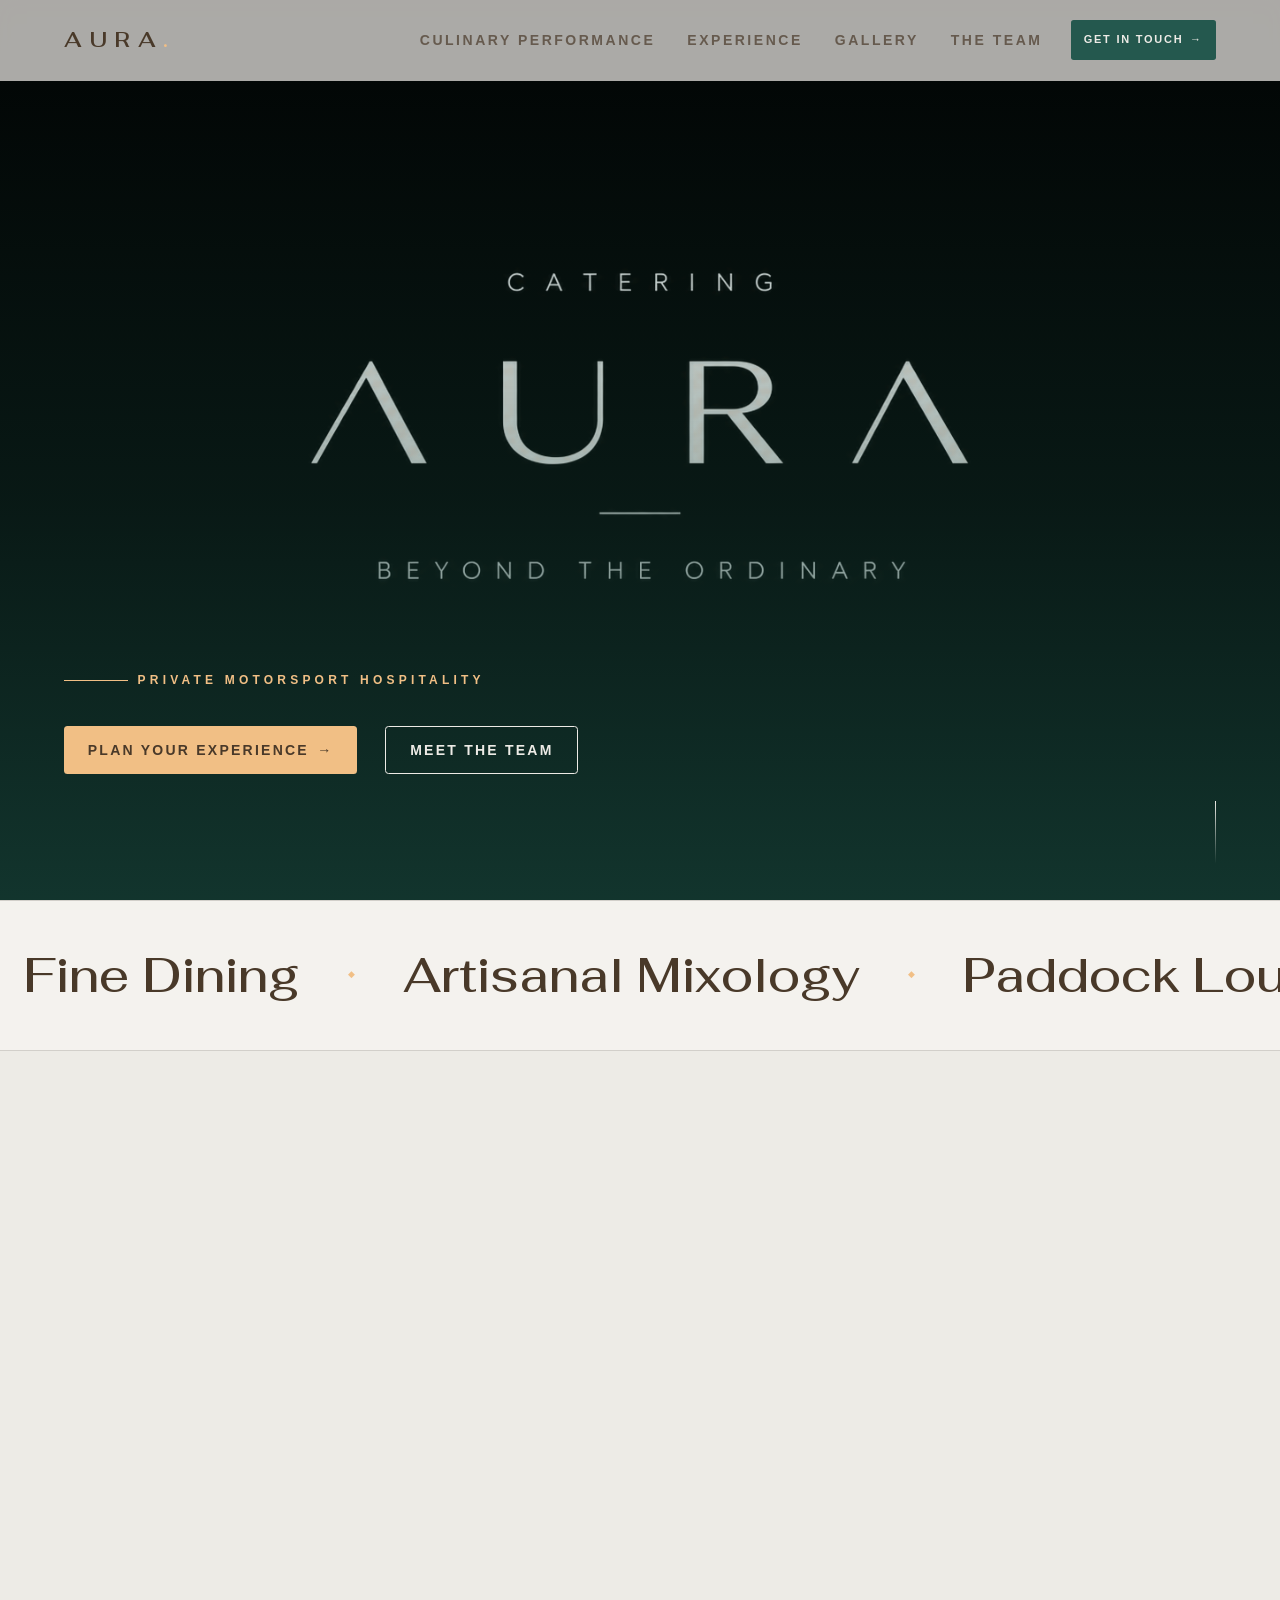
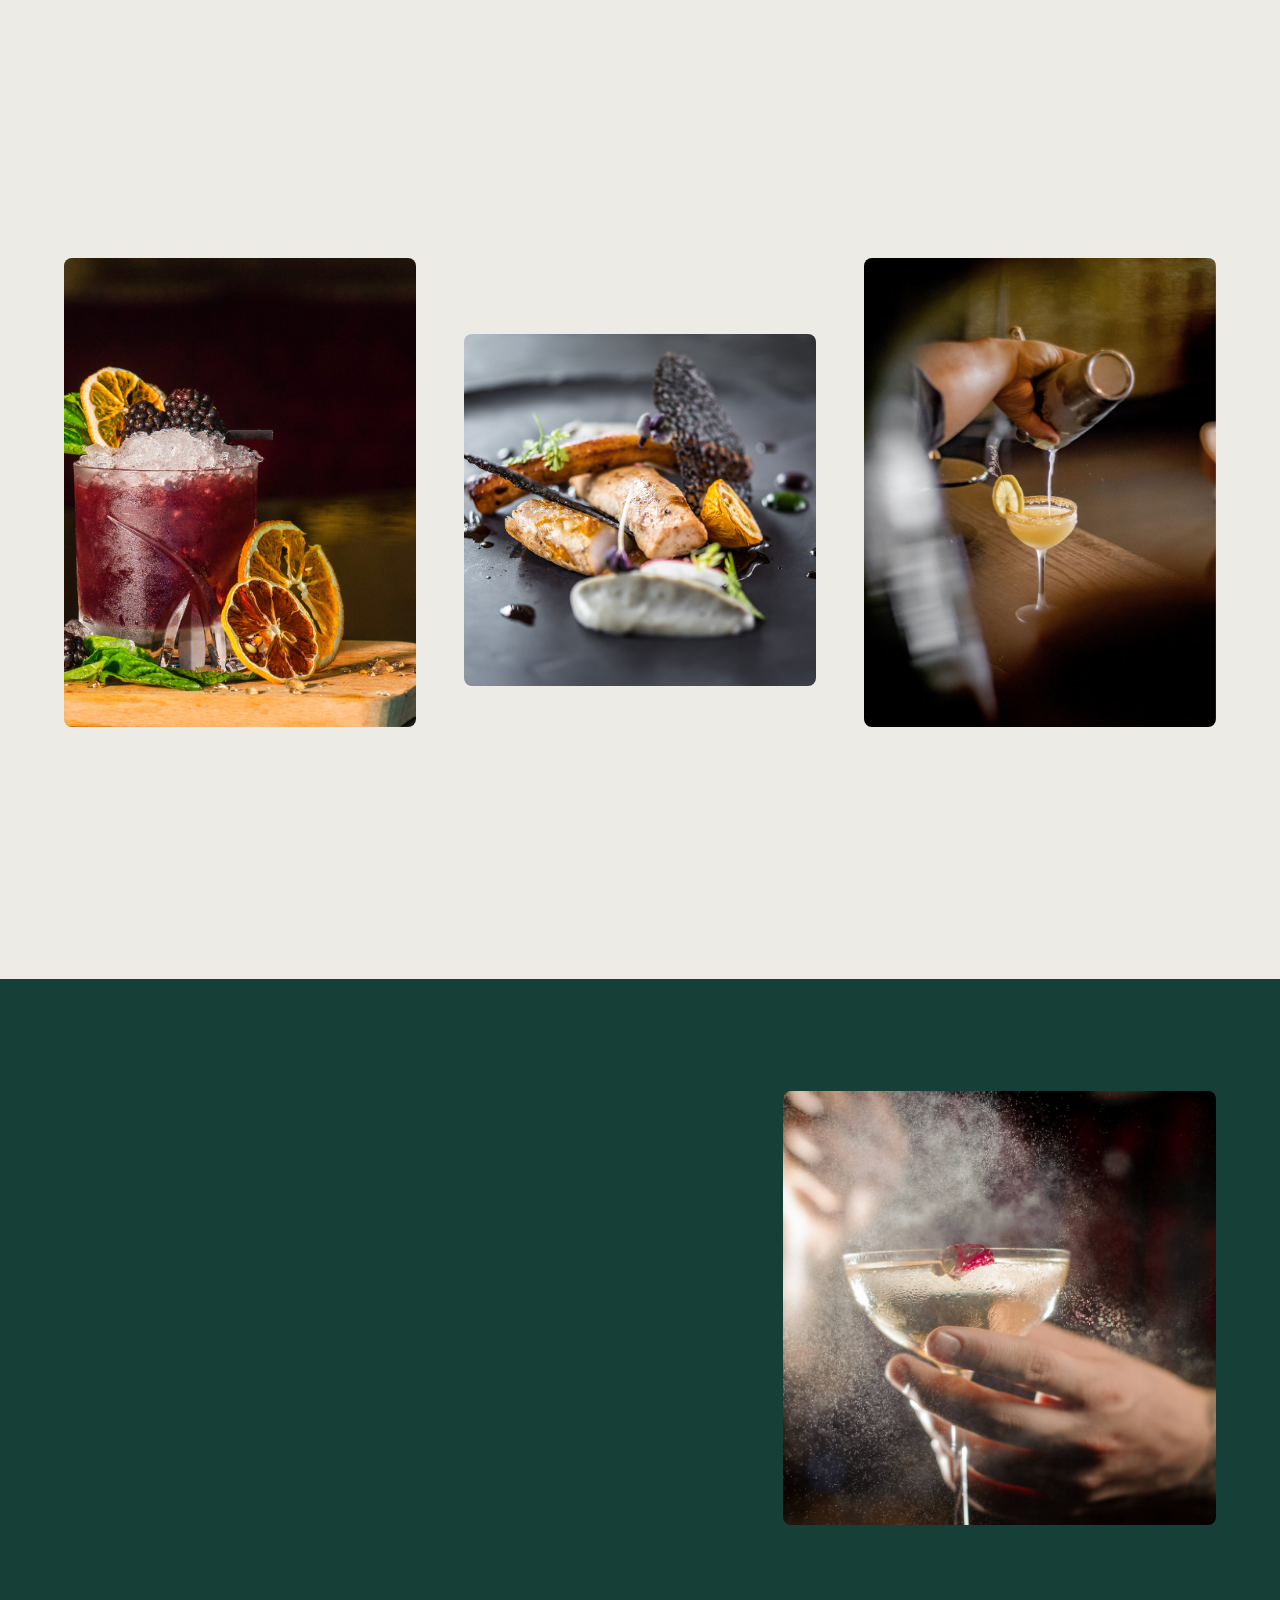
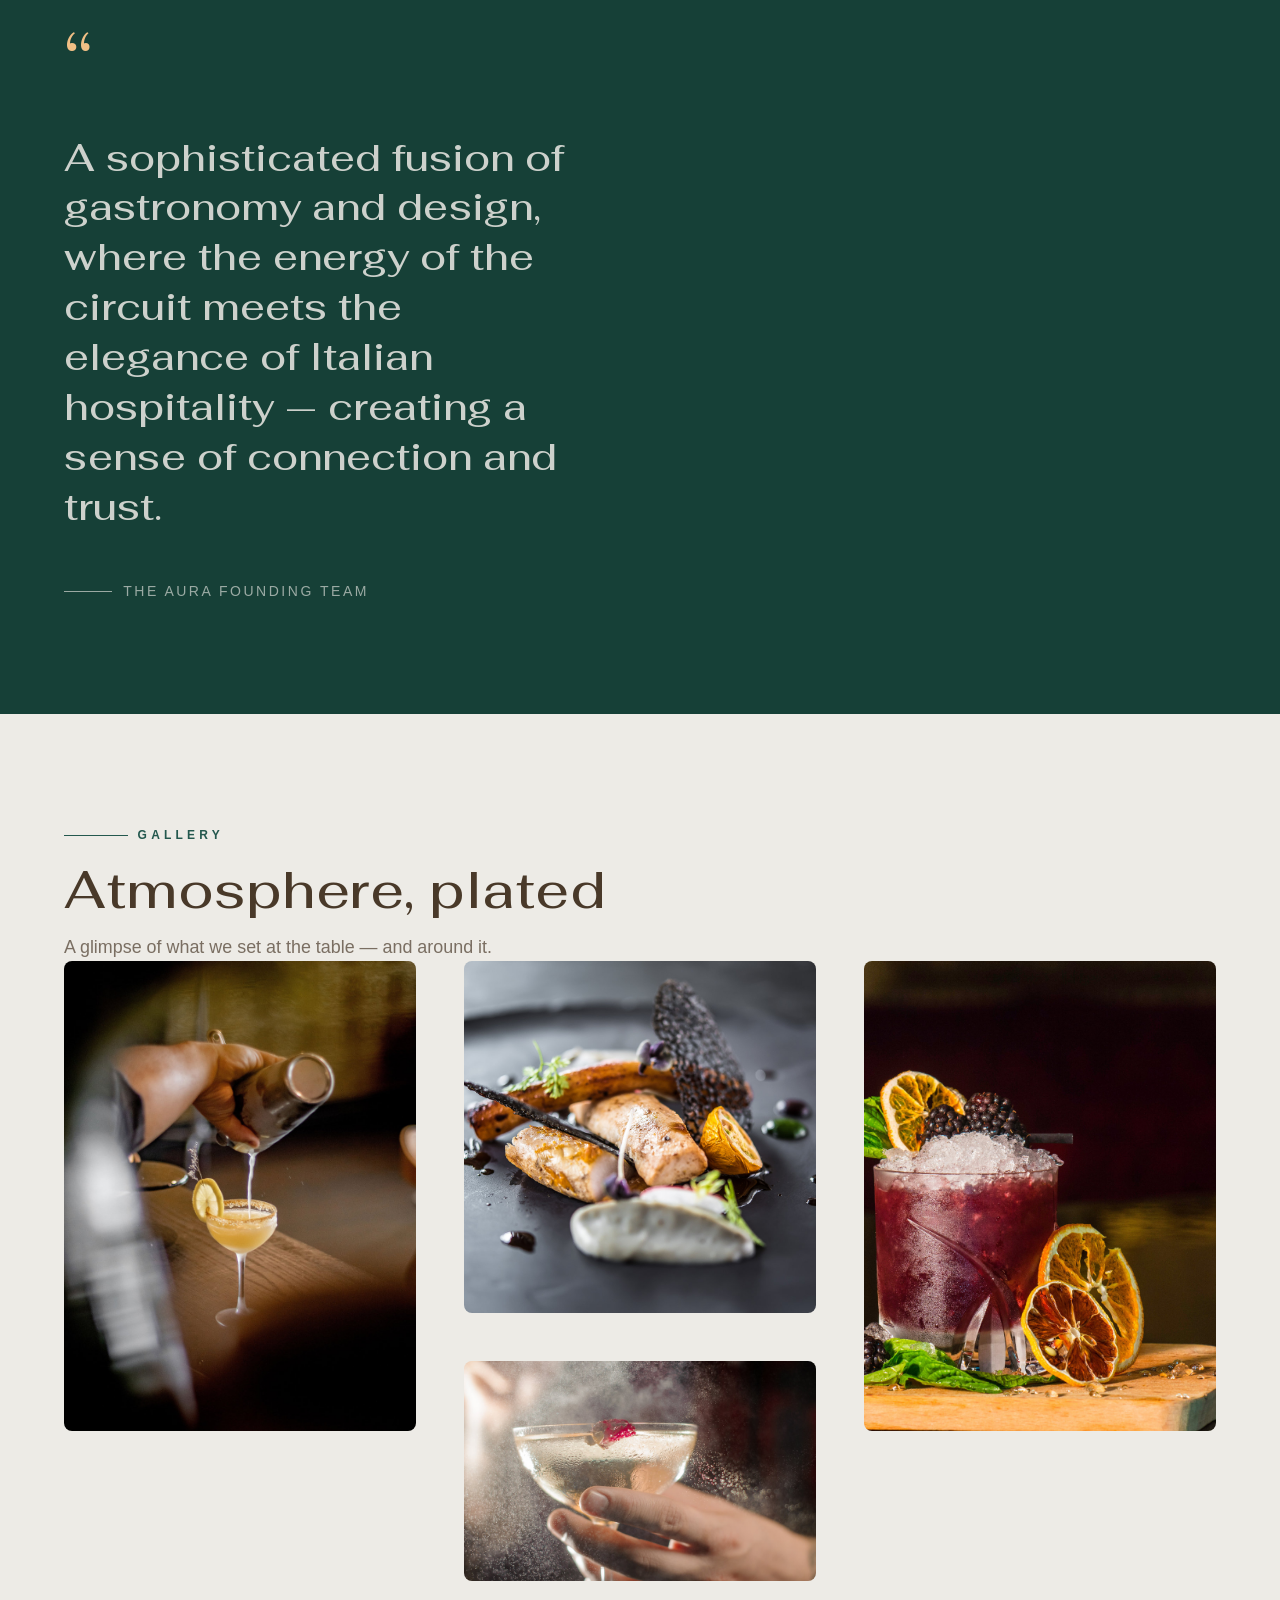
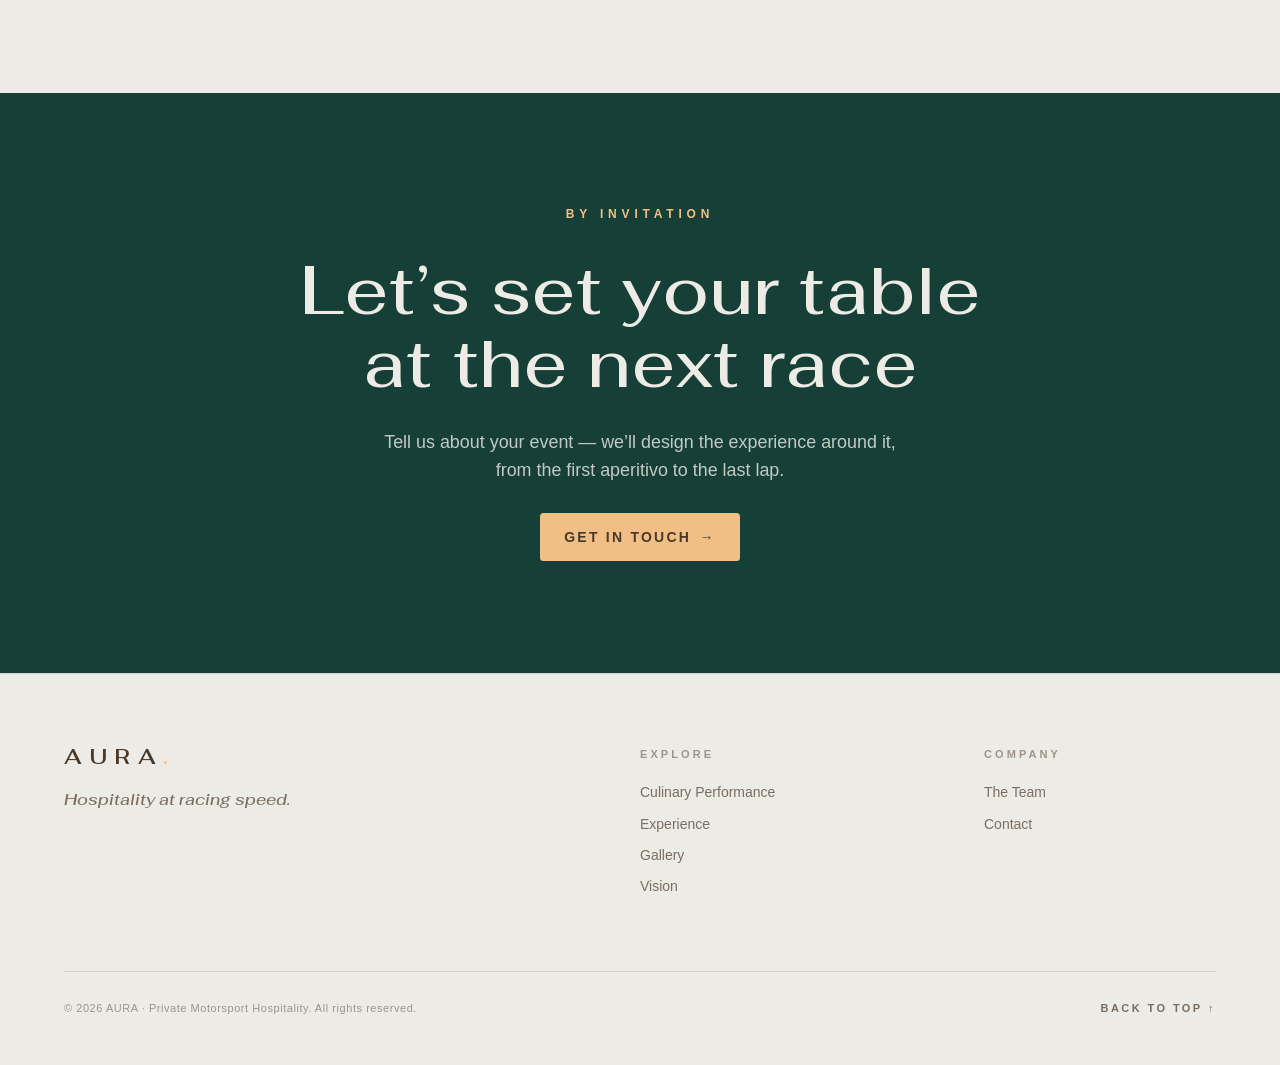
==== index.html @ 022f9952 "modifiche perche mamma e' una cagacazzi" ====
<!doctype html>
<html lang="en" class="no-js">
<head>
  <meta charset="utf-8">
  <meta name="viewport" content="width=device-width, initial-scale=1">

  <title>AURA · Private Motorsport Hospitality</title>
  <meta name="description" content="AURA designs private gastronomic experiences inside the world of motorsport: fine dining, artisanal mixology and bespoke lounges — from the paddock to the podium.">
  <meta name="theme-color" content="#164037">

  <!-- Arma le animazioni PRIMA del primo paint (vedi note).
       Se JS manca, html resta "no-js" e il sito è visibile di sua natura. -->
  <script>document.documentElement.classList.replace('no-js','js')</script>

  <!-- Font: 1 famiglia, 2 pesi. Il body usa lo stack di sistema. -->
  <link rel="preconnect" href="https://fonts.googleapis.com">
  <link rel="preconnect" href="https://fonts.gstatic.com" crossorigin>
  <link rel="stylesheet" href="https://fonts.googleapis.com/css2?family=Fahkwang:wght@500;600&display=swap">

  <link rel="icon" type="image/svg+xml" href="assets/icons/favicon.svg">

  <link rel="stylesheet" href="css/global.css">
  <link rel="stylesheet" href="css/components.css">
  <link rel="stylesheet" href="css/layout.css">
    <!-- ===== SEO · social · structured data =====
       TODO(live): find&replace "https://aura-hospitality.com" col dominio reale
       (anche robots.txt e sitemap.xml). -->
  <link rel="canonical" href="https://aura-hospitality.com/">
  <meta property="og:type" content="website">
  <meta property="og:site_name" content="AURA">
  <meta property="og:title" content="AURA — Private Motorsport Hospitality">
  <meta property="og:description" content="AURA designs private gastronomic experiences inside the world of motorsport: fine dining, artisanal mixology and bespoke lounges — from the paddock to the podium.">
  <meta property="og:url" content="https://aura-hospitality.com/">
  <meta property="og:image" content="https://aura-hospitality.com/assets/img/hero.jpg">
  <meta property="og:image:width" content="1179">
  <meta property="og:image:height" content="900">
  <meta property="og:image:alt" content="The AURA lounge at the circuit">
  <meta name="twitter:card" content="summary_large_image">
  <script type="application/ld+json">
  {
    "@context": "https://schema.org",
    "@type": "Organization",
    "name": "AURA",
    "url": "https://aura-hospitality.com/",
    "logo": "https://aura-hospitality.com/assets/icons/favicon.svg",
    "description": "Private motorsport hospitality: fine dining, artisanal mixology and bespoke lounges inside the world of racing."
  }
  </script>
</head>
<body id="top">
  <a class="skip-link" href="#main">Skip to content</a>

  <!-- ============================ HEADER ============================ -->
  <header class="header">
    <div class="header__inner container">

      <a class="logo" href="index.html">AURA<b>.</b></a>

      <button class="nav-toggle" type="button"
              aria-controls="site-nav" aria-expanded="false" aria-label="Open menu">
        <span></span><span></span>
      </button>

      <!-- Mobile: overlay a tendina · Desktop: riga di link + CTA -->
      <nav class="site-nav" id="site-nav" aria-label="Main">
        <ul class="site-nav__list" role="list">
          <li><a class="site-nav__link" href="#Culinary Performance">Culinary Performance</a></li>
          <li><a class="site-nav__link" href="#experience">Experience</a></li>
          <li><a class="site-nav__link" href="#gallery">Gallery</a></li>
          <li><a class="site-nav__link" href="team.html">The Team</a></li>
        </ul>
        <a class="site-nav__cta btn btn--ghost-inv" href="contatti.html">
          Get in touch <span class="arr" aria-hidden="true">→</span>
        </a>
      </nav>

      <a class="header__cta btn btn--solid" href="contatti.html">
        Get in touch <span class="arr" aria-hidden="true">→</span>
      </a>

    </div>
  </header>

  <main id="main" tabindex="-1">

    <!-- ============================ HERO ============================ -->
    <section class="hero">
      <img class="hero__img" src="assets/img/hero.jpg"
           alt="The AURA lounge at the circuit"
           width="1179" height="900"
           fetchpriority="high" decoding="async">

      <div class="hero__content container">
        <p class="eyebrow reveal">Private Motorsport Hospitality</p>
        <!-- <h1 class="hero__title reveal reveal--d1">The Taste of Racing</h1> -->
        <!-- <p class="hero__lead reveal reveal--d2">
          AURA brings the excellence of the Italian table into the world of
          motorsport — fine dining, artisanal mixology and bespoke lounges,
          designed around your race.
        </p> -->
        <div class="hero__actions reveal reveal--d3">
          <a class="btn btn--gold" href="contatti.html">
            Plan your experience <span class="arr" aria-hidden="true">→</span>
          </a>
          <a class="btn btn--ghost-inv" href="team.html">Meet the team</a>
        </div>
      </div>

      <div class="hero__cue" aria-hidden="true">
        <!-- <span class="hero__cue-txt">Scroll</span> -->
        <span class="hero__cue-line"></span>
      </div>
    </section>

    <!-- =========================== MARQUEE =========================== -->
    <div class="band">
      <div class="marquee" aria-hidden="true">
        <div class="marquee__track">
          <div class="marquee__group">
            <span class="marquee__txt">Fine Dining</span><span class="marquee__sep">◆</span>
            <span class="marquee__txt">Artisanal Mixology</span><span class="marquee__sep">◆</span>
            <span class="marquee__txt">Paddock Lounges</span><span class="marquee__sep">◆</span>
            <span class="marquee__txt">Italian Excellence</span><span class="marquee__sep">◆</span>
            <span class="marquee__txt">Race Weekends</span><span class="marquee__sep">◆</span>
          </div>
          <div class="marquee__group">
            <span class="marquee__txt">Fine Dining</span><span class="marquee__sep">◆</span>
            <span class="marquee__txt">Artisanal Mixology</span><span class="marquee__sep">◆</span>
            <span class="marquee__txt">Paddock Lounges</span><span class="marquee__sep">◆</span>
            <span class="marquee__txt">Italian Excellence</span><span class="marquee__sep">◆</span>
            <span class="marquee__txt">Race Weekends</span><span class="marquee__sep">◆</span>
          </div>
        </div>
      </div>
    </div>

    <!-- ========================== Culinary Performance ========================== -->
    <section class="section" id="Culinary Performance">
      <div class="container">
        <div class="split Culinary Performance">

          <div class="split__aside reveal">
            <p class="eyebrow">Culinary Performance</p>
            <h2>Where gastronomy becomes an event</h2>
          </div>

          <div class="Culinary Performance__body">
            <p class="lead reveal reveal--d1">
              AURA brings an exclusive gastronomic experience into the world of
              motorsport — combining Italian culinary excellence, artisanal
              mixology, sophisticated design and the adrenaline of racing.
            </p>
            <p class="reveal reveal--d2">
              From intimate VIP lounges to large-scale branded hospitality
              environments, we design every element around your audience,
              your brand and your event.
            </p>
            <p class="reveal reveal--d2">
              One team, one table: kitchen, bar and space are conceived as a
              single piece — so that at every Grand Prix, AURA feels like home.
              Only faster.
            </p>
            <p class="Culinary Performance__sign reveal reveal--d3">The AURA Team</p>
          </div>

        </div>
      </div>
    </section>

    <!-- ========================== PILLARS ========================== -->
    <section class="section" id="experience">
      <div class="container">
        <div class="section-head reveal">
          <p class="eyebrow">The Experience</p>
          <h2>Three crafts, one signature</h2>
          <p class="section-head__lead">
            Every environment is designed as one piece — and delivered as one.
            Choose where to begin.
          </p>
        </div>

        <div class="pillars">

          <article class="card reveal reveal--d1">
            <a class="card__link" href="contatti.html">
              <div class="card__fig figure figure--portrait">
                <img src="assets/img/cocktail-more.jpg"
                     alt="Blackberry and mint signature cocktail"
                     width="900" height="1300" loading="lazy" decoding="async">
              </div>
              <div class="card__cap">
                <span class="card__num">01</span>
                <h3 class="card__title">Immersive Environments</h3>
                <p class="card__tag">Taste the speed. Feel the atmosphere.</p>
              </div>
            </a>
          </article>

          <article class="card reveal reveal--d2">
            <a class="card__link" href="contatti.html">
              <div class="card__fig figure figure--square">
                <img src="assets/img/piatto-gourmet.jpg"
                     alt="Plated gourmet course"
                     width="1000" height="1000" loading="lazy" decoding="async">
              </div>
              <div class="card__cap">
                <span class="card__num">02</span>
                <h3 class="card__title">Culinary Performance</h3>
                <p class="card__tag">High-end, contemporary, exclusive gourmet.</p>
              </div>
            </a>
          </article>

          <article class="card reveal reveal--d3">
            <a class="card__link" href="contatti.html">
              <div class="card__fig figure figure--portrait">
                <img src="assets/img/cocktail-versato.jpg"
                     alt="A signature cocktail being poured"
                     width="900" height="1100" loading="lazy" decoding="async">
              </div>
              <div class="card__cap">
                <span class="card__num">03</span>
                <h3 class="card__title">Artisanal Mixology</h3>
                <p class="card__tag">Sunrise, sunset, speedless experience.</p>
              </div>
            </a>
          </article>

        </div>
      </div>
    </section>

    <!-- =========================== VISION =========================== -->
    <section class="section section--dark" id="vision">
      <div class="container">
        <div class="split vision">

          <div class="vision__body reveal">
            <p class="eyebrow">The Vision</p>
            <h2>From the paddock to the table</h2>
            <p class="lead">
              From bespoke pop-up lounges to private paddock experiences, every
              detail is designed to transform a racing weekend into an
              unforgettable sensory journey.
            </p>
            <p>
              Intimate VIP lounges or large-scale branded hospitality: we shape
              each environment around your audience, your brand and your
              event — down to the last detail.
            </p>
          </div>

          <div class="split__aside reveal reveal--d1">
            <figure class="figure figure--square">
              <img src="assets/img/cocktail-mano.jpg"
                   alt="Signature cocktail in hand at a paddock lounge"
                   width="900" height="1000" loading="lazy" decoding="async">
            </figure>
          </div>

        </div>

        <figure class="quote vision__quote reveal">
          <div class="quote__mark" aria-hidden="true">“</div>
          <blockquote class="quote__text">
            A sophisticated fusion of gastronomy and design, where the energy of
            the circuit meets the elegance of Italian hospitality — creating a
            sense of connection and trust.
          </blockquote>
          <figcaption class="quote__cite">The AURA Founding Team</figcaption>
        </figure>
      </div>
    </section>

    <!-- =========================== GALLERY =========================== -->
    <section class="section" id="gallery">
      <div class="container">
        <div class="section-head reveal">
          <p class="eyebrow">Gallery</p>
          <h2>Atmosphere, plated</h2>
          <p class="section-head__lead">
            A glimpse of what we set at the table — and around it.
          </p>
        </div>
      </div>

      <!-- Mobile: carosello a scatto full-bleed · Desktop: masonry.
           Il container + margini negativi = la scorsa esce fino al bordo. -->
      <div class="gallery container">
        <figure class="figure figure--portrait gallery__item reveal">
          <img src="assets/img/cocktail-versato.jpg"
               alt="A signature cocktail being poured"
               width="900" height="1100" loading="lazy" decoding="async">
        </figure>
        <figure class="figure figure--square gallery__item reveal reveal--d1">
          <img src="assets/img/piatto-gourmet.jpg"
               alt="Plated gourmet course"
               width="1000" height="1000" loading="lazy" decoding="async">
        </figure>
        <figure class="figure figure--wide gallery__item reveal reveal--d2">
          <img src="assets/img/cocktail-mano.jpg"
               alt="Signature cocktail in hand at a paddock lounge"
               width="900" height="1000" loading="lazy" decoding="async">
        </figure>
        <figure class="figure figure--portrait gallery__item reveal reveal--d3">
          <img src="assets/img/cocktail-more.jpg"
               alt="Blackberry and mint signature cocktail"
               width="900" height="1300" loading="lazy" decoding="async">
        </figure>
      </div>
    </section>

    <!-- ============================ CTA ============================ -->
    <section class="section section--dark">
      <div class="container">
        <div class="cta reveal">
          <p class="eyebrow">By invitation</p>
          <h2 class="cta__title">Let’s set your table at the next race</h2>
          <p class="cta__sub">
            Tell us about your event — we’ll design the experience around it,
            from the first aperitivo to the last lap.
          </p>
          <a class="btn btn--gold" href="contatti.html">
            Get in touch <span class="arr" aria-hidden="true">→</span>
          </a>
        </div>
      </div>
    </section>

  </main>

  <!-- ============================ FOOTER ============================ -->
  <footer class="footer">
    <div class="container">
      <div class="footer__grid">

        <div>
          <a class="logo" href="index.html">AURA<b>.</b></a>
          <p class="footer__tagline">Hospitality at racing speed.</p>
        </div>

        <nav aria-label="Footer">
          <p class="footer__title">Explore</p>
          <ul class="footer__list" role="list">
            <li><a class="footer__link" href="#Culinary Performance">Culinary Performance</a></li>
            <li><a class="footer__link" href="#experience">Experience</a></li>
            <li><a class="footer__link" href="#gallery">Gallery</a></li>
            <li><a class="footer__link" href="#vision">Vision</a></li>
          </ul>
        </nav>

        <div>
          <p class="footer__title">Company</p>
          <ul class="footer__list" role="list">
            <li><a class="footer__link" href="team.html">The Team</a></li>
            <li><a class="footer__link" href="contatti.html">Contact</a></li>
          </ul>
        </div>

      </div>

      <div class="footer__bottom">
        <p class="footer__legal">
          © <span id="year">2026</span> AURA · Private Motorsport Hospitality.
          All rights reserved.
        </p>
        <a class="back-top" href="#top">
          Back to top <span class="back-top__arr" aria-hidden="true">↑</span>
        </a>
      </div>
    </div>
  </footer>

  <script src="js/main.js" defer></script>
</body>
</html>
---- css/global.css ----
/* ==========================================================================
   AURA — Private Motorsport Hospitality
   global.css · Fondazioni: design tokens, reset, base, utilities
   Filosofia: mobile-first, unità relative (% vw em rem clamp), zero pixel
   fissi nel layout. Gli unici px sono hairline tipografici da 1px.
   ========================================================================== */

/* --------------------------------------------------------------------------
   1 · DESIGN TOKENS — il cuore del sistema. Cambi un valore qui,
       cambia su tutto il sito. Tutto relativo, tutto fluido.
   -------------------------------------------------------------------------- */
:root {

  /* — Colori · DNA ereditato dalla palette originale del cliente — */
  --crema:        #EDEBE6;   /* base, respiro */
  --crema-chiara: #F4F2EE;   /* superfici (card, campi) */
  --crema-bordo:  #D2CFCA;   /* hairline di separazione */
  --marrone:      #493929;   /* testo principale */
  --marrone-70:   rgba(73, 57, 41, .70);  /* testo secondario */
  --marrone-40:   rgba(73, 57, 41, .40);  /* placeholder, bordi tenui */
  --marrone-15:   rgba(73, 57, 41, .15);  /* ombre, chip */
  --verde:        #24584E;   /* azione, brand */
  --verde-scuro:  #164037;   /* sezioni immersive */
  --verde-20:     rgba(36, 88, 78, .20);
  --oro:          #F1BF85;   /* dettaglio lusso, usato con parsimonia */
  --oro-scuro:    #D9A468;   /* hover dell'oro */
  --taupe:        #9E948A;   /* testo "quieto" (footer, meta) */
  --bianco-soft:  #FBFAF8;
  --errore:       #A33B2E;   /* sobrio, in famiglia col marrone */

  /* — Tipografia —
     Display: Fahkwang (scaricata via <link> negli HTML, 1 sola richiesta).
     Body: stack di sistema → 0 KB, 0 richiesta, rendering immediato. */
  --font-display: "Fahkwang", "Helvetica Neue", Arial, sans-serif;
  --font-body: -apple-system, BlinkMacSystemFont, "Segoe UI",
               "Helvetica Neue", Arial, sans-serif;

  /* — Scala tipografica fluida: cresce da mobile a desktop in un colpo solo,
         senza breakpoint. clamp(min, preferita, max) — mai px assoluti. */
  --fs-display: clamp(2.75rem, 9vw,   7rem);      /* hero claim */
  --fs-h1:      clamp(2.25rem, 6vw,   4.5rem);    /* titoli pagina */
  --fs-h2:      clamp(1.9rem,  4.5vw, 3.25rem);   /* titoli sezione */
  --fs-h3:      clamp(1.35rem, 2.5vw, 1.75rem);
  --fs-body-l:  clamp(1.05rem, 1.4vw, 1.25rem);   /* lead / manifesto */
  --fs-body:    1rem;
  --fs-small:   .875rem;
  --fs-eyebrow: .75rem;
  --fs-micro:   .6875rem;

  /* — Ritmo verticale: spaziatura che respira col viewport */
  --sp-3xs: .25rem;
  --sp-2xs: .5rem;
  --sp-xs:  clamp(.75rem,  1.5vw, 1rem);
  --sp-s:   clamp(1.25rem, 2.5vw, 1.75rem);
  --sp-m:   clamp(2rem,    4vw,   3rem);
  --sp-l:   clamp(3rem,    6vw,   4.5rem);
  --sp-xl:  clamp(4.5rem,  9vw,   7rem);

  /* — Layout */
  --container: 90rem;                 /* max 1440: oltre, il testo ringrazia */
  --gutter:    clamp(1.25rem, 5vw, 4rem);   /* margine laterale fluido */
  --radius-s:  .25em;                 /* in em: scala col testo */
  --radius-m:  .5em;

  /* — Moto: stesse curve ovunque = sito che sembra "un pezzo solo" */
  --ease-out:  cubic-bezier(.22, 1, .36, 1);
  --ease-inout: cubic-bezier(.65, 0, .35, 1);
  --t-fast: .18s;
  --t-med:  .3s;
  --t-slow: .5s;

  /* — Layer e misure condivise (usate da layout.css, fase 2) */
  --z-header: 100;
  --z-overlay: 200;
  --header-h: clamp(3.5rem, 9vw, 5rem);
}

/* --------------------------------------------------------------------------
   2 · RESET — minimale e moderno
   -------------------------------------------------------------------------- */
*, *::before, *::after { box-sizing: border-box; }
* { margin: 0; }

html {
  -webkit-text-size-adjust: 100%;
  scroll-behavior: smooth;           /* anchor: si arriva dolcemente */
}

body {
  font-family: var(--font-body);
  font-size: var(--fs-body);
  line-height: 1.6;
  color: var(--marrone);
  background: var(--crema);
  min-height: 100svh;                /* svh: l'altezza VERA del mobile      */
  overflow-x: clip;                  /* niente scroll orizzontale fantasma  */
  -webkit-font-smoothing: antialiased;
  text-rendering: optimizeLegibility;
}

img, svg, video { display: block; max-width: 100%; height: auto; }
input, button, textarea, select { font: inherit; color: inherit; }
button { background: none; border: 0; padding: 0; cursor: pointer; }
ul[role="list"], ol[role="list"] { list-style: none; padding: 0; }
a { color: inherit; }

/* Anchor: atterra sotto l'header fisso, non sotto di lui */
:target { scroll-margin-top: calc(var(--header-h) + 1rem); }

/* --------------------------------------------------------------------------
   3 · TIPOGRAFIA BASE
   -------------------------------------------------------------------------- */
h1, h2, h3, h4 {
  font-family: var(--font-display);
  font-weight: 500;
  line-height: 1.08;
  letter-spacing: .01em;
  text-wrap: balance;                /* titoli sempre eleganti, se supportato */
}
h1 { font-size: var(--fs-h1); }
h2 { font-size: var(--fs-h2); }
h3 { font-size: var(--fs-h3); }
h4 { font-size: var(--fs-body-l); }

p { max-width: 65ch; }               /* ch = relativo alla larghezza dello 0:
                                        righe sempre leggibili su qualunque schermo */
strong { font-weight: 700; }
em { font-style: italic; }

::selection { background: var(--verde); color: var(--crema); }

/* Focus visibile ma elegante — accessibilità non negoziabile */
:focus-visible {
  outline: 2px solid var(--verde);
  outline-offset: 3px;
  border-radius: 2px;
}

/* --------------------------------------------------------------------------
   4 · UTILITIES
   -------------------------------------------------------------------------- */

/* Contenitore: 100% meno due gutter → sempre percentuale pura.
   Il max-width ferma gli ultrawide senza toccare il flusso. */
.container {
  width: min(100% - (2 * var(--gutter)), var(--container));
  margin-inline: auto;
}

/* Testo solo per screen reader (skip link, aria) */
.sr-only {
  position: absolute;
  width: 1px; height: 1px;
  margin: -1px; padding: 0;
  overflow: hidden;
  clip-path: inset(50%);
  white-space: nowrap;
  border: 0;
}

/* "Passa al contenuto" — primo tab della pagina */
.skip-link {
  position: fixed;
  top: 1rem; left: 1rem;
  z-index: var(--z-overlay);
  padding: .7em 1.2em;
  background: var(--verde);
  color: var(--crema);
  border-radius: var(--radius-s);
  font-size: var(--fs-small);
  font-weight: 600;
  transform: translateY(-200%);      /* fuori schermo finché non è attivo */
  transition: transform var(--t-fast) var(--ease-out);
}
.skip-link:focus-visible { transform: none; }

/* --------------------------------------------------------------------------
   5 · SCROLLBAR sobria (solo desktop, solo WebKit) — tocco di marca
   -------------------------------------------------------------------------- */
@media (pointer: fine) {
  ::-webkit-scrollbar { width: .75rem; }
  ::-webkit-scrollbar-track { background: var(--crema); }
  ::-webkit-scrollbar-thumb {
    background: var(--taupe);
    border: 3px solid var(--crema);
    border-radius: 1rem;
  }
}

/* --------------------------------------------------------------------------
   6 · ACCESSIBILITÀ · prefers-reduced-motion
   Chi lo chiede, riceve un sito fermo: tutto si spegne in 3 righe.
   -------------------------------------------------------------------------- */
@media (prefers-reduced-motion: reduce) {
  html { scroll-behavior: auto; }
  *, *::before, *::after {
    animation-duration: .01ms !important;
    animation-iteration-count: 1 !important;
    transition-duration: .01ms !important;
  }
}
---- css/components.css ----
/* ==========================================================================
   AURA — components.css
   Pezzi riutilizzabili: bottoni, logo, eyebrow, figure, card, marquee,
   quote, divider, chip, campi form. Ignara della pagina che la usa.
   ========================================================================== */

/* --------------------------------------------------------------------------
   1 · LOGO — wordmark puro, zero immagini: pesa 0 KB.
       "A U R A" spaziato + punto oro. Tipografia come identità.
   -------------------------------------------------------------------------- */
.logo {
  font-family: var(--font-display);
  font-weight: 600;
  font-size: clamp(1.05rem, 2.2vw, 1.35rem);
  letter-spacing: .35em;             /* il lusso è nel respiro */
  text-transform: uppercase;
  text-decoration: none;
  line-height: 1;
  display: inline-block;
}
.logo b { color: var(--oro); font-weight: 600; }        /* il punto finale */
.logo--inv { color: var(--crema); }                     /* su fondo scuro */

/* --------------------------------------------------------------------------
   2 · BUTTONS — min-height 3rem = 48px: tap target comodo su telefono.
       Tre anime: solid (verde), gold (oro, CTA finale), ghost (bordo).
   -------------------------------------------------------------------------- */
.btn {
  display: inline-flex;
  align-items: center;
  gap: .6em;
  min-height: 3rem;                        /* 48px — dito felice */
  padding: .75em 1.7em;
  font-size: var(--fs-small);
  font-weight: 600;
  letter-spacing: .16em;
  text-transform: uppercase;
  text-decoration: none;
  border-radius: var(--radius-s);
  transition: background var(--t-med) var(--ease-out),
              color var(--t-med) var(--ease-out),
              border-color var(--t-med) var(--ease-out);
}

/* Freccia ↗ che "scivola" in avanti: micro-emozione da 2 righe */
.btn .arr { transition: transform var(--t-med) var(--ease-out); }
.btn:hover .arr,
.btn:focus-visible .arr { transform: translate(15%, -15%); }

/* — Varianti — */
.btn--solid {
  background: var(--verde);
  color: var(--crema);
}
.btn--solid:hover { background: var(--verde-scuro); }

.btn--gold {
  background: var(--oro);
  color: var(--marrone);
}
.btn--gold:hover { background: var(--oro-scuro); }

.btn--ghost {
  border: 1px solid currentColor;          /* hairline tipografico */
  color: var(--marrone);
  background: transparent;
}
.btn--ghost:hover,
.btn--ghost:focus-visible {
  background: var(--marrone);
  color: var(--crema);
}

/* Ghost invertito per sezioni scure / foto */
.btn--ghost-inv {
  border: 1px solid currentColor;
  color: var(--crema);
  background: transparent;
}
.btn--ghost-inv:hover,
.btn--ghost-inv:focus-visible {
  background: var(--oro);
  border-color: var(--oro);
  color: var(--marrone);
}

/* --------------------------------------------------------------------------
   3 · EYEBROW — etichetta di sezione. Linea + parola.
   -------------------------------------------------------------------------- */
.eyebrow {
  display: inline-flex;
  align-items: center;
  gap: .8em;
  font-size: var(--fs-eyebrow);
  font-weight: 600;
  letter-spacing: .35em;
  text-transform: uppercase;
  color: var(--verde);
}
.eyebrow::before {
  content: "";
  inline-size: clamp(2rem, 6vw, 4rem);    /* la linea cresce col viewport */
  height: 1px;
  background: currentColor;
  flex: none;
}
.eyebrow--gold { color: var(--oro); }     /* versione per fondi scuri */

/* --------------------------------------------------------------------------
   4 · FIGURE — ogni immagine ha una forma dichiarata.
       aspect-ratio = zero salto di layout (CLS 0) mentre carica.
   -------------------------------------------------------------------------- */
.figure {
  position: relative;
  overflow: hidden;
  border-radius: var(--radius-m);
  background: var(--crema-bordo);         /* placeholder mentre l'img arriva */
}
.figure img {
  width: 100%;
  height: 100%;
  object-fit: cover;
}
.figure--portrait { aspect-ratio: 3 / 4; }
.figure--square   { aspect-ratio: 1; }
.figure--wide     { aspect-ratio: 16 / 10; }
.figure--hero     { aspect-ratio: 4 / 5; }  /* su mobile il hero resta alto */
@media (min-width: 48em) { .figure--hero { aspect-ratio: 16 / 9; } }

/* --------------------------------------------------------------------------
   5 · CARD — i 3 pilastri (Environment · Culinary · Mixology).
       Tutta la card è cliccabile: immagine, titolo e caption d'accordo.
   -------------------------------------------------------------------------- */
.card {
  display: grid;
  gap: var(--sp-s);
  justify-items: start;
}
.card__link { text-decoration: none; display: grid; gap: inherit; width: 100%; }

.card__fig { overflow: hidden; border-radius: var(--radius-m); }
.card__fig img {
  width: 100%; height: 100%;
  object-fit: cover;
  transform: scale(1.001);               /* evita il bordo sfumato in scale() */
  transition: transform .6s var(--ease-out);
  will-change: transform;
}
.card__link:hover .card__fig img,
.card__link:focus-visible .card__fig img { transform: scale(1.045); }

/* Didascalia: numero d'ordine + titolo + tagline — la voce del brand */
.card__cap { display: grid; gap: var(--sp-3xs); }
.card__num {
  font-size: var(--fs-micro);
  font-weight: 600;
  letter-spacing: .3em;
  color: var(--taupe);
}
.card__title {
  font-family: var(--font-display);
  font-size: var(--fs-h3);
  line-height: 1.15;
}
.card__tag {
  font-size: var(--fs-small);
  color: var(--marrone-70);
  font-style: italic;
}

/* --------------------------------------------------------------------------
   6 · MARQUEE — la banda in scorrimento. Due grupi identici,
       translateX(-50%) = loop matematicamente perfetto, zero JS.
   -------------------------------------------------------------------------- */
.marquee {
  overflow: hidden;
  user-select: none;
}
.marquee__track {
  display: flex;
  width: max-content;
  animation: marquee 30s linear infinite;
}
.marquee__group {
  display: flex;
  align-items: center;
  gap: clamp(1.5rem, 4vw, 3rem);
  padding-inline: clamp(.75rem, 2vw, 1.5rem);
  white-space: nowrap;
}
.marquee__txt {
  font-family: var(--font-display);
  font-weight: 500;
  font-size: clamp(1.5rem, 4vw, 3rem);
  line-height: 1.1;
}
.marquee__sep { color: var(--oro); font-size: .55em; transform: translateY(-.1em); }

.marquee:hover .marquee__track { animation-play-state: paused; }  /* cortesia */
@keyframes marquee { to { transform: translateX(-50%); } }

/* --------------------------------------------------------------------------
   7 · QUOTE — la citazione del fondatore. Grande, con firma.
   -------------------------------------------------------------------------- */
.quote { display: grid; gap: var(--sp-m); justify-items: start; }
.quote__mark {
  font-family: var(--font-display);
  font-size: clamp(3rem, 8vw, 5rem);
  line-height: .6;                       /* la virgoletta "poggia" sul testo */
  color: var(--oro);
}
.quote__text {
  font-family: var(--font-display);
  font-weight: 500;
  font-size: clamp(1.4rem, 3.2vw, 2.4rem);
  line-height: 1.3;
  text-wrap: balance;
  max-width: 30ch;                       /* le citazioni respirano strette */
}
.quote__cite {
  display: inline-flex;
  align-items: center;
  gap: .8em;
  font-size: var(--fs-small);
  font-style: normal;
  letter-spacing: .18em;
  text-transform: uppercase;
  color: var(--taupe);
}
.quote__cite::before {
  content: "";
  inline-size: clamp(1.5rem, 4vw, 3rem);
  height: 1px;
  background: currentColor;
}

/* --------------------------------------------------------------------------
   8 · DIVIDER — linea + diamante ◆ + linea. Separatore di capitolo.
   -------------------------------------------------------------------------- */
.divider {
  display: flex;
  align-items: center;
  gap: 1em;
}
.divider::before,
.divider::after {
  content: "";
  flex: 1;
  height: 1px;
  background: var(--crema-bordo);
}
.divider__gem { color: var(--oro); font-size: .8em; line-height: 1; }
.divider--dark::before, .divider--dark::after { background: var(--verde-20); }

/* --------------------------------------------------------------------------
   9 · CHIP — etichetta pill (categoria corso, meta galleria, footer)
   -------------------------------------------------------------------------- */
.chip {
  display: inline-block;
  padding: .45em 1.1em;
  border: 1px solid var(--marrone-15);
  border-radius: 999px;                  /* in em: pill perfetta a ogni scala */
  font-size: var(--fs-micro);
  font-weight: 600;
  letter-spacing: .18em;
  text-transform: uppercase;
  color: var(--marrone-70);
}
.chip--on-dark { border-color: var(--verde-20); color: var(--crema); }

/* --------------------------------------------------------------------------
   10 · CAMPI FORM — stile "modulo d'invito": etichetta sopra,
        solo hairline sotto. Il lusso è il silenzio.
   -------------------------------------------------------------------------- */
.field { display: grid; gap: .45rem; }
.field__label {
  font-size: var(--fs-micro);
  font-weight: 600;
  letter-spacing: .22em;
  text-transform: uppercase;
  color: var(--taupe);
}
.field__input,
.field__textarea {
  width: 100%;
  background: transparent;
  border: 0;
  border-bottom: 1px solid var(--marrone-40);
  border-radius: 0;                       /* niente glow nativo iOS */
  padding: .65em 0;
  color: var(--marrone);
  transition: border-color var(--t-med) var(--ease-out);
  -webkit-appearance: none;
  appearance: none;
}
.field__input::placeholder,
.field__textarea::placeholder { color: var(--marrone-40); }
.field__input:hover,
.field__textarea:hover { border-color: var(--marrone); }
.field__input:focus-visible,
.field__textarea:focus-visible {
  outline: none;                          /* il focus è la linea stessa */
  border-color: var(--verde);
  border-bottom-width: 2px;               /* spessore = enfasi, non alone */
}
.field__textarea { min-height: 8em; resize: vertical; }

/* Stato errore — sobrio, spiegato a parole sotto il campo */
.field--error .field__input,
.field--error .field__textarea { border-color: var(--errore); }
.field__msg {
  display: none;
  font-size: var(--fs-micro);
  letter-spacing: .05em;
  color: var(--errore);
}
.field--error .field__msg { display: block; }
---- css/layout.css ----
/* ==========================================================================
   AURA — Private Motorsport Hospitality
   layout.css · Struttura: header, nav, hero, sezioni, galleria, footer,
   pagine interne (team, contatti), sistema reveal.
   --------------------------------------------------------------------------
   Breakpoint (em, non px: seguono le preferenze utente):
     sm  40em  (~640px)  · form 2 col, team 2 col
     md  48em  (~768px)  · hero 16/9
     lg  56em  (~900px)  · nav desktop, scompare hamburger
     xl  64em  (~1024px) · split, pillars 3 col, galleria masonry
   Mobile-first: il base È il telefono. Il desktop è un arricchimento.
   ========================================================================== */

/* --------------------------------------------------------------------------
   0 · REVEAL — animazioni d'ingresso. Regola d'oro: senza JS tutto
       resta VISIBLE. Solo html.js lo nasconde in attesa dell'observer.
   -------------------------------------------------------------------------- */
html.js .reveal {
  opacity: 0;
  translate: 0 1.75rem;
  transition: opacity .7s var(--ease-out),
              translate .7s var(--ease-out);
  transition-delay: var(--reveal-delay, 0s);
}
html.js .reveal.is-inview { opacity: 1; translate: 0 0; }
html.js .reveal--fade { translate: none; }        /* variante: solo dissolvenza */

.reveal--d1 { --reveal-delay: .10s; }             /* ritardi a cascata */
.reveal--d2 { --reveal-delay: .20s; }
.reveal--d3 { --reveal-delay: .30s; }

/* --------------------------------------------------------------------------
   1 · HEADER — fisso, trasparente in cima; "glass" dopo lo scroll.
       Il bordo nasce TRASPARENTE e si colora: zero salto di layout (CLS 0).
   -------------------------------------------------------------------------- */
.header {
  position: fixed;
  inset-block-start: 0;
  inset-inline: 0;
  z-index: var(--z-header);
  border-block-end: 1px solid transparent;       /* occupa lo spazio da subito */
  transition: background var(--t-med) var(--ease-out),
              border-color var(--t-med) var(--ease-out);
}
.header.is-scrolled {
  background: rgba(237, 235, 230, .90);          /* #EDEBE6 al 90%: letterale,
                                                   prevedibile su ogni browser */
  -webkit-backdrop-filter: blur(14px);
  backdrop-filter: blur(14px);
  border-block-end-color: var(--crema-bordo);
}

.header__inner {
  display: flex;
  align-items: center;
  gap: var(--sp-s);
  min-height: var(--header-h);
}

/* CTA desktop: compatta, non ruba spazio */
.header .btn { min-height: 2.5rem; padding: .5em 1.2em; font-size: var(--fs-micro); }
.header__cta { display: none; }

/* --------------------------------------------------------------------------
   2 · NAV — un solo markup, due vite:
       mobile  = overlay a tendina verde profondo (qui sotto)
       desktop = riga di link (sezione 2b)
   -------------------------------------------------------------------------- */
.nav-toggle {
  margin-inline-start: auto;                     /* spinge a destra al posto della nav */
  display: inline-grid;
  justify-items: center;
  gap: .4em;
  padding: .9em;                                 /* tap target generoso */
}
.nav-toggle span {
  width: 1.6em;
  height: 2px;
  border-radius: 2px;
  background: var(--marrone);
  transition: transform var(--t-med) var(--ease-out),
              background var(--t-med) var(--ease-out);
}

.site-nav {
  position: fixed;
  inset: 0;
  z-index: -1;                                   /* sotto l'header: il logo resta visibile */
  display: grid;
  align-content: center;
  padding-block: var(--header-h) var(--sp-l) var(--sp-xl);
  padding-inline: var(--gutter);
  background: rgba(22, 64, 55, .98);             /* #164037: si lega alle sezioni scure */
  -webkit-backdrop-filter: blur(8px);
  backdrop-filter: blur(8px);
  visibility: hidden;
  opacity: 0;
  translate: 0 3%;
  transition: opacity var(--t-slow) var(--ease-out),
              translate var(--t-slow) var(--ease-out),
              visibility var(--t-slow);
}
.site-nav.is-open { visibility: visible; opacity: 1; translate: 0 0; }

.site-nav__list { display: grid; gap: var(--sp-m); }
.site-nav__link {
  font-family: var(--font-display);
  font-weight: 500;
  font-size: clamp(1.6rem, 7vw, 2.6rem);
  line-height: 1.1;
  color: var(--crema);
  text-decoration: none;
  opacity: 0;
  translate: 0 1.25rem;
  transition: opacity var(--t-med) var(--ease-out),
              translate var(--t-med) var(--ease-out),
              color var(--t-fast);
}
.site-nav__link:hover,
.site-nav__link:focus-visible { color: var(--oro); }
.site-nav__link:focus-visible { outline-color: var(--oro); }

/* Entrata a cascata SOLO all'apertura: alla chiusura niente ritardi → snap */
.site-nav.is-open .site-nav__link { opacity: 1; translate: 0 0; }
.site-nav.is-open .site-nav__list li:nth-child(1) a { transition-delay: .06s; }
.site-nav.is-open .site-nav__list li:nth-child(2) a { transition-delay: .12s; }
.site-nav.is-open .site-nav__list li:nth-child(3) a { transition-delay: .18s; }
.site-nav.is-open .site-nav__list li:nth-child(4) a { transition-delay: .24s; }
.site-nav.is-open .site-nav__list li:nth-child(5) a { transition-delay: .30s; }

.site-nav__cta { justify-self: start; margin-block-start: var(--sp-m); }

/* Menu aperto: la barra si "veste" di crema su fondo verde */
body.menu-open { overflow: hidden; }             /* blocco lo scroll della pagina */
body.menu-open .logo,
body.menu-open .logo b { color: var(--crema); }
body.menu-open .nav-toggle span { background: var(--crema); }
body.menu-open .header { background: transparent; border-block-end-color: transparent; }
/* ^ quest'ordine conta: vince sul .is-scrolled a parità di specificità */

/* Hamburger → X */
.nav-toggle.is-open span:nth-child(1) { transform: translateY(.26em) rotate(45deg); }
.nav-toggle.is-open span:nth-child(2) { transform: translateY(-.26em) rotate(-45deg); }

/* --- 2b · NAV DESKTOP (≥56em): l'overlay diventa una riga quieta --------- */
@media (min-width: 56em) {
  .nav-toggle,
  .site-nav__cta { display: none; }
  .header__cta { display: inline-flex; }

  .site-nav {
    position: static;
    z-index: auto;
    display: block;
    margin-inline-start: auto;                  /* logo a sinistra, nav a destra */
    padding: 0;
    background: none;
    -webkit-backdrop-filter: none;
    backdrop-filter: none;
    visibility: visible;
    opacity: 1;
    translate: none;
  }
  .site-nav__list { display: flex; flex-wrap: wrap; gap: clamp(1rem, 2.5vw, 2.25rem); }
  .site-nav__link {
    font-family: var(--font-body);
    font-weight: 600;
    font-size: var(--fs-small);
    letter-spacing: .18em;
    text-transform: uppercase;
    color: var(--marrone-70);
    opacity: 1;
    translate: none;
    transition: color var(--t-fast);
  }
  /* Sottolineatura oro che cresce da sinistra */
  .site-nav__link { position: relative; }
  .site-nav__link::after {
    content: "";
    position: absolute;
    inset-block-end: -.4em;
    inset-inline: 0;
    height: 1px;
    background: var(--oro);
    transform: scaleX(0);
    transform-origin: left;
    transition: transform var(--t-med) var(--ease-out);
  }
  .site-nav__link:hover,
  .site-nav__link:focus-visible { color: var(--marrone); }
  .site-nav__link:hover::after,
  .site-nav__link:focus-visible::after { transform: scaleX(1); }
  .site-nav__link[aria-current="page"] { color: var(--marrone); }
  .site-nav__link[aria-current="page"]::after { transform: scaleX(1); }
}

/* --------------------------------------------------------------------------
   3 · HERO — tutta la prima schermata. claim gigante in basso a sinistra,
       foto dietro, velo verde per la leggibilità. 100svh = altezza reale.
   -------------------------------------------------------------------------- */
.hero {
  position: relative;
  display: grid;
  align-content: end;
  min-height: 100vh;                             /* fallback: browser vecchi */
  min-height: 100svh;                            /* quella giusta su mobile */
  overflow: hidden;
}
.hero__img {
  position: absolute;
  inset: 0;
  width: 100%;
  height: 100%;
  object-fit: cover;
}
/* Velo: intenso in basso (dove sta il testo), quasi nulla in alto */
.hero::after {
  content: "";
  position: absolute;
  inset: 0;
  background: linear-gradient(to top,
              rgba(22, 64, 55, .82),
              rgba(22, 64, 55, .38) 45%,
              rgba(22, 64, 55, .05));
}

.hero__content {
  position: relative;
  z-index: 1;
  display: grid;
  gap: var(--sp-s);
  padding-block-end: clamp(5.5rem, 14vh, 9rem);
}
.hero .eyebrow { color: var(--oro); }
.hero__title {
  font-size: var(--fs-display);
  line-height: 1.02;
  color: var(--crema);
  max-width: 16ch;                               /* il claim spezza dove voglio io */
  text-wrap: balance;
}
.hero__lead {
  font-size: var(--fs-body-l);
  line-height: 1.5;
  color: rgba(237, 235, 230, .88);
  max-width: 46ch;
}
.hero__actions {
  display: flex;
  flex-wrap: wrap;
  gap: var(--sp-xs) var(--sp-s);
  margin-block-start: var(--sp-2xs);
}

/* Invito allo scroll, in basso a destra */
.hero__cue {
  position: absolute;
  z-index: 1;
  inset-block-end: clamp(1.25rem, 4vh, 2.5rem);
  inset-inline-end: var(--gutter);
  display: grid;
  justify-items: center;
  gap: .5rem;
  color: var(--crema);
}
.hero__cue-txt {
  font-size: var(--fs-micro);
  font-weight: 600;
  letter-spacing: .3em;
  text-transform: uppercase;
  writing-mode: vertical-rl;                    /* verticale: gesto editoriale */
}
.hero__cue-line {
  width: 1px;
  height: clamp(2.5rem, 7vh, 4.5rem);
  background: linear-gradient(to bottom, var(--crema), transparent);
}
@media (prefers-reduced-motion: no-preference) {
  .hero__cue-line { animation: cuePulse 2.6s var(--ease-inout) infinite; }
  @keyframes cuePulse { 0%, 100% { opacity: .35; } 50% { opacity: 1; } }
}

/* Respiro d'ingresso della foto: once, poi basta (rispetto la batteria) */
@media (prefers-reduced-motion: no-preference) {
  .hero__img { animation: heroIn 1.4s var(--ease-out) both; }
  @keyframes heroIn { from { transform: scale(1.06); } to { transform: scale(1); } }
}

/* --------------------------------------------------------------------------
   4 · PAGE HERO — apertura delle pagine interne (team, contatti).
       Tipografica: zero immagini = carico istantaneo.
   -------------------------------------------------------------------------- */
.page-hero {
  display: grid;
  gap: var(--sp-s);
  padding-block: calc(var(--header-h) + var(--sp-l)) var(--sp-l);
}
.page-hero__title { max-width: 18ch; }
.page-hero__lead {
  font-size: var(--fs-body-l);
  line-height: 1.55;
  color: var(--marrone-70);
  max-width: 52ch;
}

/* --------------------------------------------------------------------------
   5 · SEZIONI — base, varianti, testi guida
   -------------------------------------------------------------------------- */
.section { padding-block: var(--sp-xl); }
.section--tight { padding-block: var(--sp-l); }

.section--dark {
  background: var(--verde-scuro);
  color: rgba(237, 235, 230, .85);
}
/* Riconversione dei componenti su fondo scuro — in un colpo solo */
.section--dark :where(h2, h3, h4) { color: var(--crema); }
.section--dark .eyebrow { color: var(--oro); }
.section--dark .quote__cite { color: rgba(237, 235, 230, .62); }
.section--dark .chip { border-color: rgba(237, 235, 230, .22); color: rgba(237, 235, 230, .78); }
.section--dark .figure { background: rgba(237, 235, 230, .08); }
.section--dark .card__tag,
.section--dark .section-head__lead { color: rgba(237, 235, 230, .78); }

/* Testata di sezione */
.section-head { display: grid; gap: var(--sp-xs); max-width: 64ch; }
.section-head__lead {
  font-size: var(--fs-body-l);
  line-height: 1.55;
  color: var(--marrone-70);
}

/* Lead display: la frase-manifesto in font display */
.lead {
  font-family: var(--font-display);
  font-weight: 500;
  font-size: var(--fs-body-l);
  line-height: 1.45;
}

/* Banda marquee: cornice hairline, respiro verticale */
.band {
  padding-block: var(--sp-m);
  border-block: 1px solid var(--crema-bordo);
  background: var(--crema-chiara);
}

/* --------------------------------------------------------------------------
   6 · SPLIT — due colonne editoriali. La colonna di testo si imposta
       per contesto con --split-cols; l'aside può restare appiccicata.
   -------------------------------------------------------------------------- */
.split { display: grid; gap: var(--sp-m); }
@media (min-width: 64em) {
  .split {
    grid-template-columns: var(--split-cols, 5fr 7fr);
    gap: var(--sp-l) var(--sp-xl);
    align-items: start;
  }
  .split__aside {
    position: sticky;
    top: calc(var(--header-h) + var(--sp-m));    /* la testata ti accompagna */
  }
}

/* --------------------------------------------------------------------------
   7 · MANIFESTO — 5/7 : aside = testata, main = lead + paragrafi
   -------------------------------------------------------------------------- */
.manifesto { --split-cols: 5fr 7fr; }
.manifesto__body { display: grid; gap: var(--sp-s); }
.manifesto__sign {
  display: inline-flex;
  align-items: center;
  gap: .8em;
  margin-block-start: var(--sp-2xs);
  font-size: var(--fs-micro);
  font-weight: 600;
  letter-spacing: .28em;
  text-transform: uppercase;
  color: var(--taupe);
}
.manifesto__sign::before {
  content: "";
  inline-size: 2.5rem;
  height: 1px;
  background: var(--oro);
}

/* --------------------------------------------------------------------------
   8 · PILLARS — i tre pilastri. Mobile: pila. Desktop: 3 colonne
       con la centrale abbassata: ritmo editoriale, non griglia da cruscotto.
   -------------------------------------------------------------------------- */
.pillars { display: grid; gap: var(--sp-l); }
@media (min-width: 64em) {
  .pillars { grid-template-columns: repeat(3, 1fr); gap: var(--sp-l) var(--sp-m); }
  .pillars > :nth-child(2) { margin-block-start: clamp(2rem, 6vw, 5rem); }
}

/* --------------------------------------------------------------------------
   9 · VISION — sezione scura. Testo a sinistra (7), ritratto a destra (5).
       Sotto: la quote del fondatore, larga e centrale.
   -------------------------------------------------------------------------- */
.vision { --split-cols: 7fr 5fr; }
.vision__body { display: grid; gap: var(--sp-s); }
.vision__quote {
  margin-block-start: var(--sp-xl);
  max-width: 60ch;
}

/* --------------------------------------------------------------------------
   10 · GALLERIA — mobile: carosello orizzontale a scatto, full-bleed.
        Desktop: masonry su 3 colonne (aspect-ratio misti delle figure).
   -------------------------------------------------------------------------- */
@media (max-width: 63.99em) {
  .gallery {
    display: grid;
    grid-auto-flow: column;
    grid-auto-columns: min(72vw, 22rem);
    gap: var(--sp-s);
    margin-inline: calc(-1 * var(--gutter));    /* sfora il container fino al bordo */
    padding-inline: var(--gutter);              /* ma il primo card allinea al testo */
    scroll-padding-inline: var(--gutter);      /* lo scatto rispetta il gutter */
    overflow-x: auto;
    scroll-snap-type: x mandatory;
    -webkit-overflow-scrolling: touch;
    scrollbar-width: none;                      /* la barra non serve: si vede che scorre */
  }
  .gallery::-webkit-scrollbar { display: none; }
  .gallery__item { scroll-snap-align: start; }
}
@media (min-width: 64em) {
  .gallery {
    display: block;
    columns: 3;                                 /* masonry vero, zero JS */
    column-gap: var(--sp-m);
  }
  .gallery__item {
    break-inside: avoid;
    margin-block-end: var(--sp-m);
  }
}

/* --------------------------------------------------------------------------
   11 · CTA FINALE — il momento del "parliamone". Centro, display, oro.
   -------------------------------------------------------------------------- */
.cta {
  display: grid;
  justify-items: center;
  text-align: center;
  gap: var(--sp-s);
}
.cta .eyebrow::before { display: none; }         /* al centro niente linea sbilenca */
.cta .eyebrow { letter-spacing: .4em; }
.cta__title {
  font-family: var(--font-display);
  font-weight: 500;
  font-size: clamp(2.1rem, 5.5vw, 4.25rem);
  line-height: 1.08;
  max-width: 24ch;
  text-wrap: balance;
}
.cta__sub { font-size: var(--fs-body-l); color: rgba(237, 235, 230, .8); max-width: 52ch; }

/* --------------------------------------------------------------------------
   12 · FOOTER — crema, quieto, hairline sopra. Chiude con discrezione.
   -------------------------------------------------------------------------- */
.footer {
  border-block-start: 1px solid var(--crema-bordo);
  padding-block: var(--sp-l) var(--sp-m);
}
.footer__grid { display: grid; gap: var(--sp-l); }
@media (min-width: 48em) {
  .footer__grid { grid-template-columns: 2fr 1fr 1fr; gap: var(--sp-xl); }
}
.footer__tagline {
  margin-block-start: var(--sp-xs);
  font-family: var(--font-display);
  font-style: italic;
  font-weight: 500;
  color: var(--marrone-70);
  max-width: 26ch;
}
.footer__title {
  font-size: var(--fs-micro);
  font-weight: 600;
  letter-spacing: .28em;
  text-transform: uppercase;
  color: var(--taupe);
  margin-block-end: var(--sp-xs);
}
.footer__list { display: grid; gap: .35rem; }
.footer__link {
  font-size: var(--fs-small);
  color: var(--marrone-70);
  text-decoration: none;
  transition: color var(--t-fast);
}
.footer__link:hover,
.footer__link:focus-visible { color: var(--verde); }

.footer__bottom {
  display: flex;
  flex-wrap: wrap;
  gap: var(--sp-xs) var(--sp-m);
  align-items: center;
  margin-block-start: var(--sp-l);
  padding-block-start: var(--sp-s);
  border-block-start: 1px solid var(--crema-bordo);
}
.footer__legal {
  font-size: var(--fs-micro);
  letter-spacing: .05em;
  color: var(--taupe);
}
.back-top {
  margin-inline-start: auto;                    /* attaccato a destra */
  display: inline-flex;
  align-items: center;
  gap: .5em;
  font-size: var(--fs-micro);
  font-weight: 600;
  letter-spacing: .22em;
  text-transform: uppercase;
  color: var(--marrone-70);
  text-decoration: none;
  transition: color var(--t-fast);
}
.back-top__arr { transition: transform var(--t-med) var(--ease-out); }
.back-top:hover,
.back-top:focus-visible { color: var(--verde); }
.back-top:hover .back-top__arr,
.back-top:focus-visible .back-top__arr { transform: translateY(-.2em); }

/* --------------------------------------------------------------------------
   13 · PAGINA TEAM — griglia che si adatta da sola (auto-fit):
        1 col mobile → 2 → 3-4 su schermi larghi. Nessun breakpoint extra.
   -------------------------------------------------------------------------- */
.team-grid {
  display: grid;
  gap: var(--sp-l) var(--sp-m);
  grid-template-columns: repeat(auto-fit, minmax(min(100%, 14rem), 1fr));
}
.member { display: grid; gap: var(--sp-2xs); justify-items: start; }
.member__name {
  font-family: var(--font-display);
  font-weight: 500;
  font-size: var(--fs-h3);
  line-height: 1.15;
}
.member__role {
  font-size: var(--fs-micro);
  font-weight: 600;
  letter-spacing: .25em;
  text-transform: uppercase;
  color: var(--verde);
}
.member__bio { font-size: var(--fs-small); line-height: 1.55; color: var(--marrone-70); }

/* Valori: hairline sopra, numero oro, titolo, testo */
.values {
  display: grid;
  gap: var(--sp-l) var(--sp-m);
  grid-template-columns: repeat(auto-fit, minmax(min(100%, 16rem), 1fr));
}
.value {
  display: grid;
  gap: var(--sp-2xs);
  border-block-start: 1px solid var(--crema-bordo);
  padding-block-start: var(--sp-s);
}
.value__num {
  font-family: var(--font-display);
  font-weight: 500;
  font-size: var(--fs-h2);
  line-height: 1;
  color: var(--oro);
}
.value__title {
  font-family: var(--font-display);
  font-weight: 500;
  font-size: var(--fs-h3);
}
.value__txt { font-size: var(--fs-small); line-height: 1.55; color: var(--marrone-70); }

/* --------------------------------------------------------------------------
   14 · PAGINA CONTATTI — form a sinistra (7), recapiti a destra (5)
   -------------------------------------------------------------------------- */
.contact-layout { display: grid; gap: var(--sp-xl); }
@media (min-width: 64em) {
  .contact-layout { grid-template-columns: 7fr 5fr; gap: var(--sp-l) var(--sp-xl); }
}
.contact-aside { display: grid; gap: var(--sp-l); align-content: start; }
.contact-block { display: grid; gap: var(--sp-3xs); }
.contact-block__label {
  font-size: var(--fs-micro);
  font-weight: 600;
  letter-spacing: .25em;
  text-transform: uppercase;
  color: var(--taupe);
}
.contact-block__value { font-size: var(--fs-body); }
.contact-block__value a {
  color: inherit;
  text-decoration: underline;
  text-decoration-color: var(--marrone-40);
  text-underline-offset: .2em;
  transition: color var(--t-fast), text-decoration-color var(--t-fast);
}
.contact-block__value a:hover,
.contact-block__value a:focus-visible { color: var(--verde); text-decoration-color: var(--verde); }
.contact-note { font-style: italic; color: var(--marrone-70); font-size: var(--fs-small); }

.form { display: grid; gap: var(--sp-m); }
.form__row { display: grid; gap: var(--sp-m); }
@media (min-width: 40em) { .form__row { grid-template-columns: 1fr 1fr; } }
.form__foot {
  display: flex;
  flex-wrap: wrap;
  gap: var(--sp-s);
  align-items: center;
}
.form__status {
  display: none;
  padding: .8em 1.2em;
  border: 1px solid currentColor;
  border-radius: var(--radius-s);
  font-size: var(--fs-small);
}
.form__status.is-visible { display: block; }
.form__status--ok   { color: var(--verde); background: rgba(36, 88, 78, .07); }
.form__status--err  { color: var(--errore); background: rgba(163, 59, 46, .06); }

/* --------------------------------------------------------------------------
   15 · ANCORE — ogni sezione con id atterra sotto l'header, mai sotto di lui
   -------------------------------------------------------------------------- */
section[id] { scroll-margin-top: calc(var(--header-h) + 1rem); }

/* --------------------------------------------------------------------------
   16 · PRINT — il sito sa anche farsi stampare: cv/presentazioni.
   -------------------------------------------------------------------------- */
@media print {
  .header, .site-nav, .hero__cue, .band, .btn, .back-top { display: none !important; }
  body { background: #fff; color: #000; }
  .section--dark { background: #fff; color: #000; }
  .section--dark :where(h2, h3) { color: #000; }
  .section { padding-block: 1rem; }
}

/* ==========================================================================
   EMENDAMENTO FASE 3 — appendere alla fine di layout.css
   1) Header glass SIN DAL caricamento: il logo non deve dipendere dalla
      fortuna della foto sottostante — ora, e quando il cliente cambierà
      le immagini. Specificità: .is-scrolled e body.menu-open vincono
      comunque, la cascata resta intatta.
   2) Reduced-motion: i .reveal non devono mai partire nascosti.
   ========================================================================== */
.header {
  background: rgba(237, 235, 230, .72);
  -webkit-backdrop-filter: blur(10px);
  backdrop-filter: blur(10px);
}

@media (prefers-reduced-motion: reduce) {
  html.js .reveal { opacity: 1; translate: none; }
}

/* ==========================================================================
   EMENDAMENTO FASE 4 — team.html · appendere alla fine di layout.css
   ========================================================================== */

/* 1 · MONOGRAMMA — il ritratto tipografico del membro. Stessa anatomia del
       wordmark: lettere + punto oro. Quando arrivano le foto reali si scambia
       il <div> con <figure class="figure figure--portrait">: aspect-ratio
       3/4 già previsto, la griglia non cambia di una riga. */
.member__mono {
  display: grid;
  place-items: center;
  width: 100%;
  aspect-ratio: 3 / 4;
  border: 1px solid var(--crema-bordo);
  border-radius: var(--radius-m);
  background: var(--crema-chiara);
  font-family: var(--font-display);
  font-weight: 500;
  font-size: clamp(2.5rem, 7vw, 4.5rem);
  letter-spacing: .06em;
  line-height: 1;
  color: var(--marrone-40);
}
.member__mono b { color: var(--oro); font-weight: 600; }

/* 2 · GRIGLIA TEAM — colonne esplicite dai breakpoint (2 → 3) al posto
       dell'auto-fit di fase 2: 5 carte devono disegnare 3+2 su desktop,
       non colonne a sorpresa sugli ultrawide. Sotto 40em l'auto-fit resta:
       fluido da solo, 1–2 colonne naturali. */
@media (min-width: 40em) { .team-grid { grid-template-columns: repeat(2, 1fr); } }
@media (min-width: 64em) { .team-grid { grid-template-columns: repeat(3, 1fr); } }

/* 3 · CARTA "JOIN" — l'intera carta è il link; il mono si accende d'oro. */
.member--join { text-decoration: none; }
.member--join .member__mono {
  transition: border-color var(--t-med) var(--ease-out),
              color var(--t-med) var(--ease-out);
}
.member--join:hover .member__mono,
.member--join:focus-visible .member__mono {
  border-color: var(--oro);
  color: var(--marrone);
}
.member--join:focus-visible { outline-offset: .5em; }

/* 4 · CHIUSURA — quote centrata e più raccolta, divider corto, CTA sotto. */
.closing .quote { justify-items: center; text-align: center; }
.closing .quote__text {
  max-width: 34ch;
  font-size: clamp(1.25rem, 2.8vw, 2rem);
}
.closing .divider {
  max-width: 22rem;
  margin-inline: auto;
  margin-block: var(--sp-l);
}
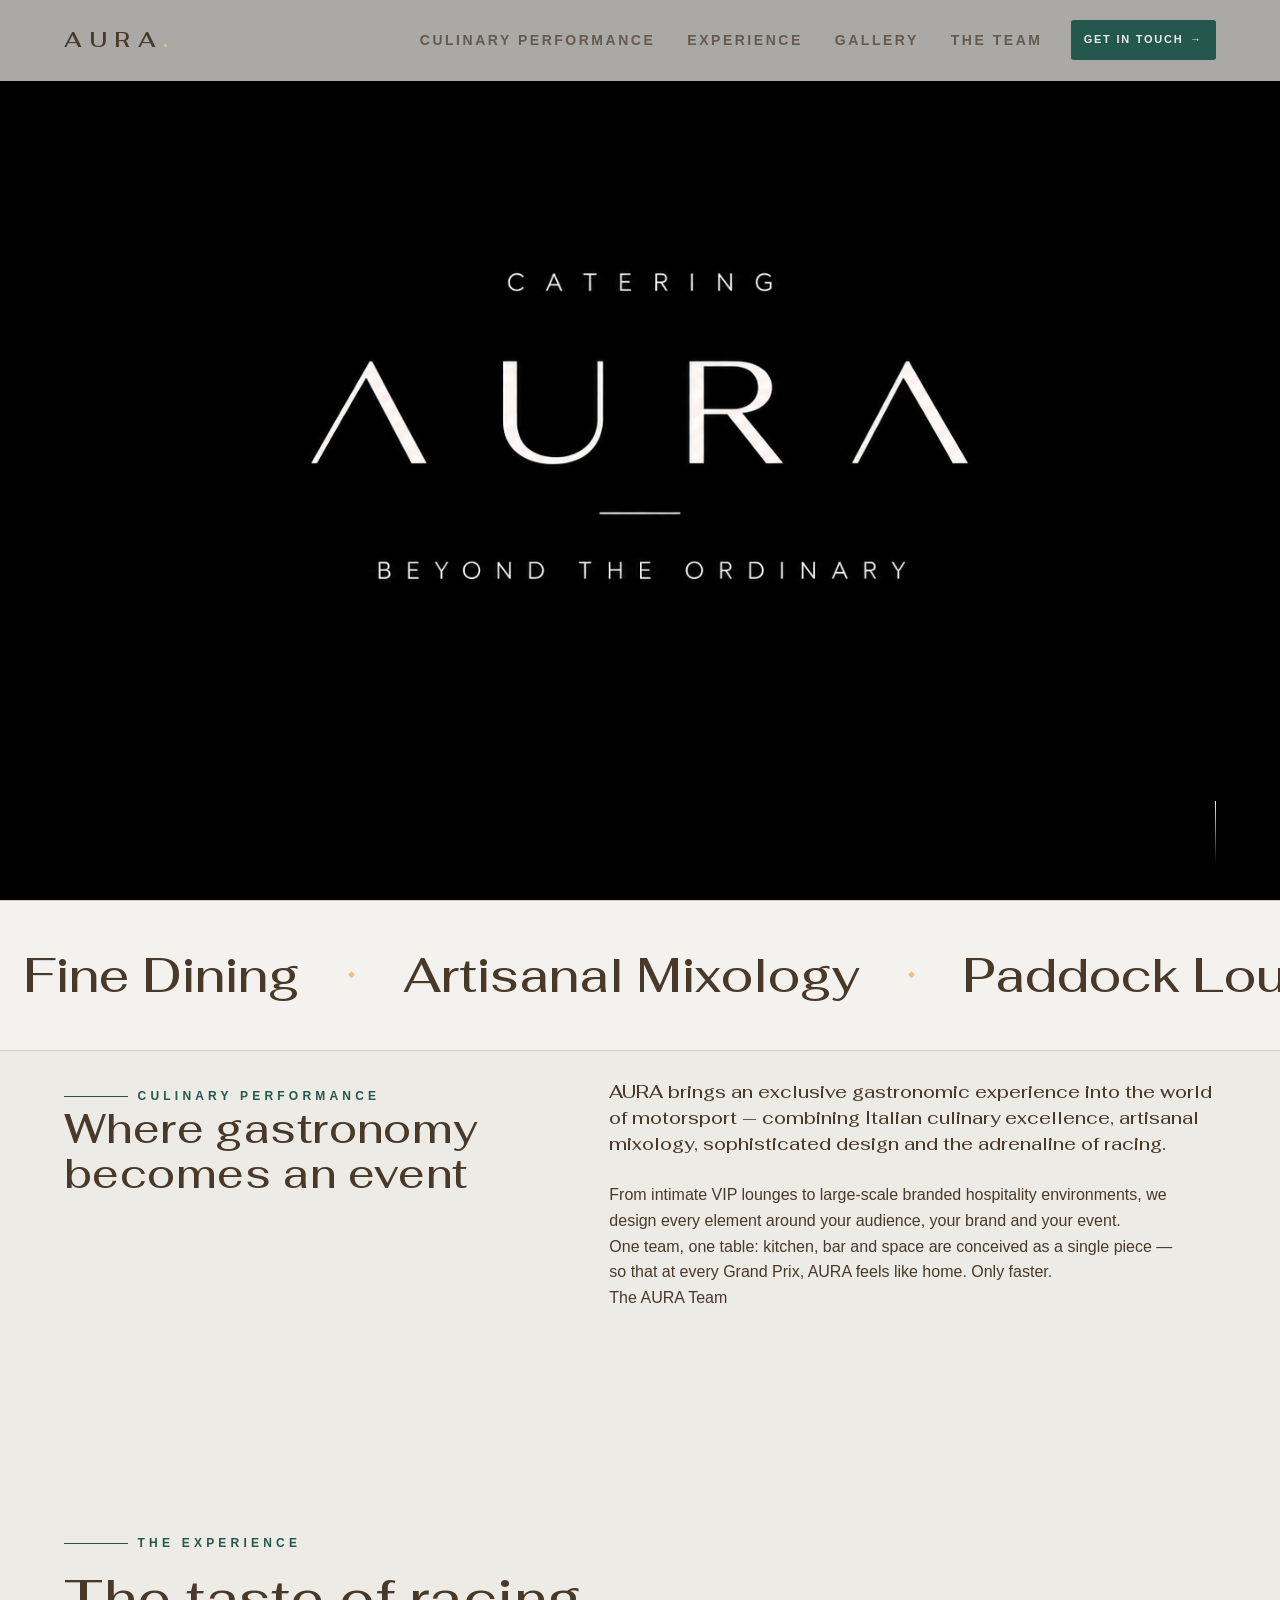
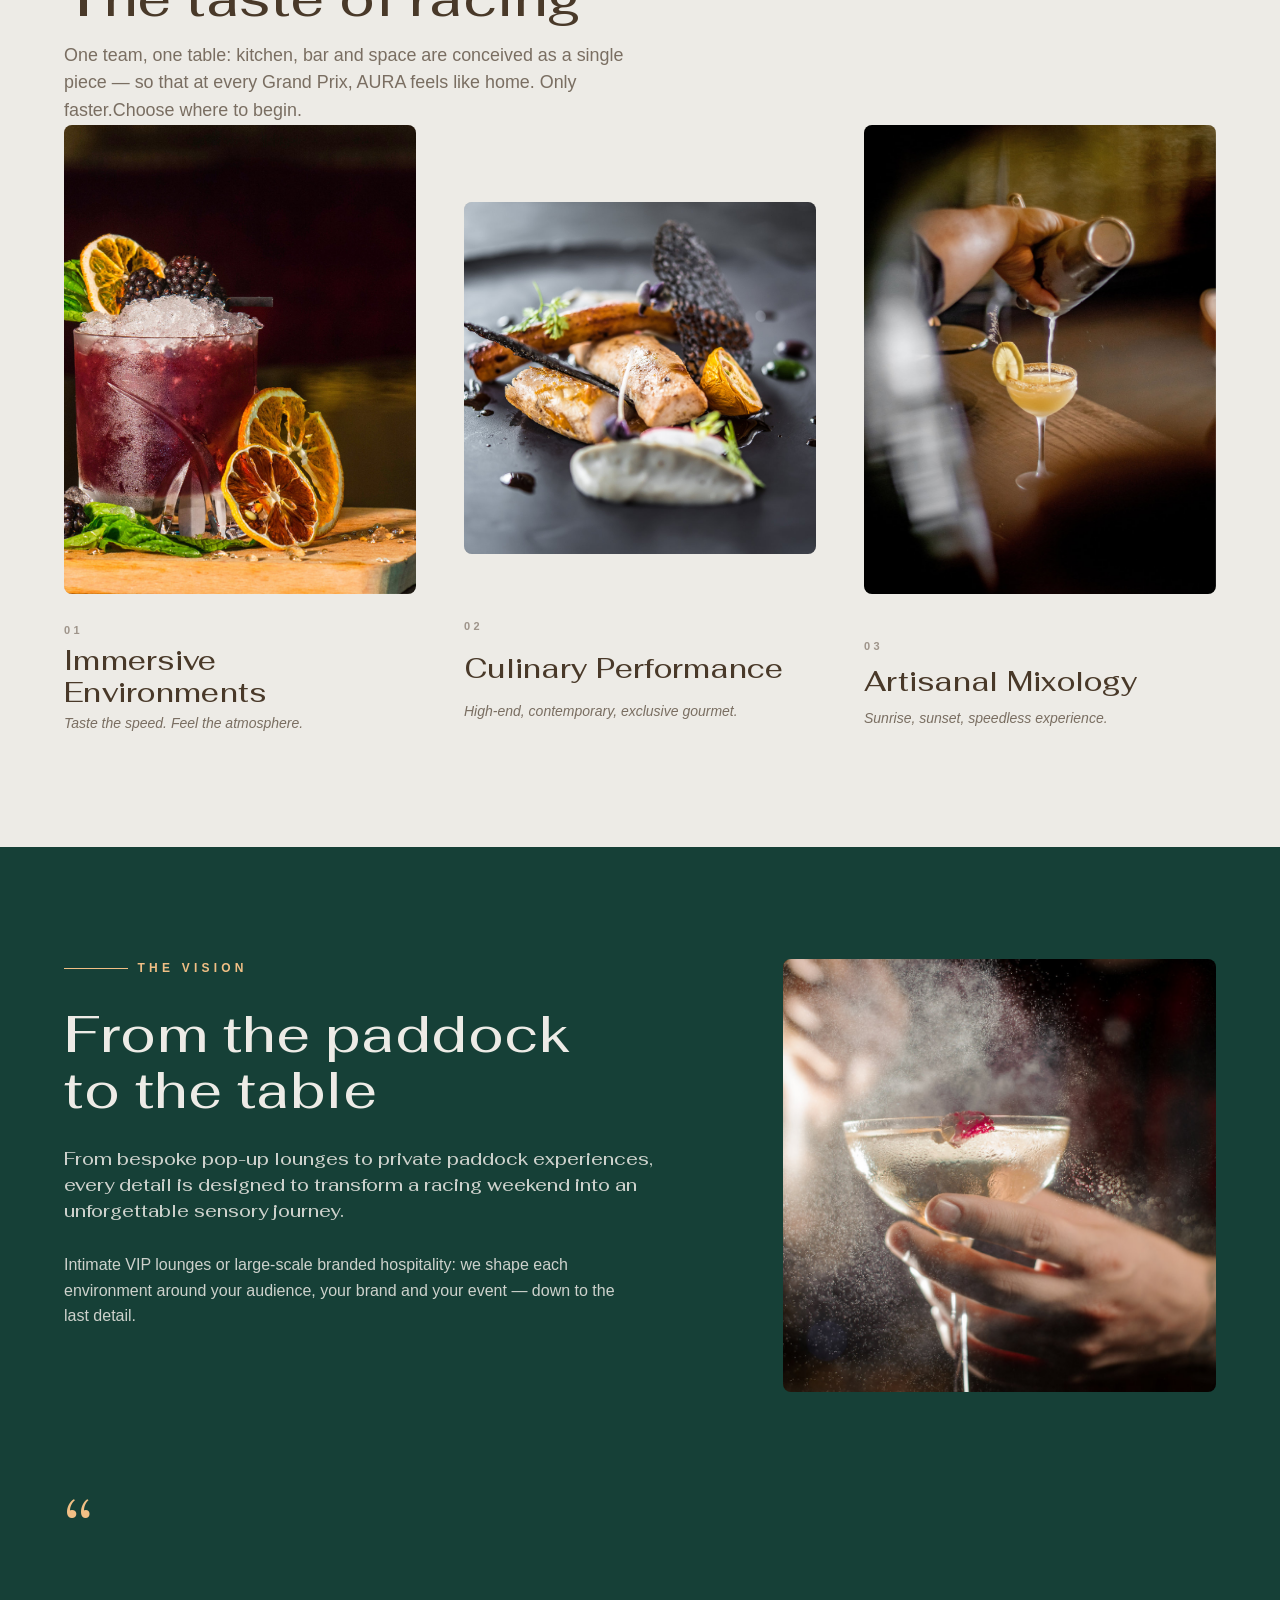
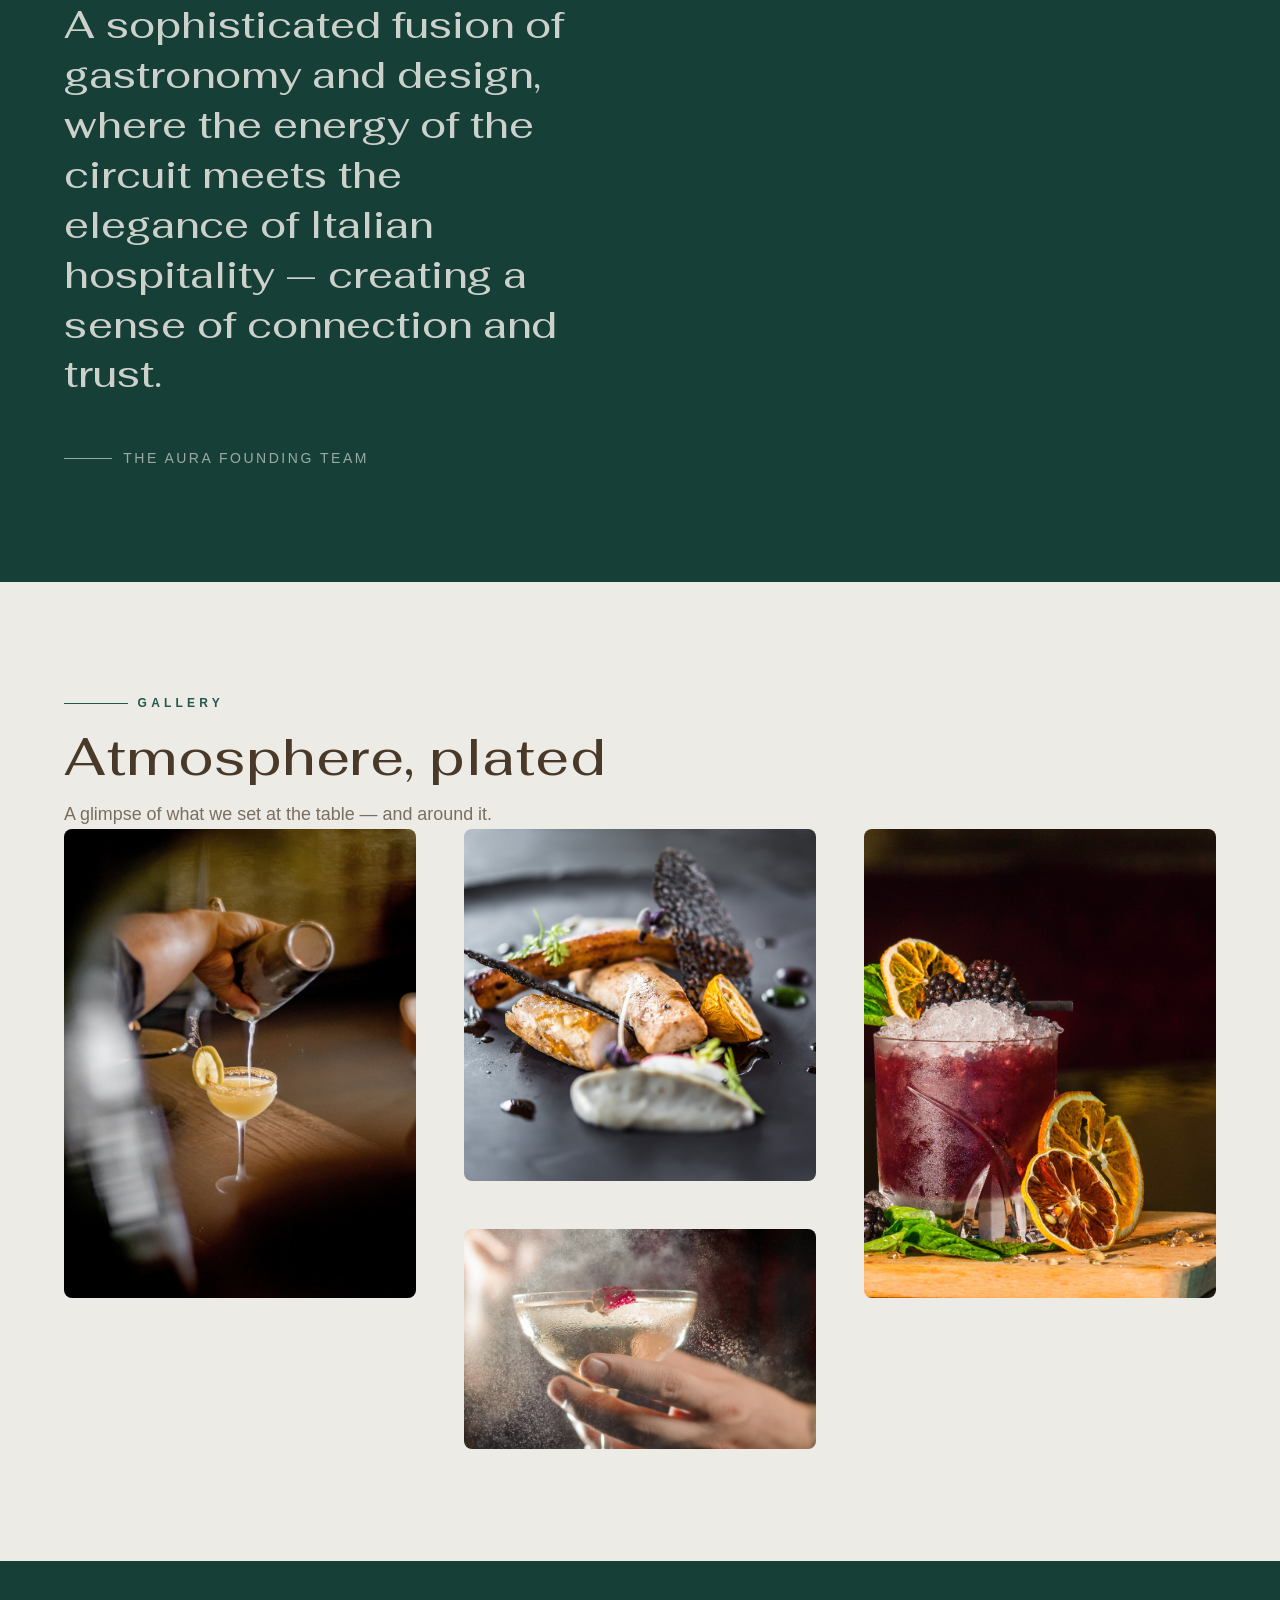
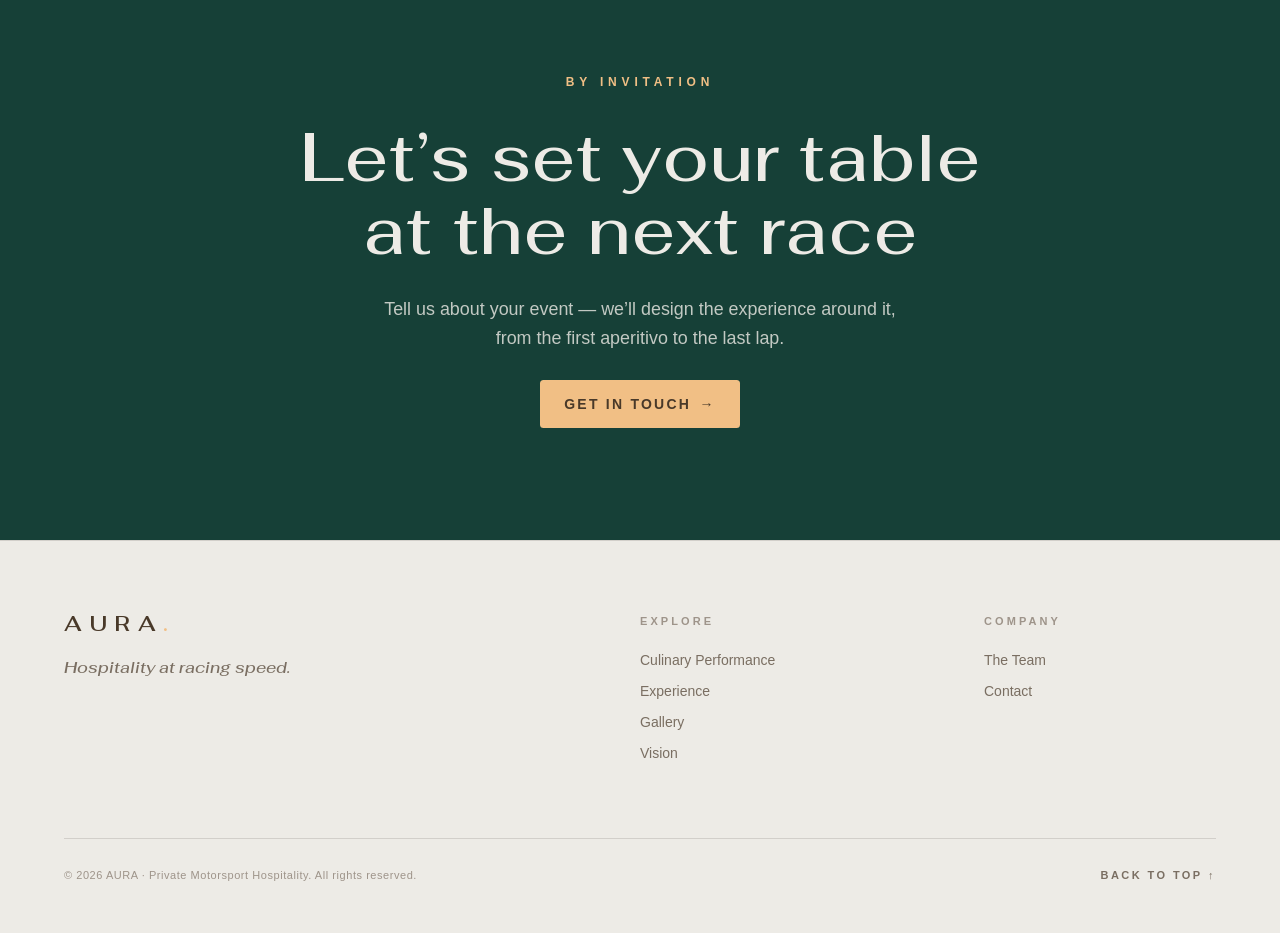
==== commit 87132113: "modifiche index" ====
--- a/index.html
+++ b/index.html
@@ -1,376 +1,440 @@
 <!doctype html>
 <html lang="en" class="no-js">
-<head>
-  <meta charset="utf-8">
-  <meta name="viewport" content="width=device-width, initial-scale=1">
-
-  <title>AURA · Private Motorsport Hospitality</title>
-  <meta name="description" content="AURA designs private gastronomic experiences inside the world of motorsport: fine dining, artisanal mixology and bespoke lounges — from the paddock to the podium.">
-  <meta name="theme-color" content="#164037">
-
-  <!-- Arma le animazioni PRIMA del primo paint (vedi note).
+  <head>
+    <meta charset="utf-8" />
+    <meta name="viewport" content="width=device-width, initial-scale=1" />
+
+    <title>AURA · Private Motorsport Hospitality</title>
+    <meta
+      name="description"
+      content="AURA designs private gastronomic experiences inside the world of motorsport: fine dining, artisanal mixology and bespoke lounges — from the paddock to the podium."
+    />
+    <meta name="theme-color" content="#164037" />
+
+    <!-- Arma le animazioni PRIMA del primo paint (vedi note).
        Se JS manca, html resta "no-js" e il sito è visibile di sua natura. -->
-  <script>document.documentElement.classList.replace('no-js','js')</script>
-
-  <!-- Font: 1 famiglia, 2 pesi. Il body usa lo stack di sistema. -->
-  <link rel="preconnect" href="https://fonts.googleapis.com">
-  <link rel="preconnect" href="https://fonts.gstatic.com" crossorigin>
-  <link rel="stylesheet" href="https://fonts.googleapis.com/css2?family=Fahkwang:wght@500;600&display=swap">
-
-  <link rel="icon" type="image/svg+xml" href="assets/icons/favicon.svg">
-
-  <link rel="stylesheet" href="css/global.css">
-  <link rel="stylesheet" href="css/components.css">
-  <link rel="stylesheet" href="css/layout.css">
+    <script>
+      document.documentElement.classList.replace("no-js", "js");
+    </script>
+
+    <!-- Font: 1 famiglia, 2 pesi. Il body usa lo stack di sistema. -->
+    <link rel="preconnect" href="https://fonts.googleapis.com" />
+    <link rel="preconnect" href="https://fonts.gstatic.com" crossorigin />
+    <link
+      rel="stylesheet"
+      href="https://fonts.googleapis.com/css2?family=Fahkwang:wght@500;600&display=swap"
+    />
+
+    <link rel="icon" type="image/svg+xml" href="assets/icons/favicon.svg" />
+
+    <link rel="stylesheet" href="css/global.css" />
+    <link rel="stylesheet" href="css/components.css" />
+    <link rel="stylesheet" href="css/layout.css" />
     <!-- ===== SEO · social · structured data =====
        TODO(live): find&replace "https://aura-hospitality.com" col dominio reale
        (anche robots.txt e sitemap.xml). -->
-  <link rel="canonical" href="https://aura-hospitality.com/">
-  <meta property="og:type" content="website">
-  <meta property="og:site_name" content="AURA">
-  <meta property="og:title" content="AURA — Private Motorsport Hospitality">
-  <meta property="og:description" content="AURA designs private gastronomic experiences inside the world of motorsport: fine dining, artisanal mixology and bespoke lounges — from the paddock to the podium.">
-  <meta property="og:url" content="https://aura-hospitality.com/">
-  <meta property="og:image" content="https://aura-hospitality.com/assets/img/hero.jpg">
-  <meta property="og:image:width" content="1179">
-  <meta property="og:image:height" content="900">
-  <meta property="og:image:alt" content="The AURA lounge at the circuit">
-  <meta name="twitter:card" content="summary_large_image">
-  <script type="application/ld+json">
-  {
-    "@context": "https://schema.org",
-    "@type": "Organization",
-    "name": "AURA",
-    "url": "https://aura-hospitality.com/",
-    "logo": "https://aura-hospitality.com/assets/icons/favicon.svg",
-    "description": "Private motorsport hospitality: fine dining, artisanal mixology and bespoke lounges inside the world of racing."
-  }
-  </script>
-</head>
-<body id="top">
-  <a class="skip-link" href="#main">Skip to content</a>
-
-  <!-- ============================ HEADER ============================ -->
-  <header class="header">
-    <div class="header__inner container">
-
-      <a class="logo" href="index.html">AURA<b>.</b></a>
-
-      <button class="nav-toggle" type="button"
-              aria-controls="site-nav" aria-expanded="false" aria-label="Open menu">
-        <span></span><span></span>
-      </button>
-
-      <!-- Mobile: overlay a tendina · Desktop: riga di link + CTA -->
-      <nav class="site-nav" id="site-nav" aria-label="Main">
-        <ul class="site-nav__list" role="list">
-          <li><a class="site-nav__link" href="#Culinary Performance">Culinary Performance</a></li>
-          <li><a class="site-nav__link" href="#experience">Experience</a></li>
-          <li><a class="site-nav__link" href="#gallery">Gallery</a></li>
-          <li><a class="site-nav__link" href="team.html">The Team</a></li>
-        </ul>
-        <a class="site-nav__cta btn btn--ghost-inv" href="contatti.html">
+    <link rel="canonical" href="https://aura-hospitality.com/" />
+    <meta property="og:type" content="website" />
+    <meta property="og:site_name" content="AURA" />
+    <meta property="og:title" content="AURA — Private Motorsport Hospitality" />
+    <meta
+      property="og:description"
+      content="AURA designs private gastronomic experiences inside the world of motorsport: fine dining, artisanal mixology and bespoke lounges — from the paddock to the podium."
+    />
+    <meta property="og:url" content="https://aura-hospitality.com/" />
+    <meta
+      property="og:image"
+      content="https://aura-hospitality.com/assets/img/hero.jpg"
+    />
+    <meta property="og:image:width" content="1179" />
+    <meta property="og:image:height" content="900" />
+    <meta property="og:image:alt" content="The AURA lounge at the circuit" />
+    <meta name="twitter:card" content="summary_large_image" />
+    <script type="application/ld+json">
+      {
+        "@context": "https://schema.org",
+        "@type": "Organization",
+        "name": "AURA",
+        "url": "https://aura-hospitality.com/",
+        "logo": "https://aura-hospitality.com/assets/icons/favicon.svg",
+        "description": "Private motorsport hospitality: fine dining, artisanal mixology and bespoke lounges inside the world of racing."
+      }
+    </script>
+  </head>
+  <body id="top">
+    <a class="skip-link" href="#main">Skip to content</a>
+
+    <!-- ============================ HEADER ============================ -->
+    <header class="header">
+      <div class="header__inner container">
+        <a class="logo" href="index.html">AURA<b>.</b></a>
+
+        <button
+          class="nav-toggle"
+          type="button"
+          aria-controls="site-nav"
+          aria-expanded="false"
+          aria-label="Open menu"
+        >
+          <span></span><span></span>
+        </button>
+
+        <!-- Mobile: overlay a tendina · Desktop: riga di link + CTA -->
+        <nav class="site-nav" id="site-nav" aria-label="Main">
+          <ul class="site-nav__list" role="list">
+            <li>
+              <a class="site-nav__link" href="#Culinary Performance"
+                >Culinary Performance</a
+              >
+            </li>
+            <li><a class="site-nav__link" href="#experience">Experience</a></li>
+            <li><a class="site-nav__link" href="#gallery">Gallery</a></li>
+            <li><a class="site-nav__link" href="team.html">The Team</a></li>
+          </ul>
+          <a class="site-nav__cta btn btn--ghost-inv" href="contatti.html">
+            Get in touch <span class="arr" aria-hidden="true">→</span>
+          </a>
+        </nav>
+
+        <a class="header__cta btn btn--solid" href="contatti.html">
           Get in touch <span class="arr" aria-hidden="true">→</span>
         </a>
-      </nav>
-
-      <a class="header__cta btn btn--solid" href="contatti.html">
-        Get in touch <span class="arr" aria-hidden="true">→</span>
-      </a>
-
-    </div>
-  </header>
-
-  <main id="main" tabindex="-1">
-
-    <!-- ============================ HERO ============================ -->
-    <section class="hero">
-      <img class="hero__img" src="assets/img/hero.jpg"
-           alt="The AURA lounge at the circuit"
-           width="1179" height="900"
-           fetchpriority="high" decoding="async">
-
-      <div class="hero__content container">
-        <p class="eyebrow reveal">Private Motorsport Hospitality</p>
-        <!-- <h1 class="hero__title reveal reveal--d1">The Taste of Racing</h1> -->
-        <!-- <p class="hero__lead reveal reveal--d2">
-          AURA brings the excellence of the Italian table into the world of
-          motorsport — fine dining, artisanal mixology and bespoke lounges,
-          designed around your race.
-        </p> -->
-        <div class="hero__actions reveal reveal--d3">
-          <a class="btn btn--gold" href="contatti.html">
-            Plan your experience <span class="arr" aria-hidden="true">→</span>
-          </a>
-          <a class="btn btn--ghost-inv" href="team.html">Meet the team</a>
-        </div>
       </div>
-
-      <div class="hero__cue" aria-hidden="true">
-        <!-- <span class="hero__cue-txt">Scroll</span> -->
-        <span class="hero__cue-line"></span>
+    </header>
+
+    <main id="main" tabindex="-1">
+      <!-- ============================ HERO ============================ -->
+      <section class="hero">
+        <img
+          class="hero__img"
+          src="assets/img/hero.jpg"
+          alt="The AURA lounge at the circuit"
+          width="1179"
+          height="900"
+          fetchpriority="high"
+          decoding="async"
+        />
+
+        <div class="hero__cue" aria-hidden="true">
+          <!-- <span class="hero__cue-txt">Scroll</span> -->
+          <span class="hero__cue-line"></span>
+        </div>
+      </section>
+
+      <!-- =========================== MARQUEE =========================== -->
+      <div class="band">
+        <div class="marquee" aria-hidden="true">
+          <div class="marquee__track">
+            <div class="marquee__group">
+              <span class="marquee__txt">Fine Dining</span
+              ><span class="marquee__sep">◆</span>
+              <span class="marquee__txt">Artisanal Mixology</span
+              ><span class="marquee__sep">◆</span>
+              <span class="marquee__txt">Paddock Lounges</span
+              ><span class="marquee__sep">◆</span>
+              <span class="marquee__txt">Italian Excellence</span
+              ><span class="marquee__sep">◆</span>
+              <span class="marquee__txt">Race Weekends</span
+              ><span class="marquee__sep">◆</span>
+            </div>
+            <div class="marquee__group">
+              <span class="marquee__txt">Fine Dining</span
+              ><span class="marquee__sep">◆</span>
+              <span class="marquee__txt">Artisanal Mixology</span
+              ><span class="marquee__sep">◆</span>
+              <span class="marquee__txt">Paddock Lounges</span
+              ><span class="marquee__sep">◆</span>
+              <span class="marquee__txt">Italian Excellence</span
+              ><span class="marquee__sep">◆</span>
+              <span class="marquee__txt">Race Weekends</span
+              ><span class="marquee__sep">◆</span>
+            </div>
+          </div>
+        </div>
       </div>
-    </section>
-
-    <!-- =========================== MARQUEE =========================== -->
-    <div class="band">
-      <div class="marquee" aria-hidden="true">
-        <div class="marquee__track">
-          <div class="marquee__group">
-            <span class="marquee__txt">Fine Dining</span><span class="marquee__sep">◆</span>
-            <span class="marquee__txt">Artisanal Mixology</span><span class="marquee__sep">◆</span>
-            <span class="marquee__txt">Paddock Lounges</span><span class="marquee__sep">◆</span>
-            <span class="marquee__txt">Italian Excellence</span><span class="marquee__sep">◆</span>
-            <span class="marquee__txt">Race Weekends</span><span class="marquee__sep">◆</span>
-          </div>
-          <div class="marquee__group">
-            <span class="marquee__txt">Fine Dining</span><span class="marquee__sep">◆</span>
-            <span class="marquee__txt">Artisanal Mixology</span><span class="marquee__sep">◆</span>
-            <span class="marquee__txt">Paddock Lounges</span><span class="marquee__sep">◆</span>
-            <span class="marquee__txt">Italian Excellence</span><span class="marquee__sep">◆</span>
-            <span class="marquee__txt">Race Weekends</span><span class="marquee__sep">◆</span>
-          </div>
-        </div>
-      </div>
-    </div>
-
-    <!-- ========================== Culinary Performance ========================== -->
-    <section class="section" id="Culinary Performance">
-      <div class="container">
-        <div class="split Culinary Performance">
-
-          <div class="split__aside reveal">
-            <p class="eyebrow">Culinary Performance</p>
-            <h2>Where gastronomy becomes an event</h2>
-          </div>
-
-          <div class="Culinary Performance__body">
-            <p class="lead reveal reveal--d1">
-              AURA brings an exclusive gastronomic experience into the world of
-              motorsport — combining Italian culinary excellence, artisanal
-              mixology, sophisticated design and the adrenaline of racing.
-            </p>
-            <p class="reveal reveal--d2">
-              From intimate VIP lounges to large-scale branded hospitality
-              environments, we design every element around your audience,
-              your brand and your event.
-            </p>
-            <p class="reveal reveal--d2">
+
+      <!-- ========================== Culinary Performance ========================== -->
+      <section class="section section--culinary" id="Culinary Performance">
+        <div class="container">
+          <div class="split split--culinary">
+            <div class="split__aside reveal">
+              <p class="eyebrow">Culinary Performance</p>
+              <h2>Where gastronomy becomes an event</h2>
+            </div>
+
+            <div class="Culinary Performance__body">
+              <p class="lead reveal reveal--d1">
+                AURA brings an exclusive gastronomic experience into the world
+                of motorsport — combining Italian culinary excellence, artisanal
+                mixology, sophisticated design and the adrenaline of racing.
+              </p>
+              <br />
+              <p class="reveal reveal--d2">
+                From intimate VIP lounges to large-scale branded hospitality
+                environments, we design every element around your audience, your
+                brand and your event.
+              </p>
+              <p class="reveal reveal--d2">
+                One team, one table: kitchen, bar and space are conceived as a
+                single piece — so that at every Grand Prix, AURA feels like
+                home. Only faster.
+              </p>
+              <p class="Culinary Performance__sign reveal reveal--d3">
+                The AURA Team
+              </p>
+            </div>
+          </div>
+        </div>
+      </section>
+
+      <!-- ========================== PILLARS ========================== -->
+      <section class="section" id="experience">
+        <div class="container">
+          <div class="section-head reveal">
+            <p class="eyebrow">The Experience</p>
+            <h2>The taste of racing</h2>
+            <p class="section-head__lead">
               One team, one table: kitchen, bar and space are conceived as a
               single piece — so that at every Grand Prix, AURA feels like home.
-              Only faster.
+              Only faster.Choose where to begin.
             </p>
-            <p class="Culinary Performance__sign reveal reveal--d3">The AURA Team</p>
-          </div>
-
+          </div>
+
+          <div class="pillars">
+            <article class="card reveal reveal--d1">
+              <a class="card__link" href="contatti.html">
+                <div class="card__fig figure figure--portrait">
+                  <img
+                    src="assets/img/cocktail-more.jpg"
+                    alt="Blackberry and mint signature cocktail"
+                    width="900"
+                    height="1300"
+                    loading="lazy"
+                    decoding="async"
+                  />
+                </div>
+                <div class="card__cap">
+                  <span class="card__num">01</span>
+                  <h3 class="card__title">Immersive Environments</h3>
+                  <p class="card__tag">Taste the speed. Feel the atmosphere.</p>
+                </div>
+              </a>
+            </article>
+
+            <article class="card reveal reveal--d2">
+              <a class="card__link" href="contatti.html">
+                <div class="card__fig figure figure--square">
+                  <img
+                    src="assets/img/piatto-gourmet.jpg"
+                    alt="Plated gourmet course"
+                    width="1000"
+                    height="1000"
+                    loading="lazy"
+                    decoding="async"
+                  />
+                </div>
+                <div class="card__cap">
+                  <span class="card__num">02</span>
+                  <h3 class="card__title">Culinary Performance</h3>
+                  <p class="card__tag">
+                    High-end, contemporary, exclusive gourmet.
+                  </p>
+                </div>
+              </a>
+            </article>
+
+            <article class="card reveal reveal--d3">
+              <a class="card__link" href="contatti.html">
+                <div class="card__fig figure figure--portrait">
+                  <img
+                    src="assets/img/cocktail-versato.jpg"
+                    alt="A signature cocktail being poured"
+                    width="900"
+                    height="1100"
+                    loading="lazy"
+                    decoding="async"
+                  />
+                </div>
+                <div class="card__cap">
+                  <span class="card__num">03</span>
+                  <h3 class="card__title">Artisanal Mixology</h3>
+                  <p class="card__tag">
+                    Sunrise, sunset, speedless experience.
+                  </p>
+                </div>
+              </a>
+            </article>
+          </div>
+        </div>
+      </section>
+
+      <!-- =========================== VISION =========================== -->
+      <section class="section section--dark" id="vision">
+        <div class="container">
+          <div class="split vision">
+            <div class="vision__body reveal">
+              <p class="eyebrow">The Vision</p>
+              <h2>From the paddock to the table</h2>
+              <p class="lead">
+                From bespoke pop-up lounges to private paddock experiences,
+                every detail is designed to transform a racing weekend into an
+                unforgettable sensory journey.
+              </p>
+              <p>
+                Intimate VIP lounges or large-scale branded hospitality: we
+                shape each environment around your audience, your brand and your
+                event — down to the last detail.
+              </p>
+            </div>
+
+            <div class="split__aside reveal reveal--d1">
+              <figure class="figure figure--square">
+                <img
+                  src="assets/img/cocktail-mano.jpg"
+                  alt="Signature cocktail in hand at a paddock lounge"
+                  width="900"
+                  height="1000"
+                  loading="lazy"
+                  decoding="async"
+                />
+              </figure>
+            </div>
+          </div>
+
+          <figure class="quote vision__quote reveal">
+            <div class="quote__mark" aria-hidden="true">“</div>
+            <blockquote class="quote__text">
+              A sophisticated fusion of gastronomy and design, where the energy
+              of the circuit meets the elegance of Italian hospitality —
+              creating a sense of connection and trust.
+            </blockquote>
+            <figcaption class="quote__cite">The AURA Founding Team</figcaption>
+          </figure>
+        </div>
+      </section>
+
+      <!-- =========================== GALLERY =========================== -->
+      <section class="section" id="gallery">
+        <div class="container">
+          <div class="section-head reveal">
+            <p class="eyebrow">Gallery</p>
+            <h2>Atmosphere, plated</h2>
+            <p class="section-head__lead">
+              A glimpse of what we set at the table — and around it.
+            </p>
+          </div>
+        </div>
+
+        <!-- Mobile: carosello a scatto full-bleed · Desktop: masonry.
+           Il container + margini negativi = la scorsa esce fino al bordo. -->
+        <div class="gallery container">
+          <figure class="figure figure--portrait gallery__item reveal">
+            <img
+              src="assets/img/cocktail-versato.jpg"
+              alt="A signature cocktail being poured"
+              width="900"
+              height="1100"
+              loading="lazy"
+              decoding="async"
+            />
+          </figure>
+          <figure class="figure figure--square gallery__item reveal reveal--d1">
+            <img
+              src="assets/img/piatto-gourmet.jpg"
+              alt="Plated gourmet course"
+              width="1000"
+              height="1000"
+              loading="lazy"
+              decoding="async"
+            />
+          </figure>
+          <figure class="figure figure--wide gallery__item reveal reveal--d2">
+            <img
+              src="assets/img/cocktail-mano.jpg"
+              alt="Signature cocktail in hand at a paddock lounge"
+              width="900"
+              height="1000"
+              loading="lazy"
+              decoding="async"
+            />
+          </figure>
+          <figure
+            class="figure figure--portrait gallery__item reveal reveal--d3"
+          >
+            <img
+              src="assets/img/cocktail-more.jpg"
+              alt="Blackberry and mint signature cocktail"
+              width="900"
+              height="1300"
+              loading="lazy"
+              decoding="async"
+            />
+          </figure>
+        </div>
+      </section>
+
+      <!-- ============================ CTA ============================ -->
+      <section class="section section--dark">
+        <div class="container">
+          <div class="cta reveal">
+            <p class="eyebrow">By invitation</p>
+            <h2 class="cta__title">Let’s set your table at the next race</h2>
+            <p class="cta__sub">
+              Tell us about your event — we’ll design the experience around it,
+              from the first aperitivo to the last lap.
+            </p>
+            <a class="btn btn--gold" href="contatti.html">
+              Get in touch <span class="arr" aria-hidden="true">→</span>
+            </a>
+          </div>
+        </div>
+      </section>
+    </main>
+
+    <!-- ============================ FOOTER ============================ -->
+    <footer class="footer">
+      <div class="container">
+        <div class="footer__grid">
+          <div>
+            <a class="logo" href="index.html">AURA<b>.</b></a>
+            <p class="footer__tagline">Hospitality at racing speed.</p>
+          </div>
+
+          <nav aria-label="Footer">
+            <p class="footer__title">Explore</p>
+            <ul class="footer__list" role="list">
+              <li>
+                <a class="footer__link" href="#Culinary Performance"
+                  >Culinary Performance</a
+                >
+              </li>
+              <li><a class="footer__link" href="#experience">Experience</a></li>
+              <li><a class="footer__link" href="#gallery">Gallery</a></li>
+              <li><a class="footer__link" href="#vision">Vision</a></li>
+            </ul>
+          </nav>
+
+          <div>
+            <p class="footer__title">Company</p>
+            <ul class="footer__list" role="list">
+              <li><a class="footer__link" href="team.html">The Team</a></li>
+              <li><a class="footer__link" href="contatti.html">Contact</a></li>
+            </ul>
+          </div>
+        </div>
+
+        <div class="footer__bottom">
+          <p class="footer__legal">
+            © <span id="year">2026</span> AURA · Private Motorsport Hospitality.
+            All rights reserved.
+          </p>
+          <a class="back-top" href="#top">
+            Back to top <span class="back-top__arr" aria-hidden="true">↑</span>
+          </a>
         </div>
       </div>
-    </section>
-
-    <!-- ========================== PILLARS ========================== -->
-    <section class="section" id="experience">
-      <div class="container">
-        <div class="section-head reveal">
-          <p class="eyebrow">The Experience</p>
-          <h2>Three crafts, one signature</h2>
-          <p class="section-head__lead">
-            Every environment is designed as one piece — and delivered as one.
-            Choose where to begin.
-          </p>
-        </div>
-
-        <div class="pillars">
-
-          <article class="card reveal reveal--d1">
-            <a class="card__link" href="contatti.html">
-              <div class="card__fig figure figure--portrait">
-                <img src="assets/img/cocktail-more.jpg"
-                     alt="Blackberry and mint signature cocktail"
-                     width="900" height="1300" loading="lazy" decoding="async">
-              </div>
-              <div class="card__cap">
-                <span class="card__num">01</span>
-                <h3 class="card__title">Immersive Environments</h3>
-                <p class="card__tag">Taste the speed. Feel the atmosphere.</p>
-              </div>
-            </a>
-          </article>
-
-          <article class="card reveal reveal--d2">
-            <a class="card__link" href="contatti.html">
-              <div class="card__fig figure figure--square">
-                <img src="assets/img/piatto-gourmet.jpg"
-                     alt="Plated gourmet course"
-                     width="1000" height="1000" loading="lazy" decoding="async">
-              </div>
-              <div class="card__cap">
-                <span class="card__num">02</span>
-                <h3 class="card__title">Culinary Performance</h3>
-                <p class="card__tag">High-end, contemporary, exclusive gourmet.</p>
-              </div>
-            </a>
-          </article>
-
-          <article class="card reveal reveal--d3">
-            <a class="card__link" href="contatti.html">
-              <div class="card__fig figure figure--portrait">
-                <img src="assets/img/cocktail-versato.jpg"
-                     alt="A signature cocktail being poured"
-                     width="900" height="1100" loading="lazy" decoding="async">
-              </div>
-              <div class="card__cap">
-                <span class="card__num">03</span>
-                <h3 class="card__title">Artisanal Mixology</h3>
-                <p class="card__tag">Sunrise, sunset, speedless experience.</p>
-              </div>
-            </a>
-          </article>
-
-        </div>
-      </div>
-    </section>
-
-    <!-- =========================== VISION =========================== -->
-    <section class="section section--dark" id="vision">
-      <div class="container">
-        <div class="split vision">
-
-          <div class="vision__body reveal">
-            <p class="eyebrow">The Vision</p>
-            <h2>From the paddock to the table</h2>
-            <p class="lead">
-              From bespoke pop-up lounges to private paddock experiences, every
-              detail is designed to transform a racing weekend into an
-              unforgettable sensory journey.
-            </p>
-            <p>
-              Intimate VIP lounges or large-scale branded hospitality: we shape
-              each environment around your audience, your brand and your
-              event — down to the last detail.
-            </p>
-          </div>
-
-          <div class="split__aside reveal reveal--d1">
-            <figure class="figure figure--square">
-              <img src="assets/img/cocktail-mano.jpg"
-                   alt="Signature cocktail in hand at a paddock lounge"
-                   width="900" height="1000" loading="lazy" decoding="async">
-            </figure>
-          </div>
-
-        </div>
-
-        <figure class="quote vision__quote reveal">
-          <div class="quote__mark" aria-hidden="true">“</div>
-          <blockquote class="quote__text">
-            A sophisticated fusion of gastronomy and design, where the energy of
-            the circuit meets the elegance of Italian hospitality — creating a
-            sense of connection and trust.
-          </blockquote>
-          <figcaption class="quote__cite">The AURA Founding Team</figcaption>
-        </figure>
-      </div>
-    </section>
-
-    <!-- =========================== GALLERY =========================== -->
-    <section class="section" id="gallery">
-      <div class="container">
-        <div class="section-head reveal">
-          <p class="eyebrow">Gallery</p>
-          <h2>Atmosphere, plated</h2>
-          <p class="section-head__lead">
-            A glimpse of what we set at the table — and around it.
-          </p>
-        </div>
-      </div>
-
-      <!-- Mobile: carosello a scatto full-bleed · Desktop: masonry.
-           Il container + margini negativi = la scorsa esce fino al bordo. -->
-      <div class="gallery container">
-        <figure class="figure figure--portrait gallery__item reveal">
-          <img src="assets/img/cocktail-versato.jpg"
-               alt="A signature cocktail being poured"
-               width="900" height="1100" loading="lazy" decoding="async">
-        </figure>
-        <figure class="figure figure--square gallery__item reveal reveal--d1">
-          <img src="assets/img/piatto-gourmet.jpg"
-               alt="Plated gourmet course"
-               width="1000" height="1000" loading="lazy" decoding="async">
-        </figure>
-        <figure class="figure figure--wide gallery__item reveal reveal--d2">
-          <img src="assets/img/cocktail-mano.jpg"
-               alt="Signature cocktail in hand at a paddock lounge"
-               width="900" height="1000" loading="lazy" decoding="async">
-        </figure>
-        <figure class="figure figure--portrait gallery__item reveal reveal--d3">
-          <img src="assets/img/cocktail-more.jpg"
-               alt="Blackberry and mint signature cocktail"
-               width="900" height="1300" loading="lazy" decoding="async">
-        </figure>
-      </div>
-    </section>
-
-    <!-- ============================ CTA ============================ -->
-    <section class="section section--dark">
-      <div class="container">
-        <div class="cta reveal">
-          <p class="eyebrow">By invitation</p>
-          <h2 class="cta__title">Let’s set your table at the next race</h2>
-          <p class="cta__sub">
-            Tell us about your event — we’ll design the experience around it,
-            from the first aperitivo to the last lap.
-          </p>
-          <a class="btn btn--gold" href="contatti.html">
-            Get in touch <span class="arr" aria-hidden="true">→</span>
-          </a>
-        </div>
-      </div>
-    </section>
-
-  </main>
-
-  <!-- ============================ FOOTER ============================ -->
-  <footer class="footer">
-    <div class="container">
-      <div class="footer__grid">
-
-        <div>
-          <a class="logo" href="index.html">AURA<b>.</b></a>
-          <p class="footer__tagline">Hospitality at racing speed.</p>
-        </div>
-
-        <nav aria-label="Footer">
-          <p class="footer__title">Explore</p>
-          <ul class="footer__list" role="list">
-            <li><a class="footer__link" href="#Culinary Performance">Culinary Performance</a></li>
-            <li><a class="footer__link" href="#experience">Experience</a></li>
-            <li><a class="footer__link" href="#gallery">Gallery</a></li>
-            <li><a class="footer__link" href="#vision">Vision</a></li>
-          </ul>
-        </nav>
-
-        <div>
-          <p class="footer__title">Company</p>
-          <ul class="footer__list" role="list">
-            <li><a class="footer__link" href="team.html">The Team</a></li>
-            <li><a class="footer__link" href="contatti.html">Contact</a></li>
-          </ul>
-        </div>
-
-      </div>
-
-      <div class="footer__bottom">
-        <p class="footer__legal">
-          © <span id="year">2026</span> AURA · Private Motorsport Hospitality.
-          All rights reserved.
-        </p>
-        <a class="back-top" href="#top">
-          Back to top <span class="back-top__arr" aria-hidden="true">↑</span>
-        </a>
-      </div>
-    </div>
-  </footer>
-
-  <script src="js/main.js" defer></script>
-</body>
-</html>+    </footer>
+
+    <script src="js/main.js" defer></script>
+  </body>
+</html>
--- a/css/global.css
+++ b/css/global.css
@@ -110,7 +110,7 @@
 /* --------------------------------------------------------------------------
    3 · TIPOGRAFIA BASE
    -------------------------------------------------------------------------- */
-h1, h2, h3, h4 {
+h1, h2, h3, h4, h5, h6 {
   font-family: var(--font-display);
   font-weight: 500;
   line-height: 1.08;
--- a/css/layout.css
+++ b/css/layout.css
@@ -195,8 +195,8 @@
 }
 
 /* --------------------------------------------------------------------------
-   3 · HERO — tutta la prima schermata. claim gigante in basso a sinistra,
-       foto dietro, velo verde per la leggibilità. 100svh = altezza reale.
+   3 · HERO — immagine a schermo intero, senza testo o CTA. 100svh = altezza
+       reale della viewport mobile.
    -------------------------------------------------------------------------- */
 .hero {
   position: relative;
@@ -213,45 +213,6 @@
   height: 100%;
   object-fit: cover;
 }
-/* Velo: intenso in basso (dove sta il testo), quasi nulla in alto */
-.hero::after {
-  content: "";
-  position: absolute;
-  inset: 0;
-  background: linear-gradient(to top,
-              rgba(22, 64, 55, .82),
-              rgba(22, 64, 55, .38) 45%,
-              rgba(22, 64, 55, .05));
-}
-
-.hero__content {
-  position: relative;
-  z-index: 1;
-  display: grid;
-  gap: var(--sp-s);
-  padding-block-end: clamp(5.5rem, 14vh, 9rem);
-}
-.hero .eyebrow { color: var(--oro); }
-.hero__title {
-  font-size: var(--fs-display);
-  line-height: 1.02;
-  color: var(--crema);
-  max-width: 16ch;                               /* il claim spezza dove voglio io */
-  text-wrap: balance;
-}
-.hero__lead {
-  font-size: var(--fs-body-l);
-  line-height: 1.5;
-  color: rgba(237, 235, 230, .88);
-  max-width: 46ch;
-}
-.hero__actions {
-  display: flex;
-  flex-wrap: wrap;
-  gap: var(--sp-xs) var(--sp-s);
-  margin-block-start: var(--sp-2xs);
-}
-
 /* Invito allo scroll, in basso a destra */
 .hero__cue {
   position: absolute;
@@ -296,6 +257,20 @@
   padding-block: calc(var(--header-h) + var(--sp-l)) var(--sp-l);
 }
 .page-hero__title { max-width: 18ch; }
+.page-hero__title--team {
+  margin-inline: auto;
+  text-align: center;
+  font-size: clamp(2rem, 4.5vw, 3.5rem);
+}
+.page-hero__lead--team {
+  max-width: 65ch;
+  margin-inline: auto;
+  text-align: center;
+  text-wrap: balance;
+  hyphens: none;
+  word-break: normal;
+  overflow-wrap: normal;
+}
 .page-hero__lead {
   font-size: var(--fs-body-l);
   line-height: 1.55;
@@ -308,6 +283,8 @@
    -------------------------------------------------------------------------- */
 .section { padding-block: var(--sp-xl); }
 .section--tight { padding-block: var(--sp-l); }
+.section--culinary { padding-top: var(--sp-s); }
+#crew { padding-top: var(--sp-m); }
 
 .section--dark {
   background: var(--verde-scuro);
@@ -350,6 +327,7 @@
        per contesto con --split-cols; l'aside può restare appiccicata.
    -------------------------------------------------------------------------- */
 .split { display: grid; gap: var(--sp-m); }
+.split--culinary h2 { font-size: clamp(1.65rem, 3.5vw, 2.6rem); }
 @media (min-width: 64em) {
   .split {
     grid-template-columns: var(--split-cols, 5fr 7fr);
@@ -667,46 +645,90 @@
    EMENDAMENTO FASE 4 — team.html · appendere alla fine di layout.css
    ========================================================================== */
 
-/* 1 · MONOGRAMMA — il ritratto tipografico del membro. Stessa anatomia del
-       wordmark: lettere + punto oro. Quando arrivano le foto reali si scambia
-       il <div> con <figure class="figure figure--portrait">: aspect-ratio
-       3/4 già previsto, la griglia non cambia di una riga. */
-.member__mono {
-  display: grid;
-  place-items: center;
-  width: 100%;
-  aspect-ratio: 3 / 4;
-  border: 1px solid var(--crema-bordo);
-  border-radius: var(--radius-m);
-  background: var(--crema-chiara);
-  font-family: var(--font-display);
-  font-weight: 500;
-  font-size: clamp(2.5rem, 7vw, 4.5rem);
-  letter-spacing: .06em;
-  line-height: 1;
-  color: var(--marrone-40);
-}
-.member__mono b { color: var(--oro); font-weight: 600; }
-
-/* 2 · GRIGLIA TEAM — colonne esplicite dai breakpoint (2 → 3) al posto
-       dell'auto-fit di fase 2: 5 carte devono disegnare 3+2 su desktop,
+/* 1 · GRIGLIA TEAM — colonne esplicite dai breakpoint (2 → 3) al posto
+       dell'auto-fit di fase 2: tre carte restano allineate su desktop,
        non colonne a sorpresa sugli ultrawide. Sotto 40em l'auto-fit resta:
        fluido da solo, 1–2 colonne naturali. */
 @media (min-width: 40em) { .team-grid { grid-template-columns: repeat(2, 1fr); } }
 @media (min-width: 64em) { .team-grid { grid-template-columns: repeat(3, 1fr); } }
 
-/* 3 · CARTA "JOIN" — l'intera carta è il link; il mono si accende d'oro. */
-.member--join { text-decoration: none; }
-.member--join .member__mono {
-  transition: border-color var(--t-med) var(--ease-out),
-              color var(--t-med) var(--ease-out);
-}
-.member--join:hover .member__mono,
-.member--join:focus-visible .member__mono {
-  border-color: var(--oro);
-  color: var(--marrone);
-}
-.member--join:focus-visible { outline-offset: .5em; }
+/* 2 · CARTE TEAM — iniziali sul fronte, profilo sul retro. */
+.member__card { width: 100%; perspective: 70rem; }
+.member__card-inner {
+  position: relative;
+  width: 100%;
+  aspect-ratio: 3 / 4;
+  transform-style: preserve-3d;
+  transition: transform var(--t-slow) var(--ease-inout);
+}
+.member__card.is-flipped .member__card-inner { transform: rotateY(180deg); }
+.member__face {
+  position: absolute;
+  inset: 0;
+  display: grid;
+  align-content: center;
+  gap: var(--sp-2xs);
+  overflow: hidden;
+  padding: var(--sp-s);
+  border: 1px solid var(--crema-bordo);
+  border-radius: var(--radius-m);
+  background: var(--crema-chiara);
+  backface-visibility: hidden;
+  -webkit-backface-visibility: hidden;
+}
+.member__face--back { transform: rotateY(180deg); }
+.member__face--front {
+  padding: 0;
+  transition: border-color var(--t-med) var(--ease-out);
+}
+.member__face--front:focus-within { border-color: var(--oro); }
+.member__mono {
+  display: grid;
+  place-items: center;
+  width: 100%;
+  height: 100%;
+  color: var(--marrone-40);
+  font-family: var(--font-display);
+  font-size: clamp(2.5rem, 7vw, 4.5rem);
+  font-weight: 500;
+  letter-spacing: .06em;
+  line-height: 1;
+}
+.member__mono b { color: var(--oro); font-weight: 600; }
+.member__back {
+  justify-self: start;
+  margin-block-start: var(--sp-2xs);
+  color: var(--verde);
+  font-size: var(--fs-micro);
+  font-weight: 600;
+  letter-spacing: .12em;
+  text-transform: uppercase;
+}
+.member__back:hover,
+.member__back:focus-visible { color: var(--marrone); }
+
+@media (prefers-reduced-motion: reduce) {
+  .member__card-inner { transition: none; }
+}
+@media (hover: hover) {
+  .member__mono:hover { color: var(--marrone); }
+}
+
+.no-js .member__card-inner {
+  display: grid;
+  aspect-ratio: auto;
+  transform: none;
+}
+.no-js .member__face {
+  position: relative;
+  inset: auto;
+  backface-visibility: visible;
+  -webkit-backface-visibility: visible;
+}
+.no-js .member__face--front { aspect-ratio: 3 / 4; }
+.no-js .member__face--back { transform: none; }
+.no-js .member__mono { pointer-events: none; }
+.no-js .member__back { display: none; }
 
 /* 4 · CHIUSURA — quote centrata e più raccolta, divider corto, CTA sotto. */
 .closing .quote { justify-items: center; text-align: center; }
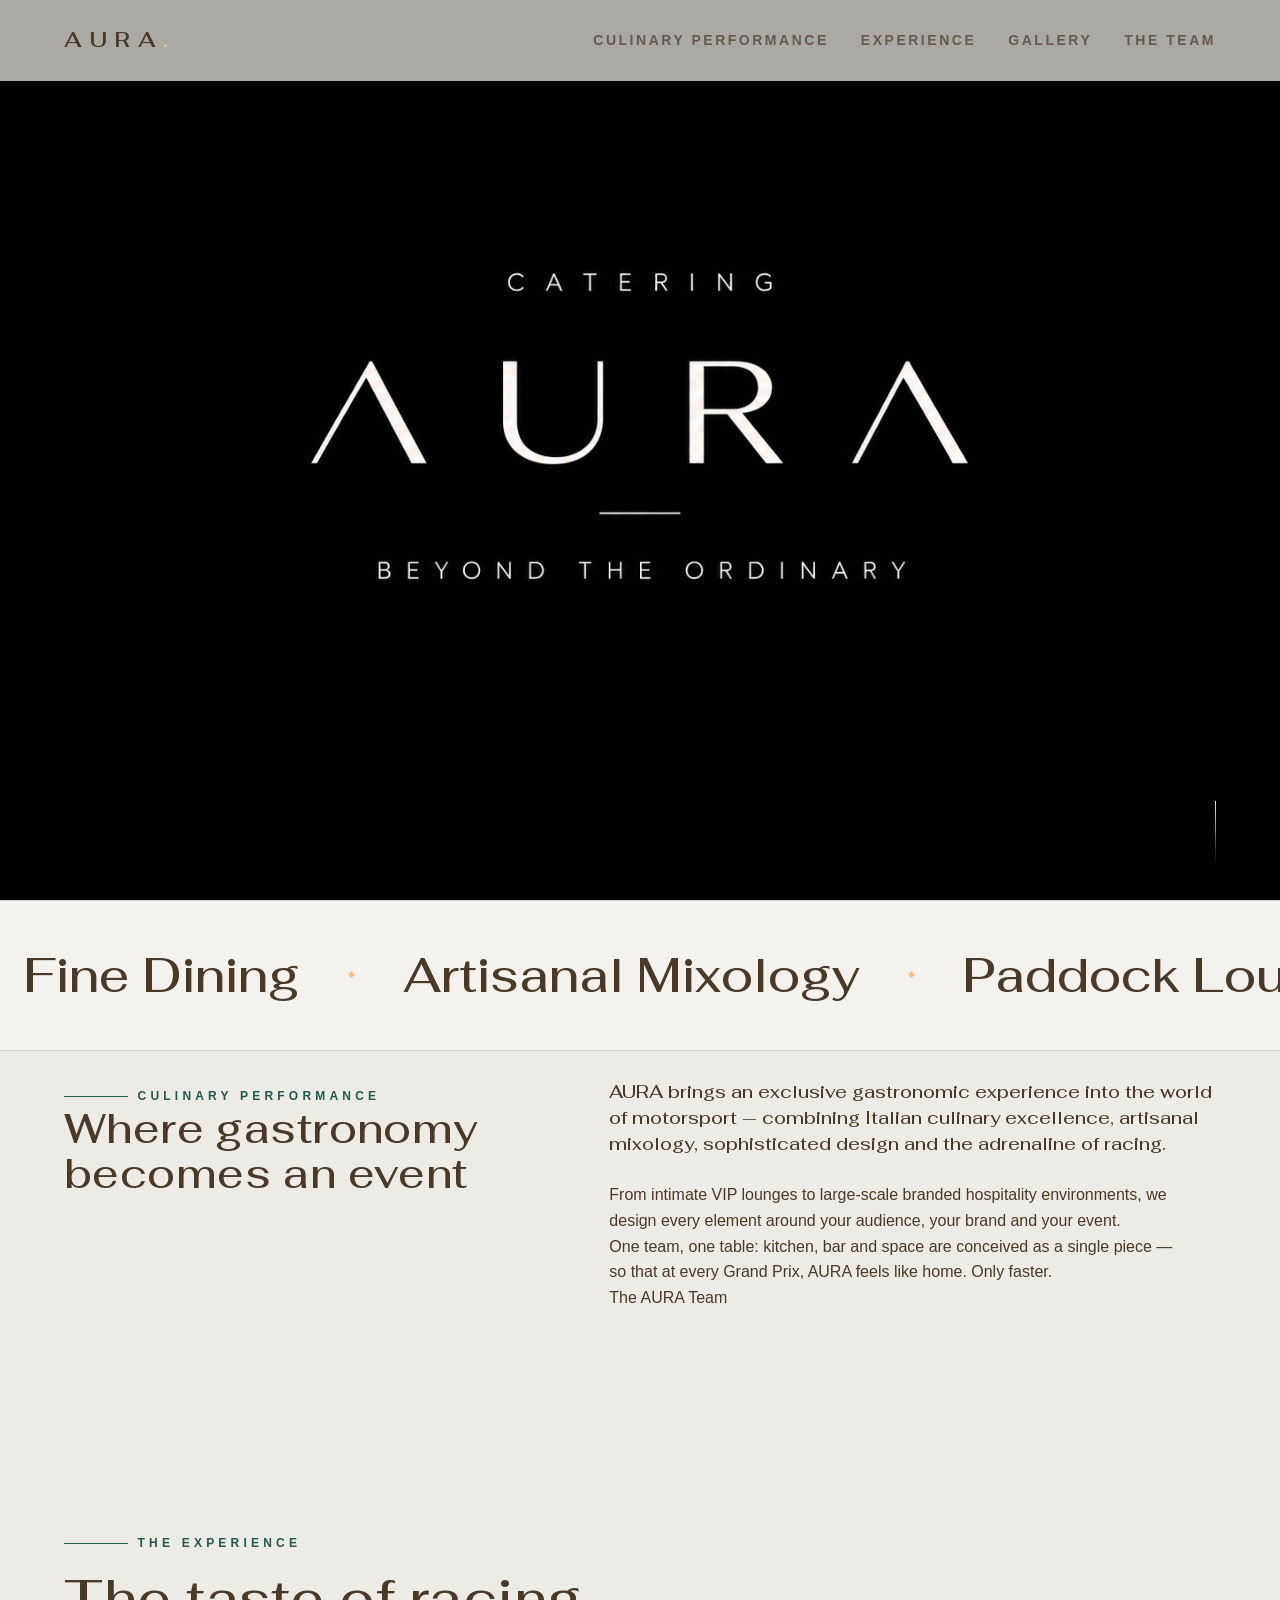
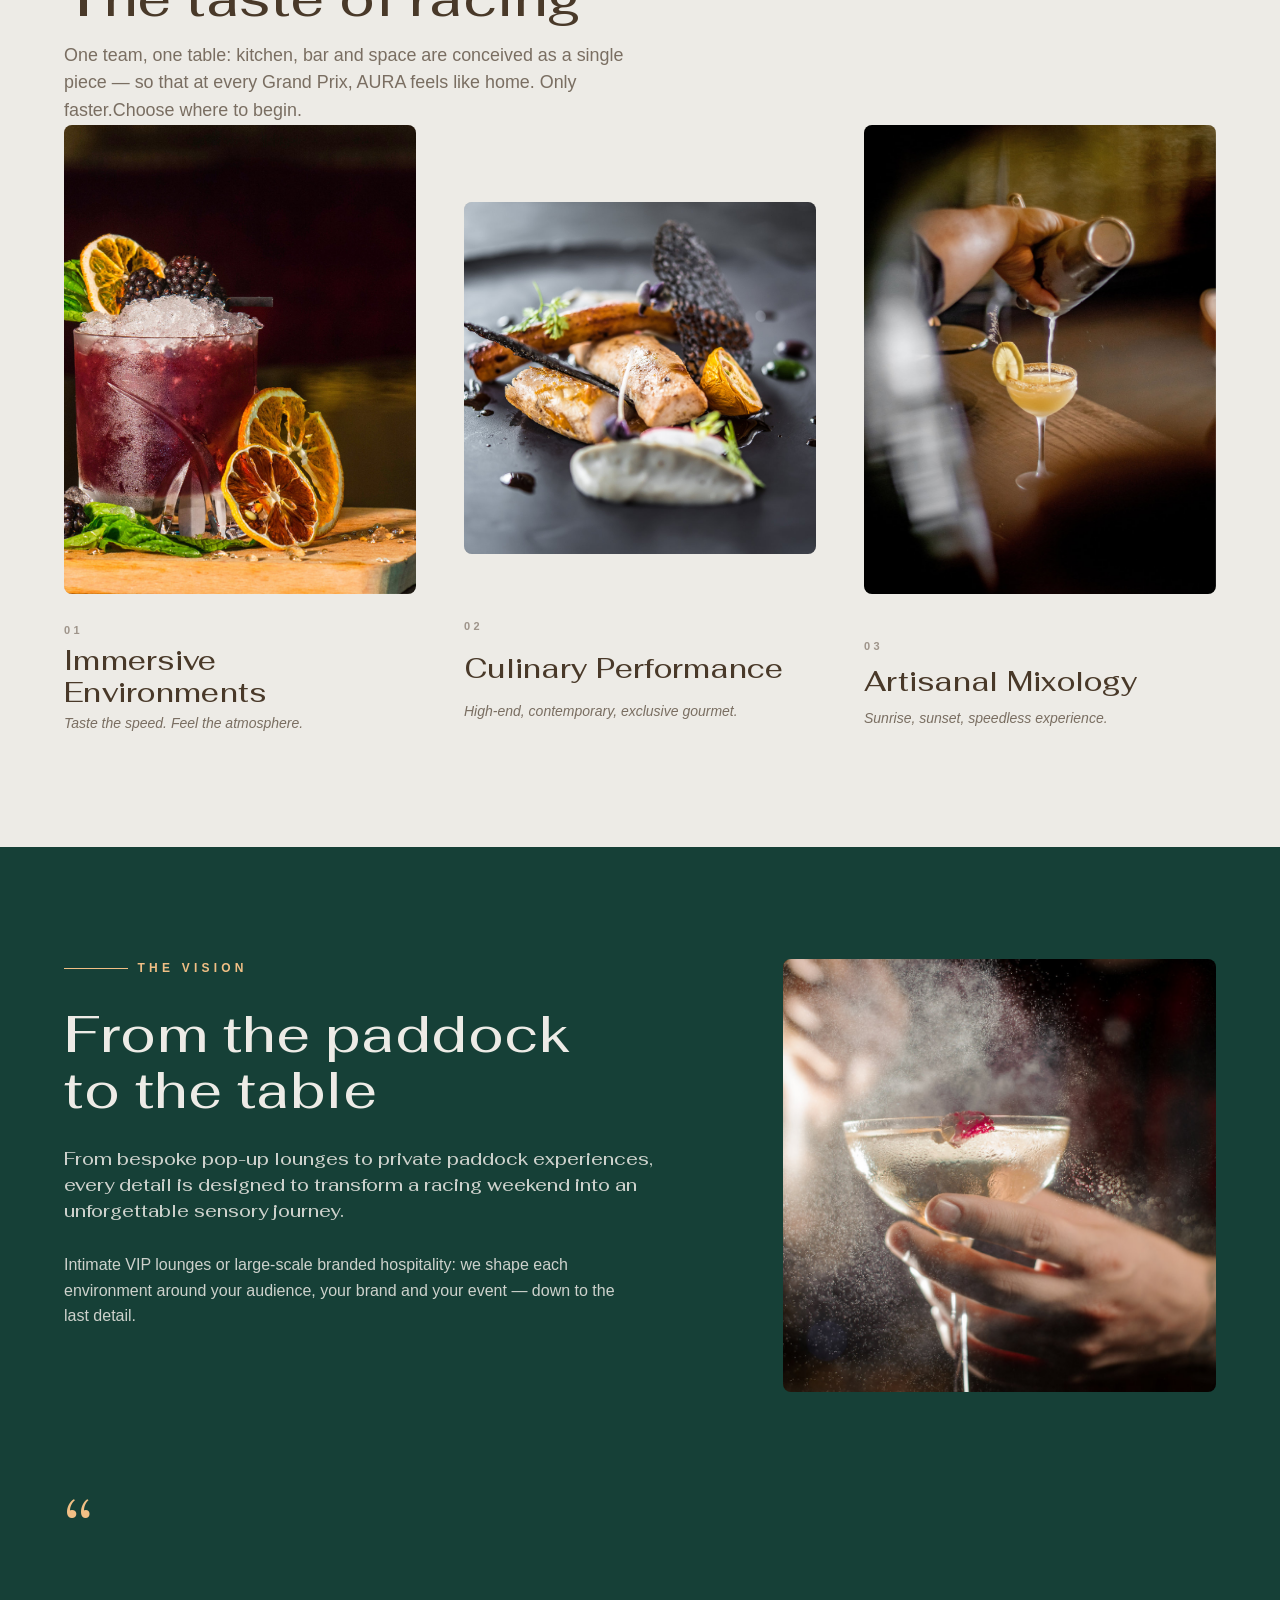
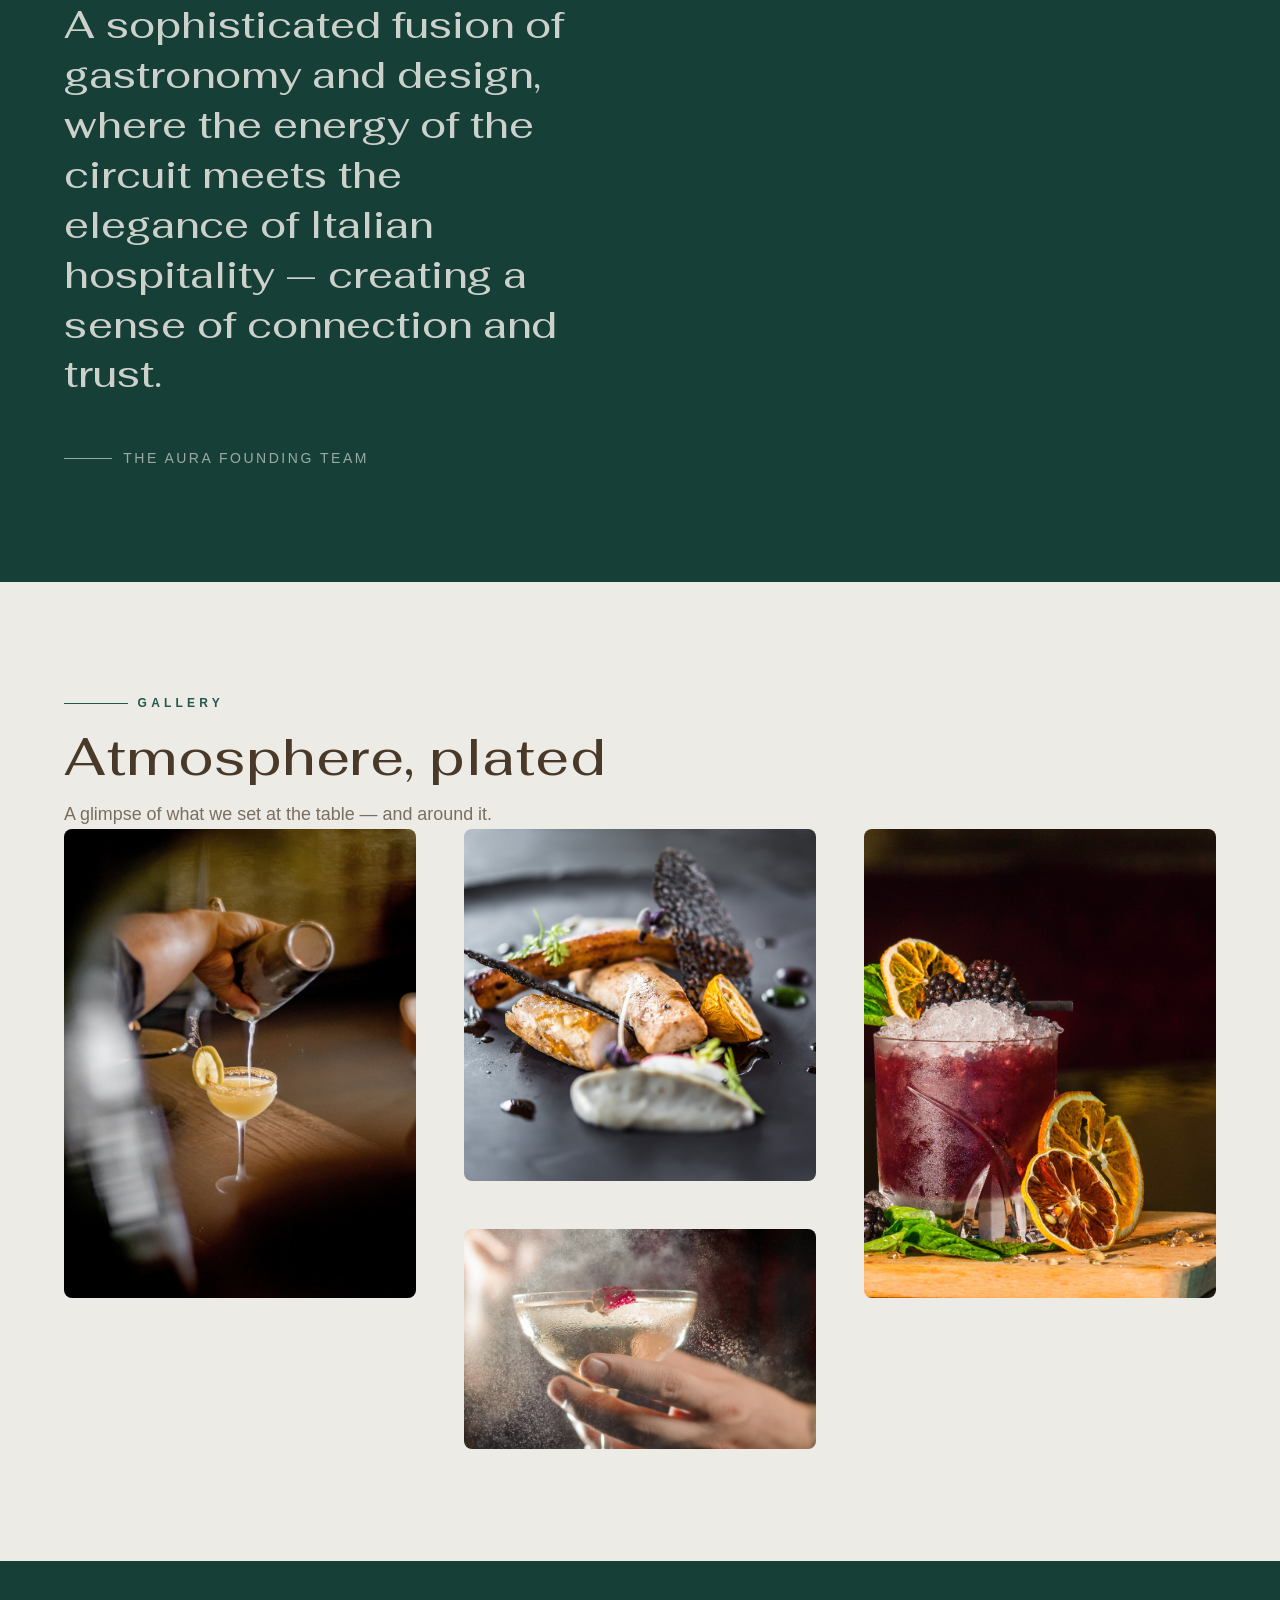
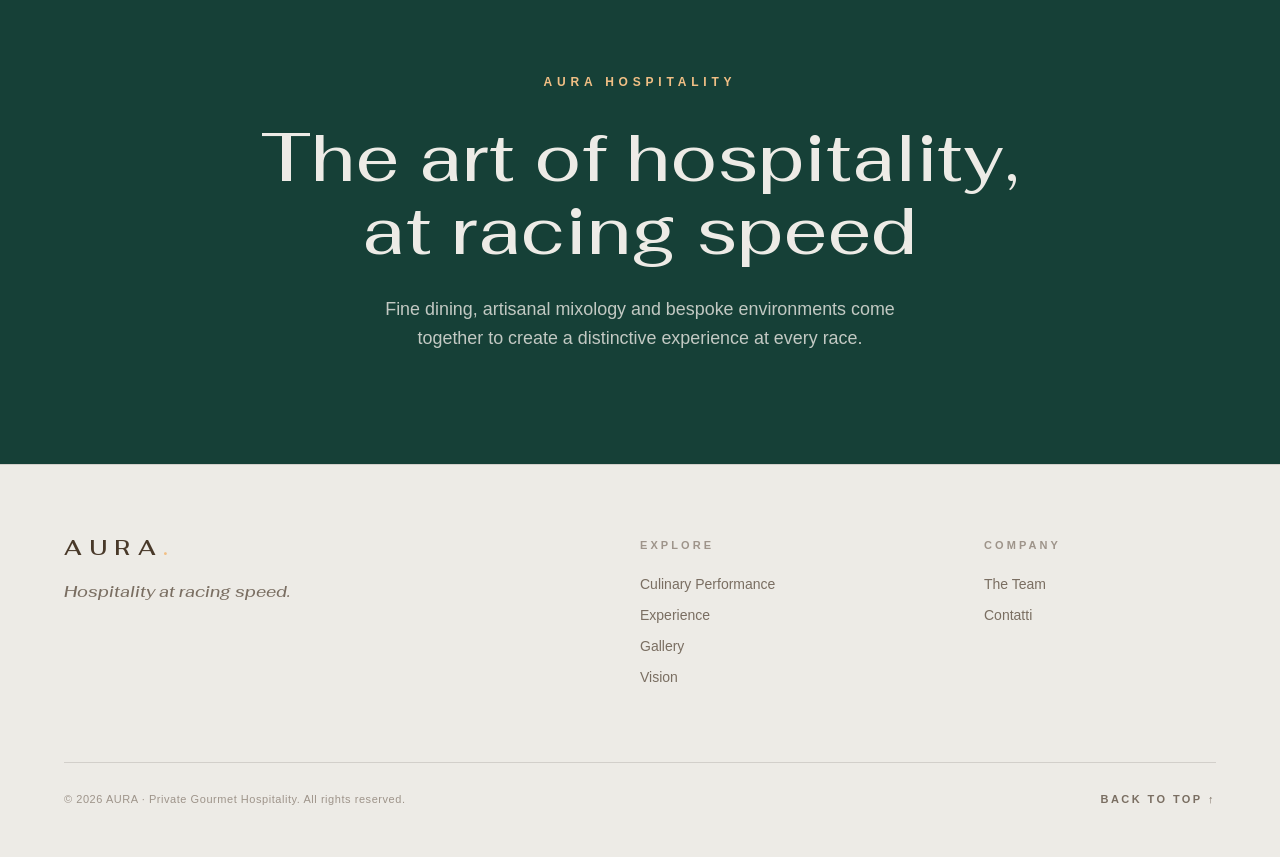
==== commit 5893a049: "aggiunte e modifiche finali" ====
--- a/index.html
+++ b/index.html
@@ -25,15 +25,14 @@
       href="https://fonts.googleapis.com/css2?family=Fahkwang:wght@500;600&display=swap"
     />
 
-    <link rel="icon" type="image/svg+xml" href="assets/icons/favicon.svg" />
+    <link rel="icon" type="image/jpeg" href="assets/icons/favicon.jpg" />
 
     <link rel="stylesheet" href="css/global.css" />
     <link rel="stylesheet" href="css/components.css" />
     <link rel="stylesheet" href="css/layout.css" />
     <!-- ===== SEO · social · structured data =====
-       TODO(live): find&replace "https://aura-hospitality.com" col dominio reale
-       (anche robots.txt e sitemap.xml). -->
-    <link rel="canonical" href="https://aura-hospitality.com/" />
+       Dominio canonico: auracatering.it; auracatering.eu va reindirizzato. -->
+    <link rel="canonical" href="https://auracatering.it/" />
     <meta property="og:type" content="website" />
     <meta property="og:site_name" content="AURA" />
     <meta property="og:title" content="AURA — Private Motorsport Hospitality" />
@@ -41,10 +40,10 @@
       property="og:description"
       content="AURA designs private gastronomic experiences inside the world of motorsport: fine dining, artisanal mixology and bespoke lounges — from the paddock to the podium."
     />
-    <meta property="og:url" content="https://aura-hospitality.com/" />
+    <meta property="og:url" content="https://auracatering.it/" />
     <meta
       property="og:image"
-      content="https://aura-hospitality.com/assets/img/hero.jpg"
+      content="https://auracatering.it/assets/img/hero.jpg"
     />
     <meta property="og:image:width" content="1179" />
     <meta property="og:image:height" content="900" />
@@ -55,8 +54,8 @@
         "@context": "https://schema.org",
         "@type": "Organization",
         "name": "AURA",
-        "url": "https://aura-hospitality.com/",
-        "logo": "https://aura-hospitality.com/assets/icons/favicon.svg",
+        "url": "https://auracatering.it/",
+        "logo": "https://auracatering.it/assets/icons/favicon.jpg",
         "description": "Private motorsport hospitality: fine dining, artisanal mixology and bespoke lounges inside the world of racing."
       }
     </script>
@@ -91,14 +90,8 @@
             <li><a class="site-nav__link" href="#gallery">Gallery</a></li>
             <li><a class="site-nav__link" href="team.html">The Team</a></li>
           </ul>
-          <a class="site-nav__cta btn btn--ghost-inv" href="contatti.html">
-            Get in touch <span class="arr" aria-hidden="true">→</span>
-          </a>
         </nav>
 
-        <a class="header__cta btn btn--solid" href="contatti.html">
-          Get in touch <span class="arr" aria-hidden="true">→</span>
-        </a>
       </div>
     </header>
 
@@ -202,7 +195,7 @@
 
           <div class="pillars">
             <article class="card reveal reveal--d1">
-              <a class="card__link" href="contatti.html">
+              <div class="card__content">
                 <div class="card__fig figure figure--portrait">
                   <img
                     src="assets/img/cocktail-more.jpg"
@@ -218,11 +211,11 @@
                   <h3 class="card__title">Immersive Environments</h3>
                   <p class="card__tag">Taste the speed. Feel the atmosphere.</p>
                 </div>
-              </a>
+              </div>
             </article>
 
             <article class="card reveal reveal--d2">
-              <a class="card__link" href="contatti.html">
+              <div class="card__content">
                 <div class="card__fig figure figure--square">
                   <img
                     src="assets/img/piatto-gourmet.jpg"
@@ -240,11 +233,11 @@
                     High-end, contemporary, exclusive gourmet.
                   </p>
                 </div>
-              </a>
+              </div>
             </article>
 
             <article class="card reveal reveal--d3">
-              <a class="card__link" href="contatti.html">
+              <div class="card__content">
                 <div class="card__fig figure figure--portrait">
                   <img
                     src="assets/img/cocktail-versato.jpg"
@@ -262,7 +255,7 @@
                     Sunrise, sunset, speedless experience.
                   </p>
                 </div>
-              </a>
+              </div>
             </article>
           </div>
         </div>
@@ -377,15 +370,12 @@
       <section class="section section--dark">
         <div class="container">
           <div class="cta reveal">
-            <p class="eyebrow">By invitation</p>
-            <h2 class="cta__title">Let’s set your table at the next race</h2>
+            <p class="eyebrow">AURA Hospitality</p>
+            <h2 class="cta__title">The art of hospitality, at racing speed</h2>
             <p class="cta__sub">
-              Tell us about your event — we’ll design the experience around it,
-              from the first aperitivo to the last lap.
+              Fine dining, artisanal mixology and bespoke environments come
+              together to create a distinctive experience at every race.
             </p>
-            <a class="btn btn--gold" href="contatti.html">
-              Get in touch <span class="arr" aria-hidden="true">→</span>
-            </a>
           </div>
         </div>
       </section>
@@ -418,14 +408,14 @@
             <p class="footer__title">Company</p>
             <ul class="footer__list" role="list">
               <li><a class="footer__link" href="team.html">The Team</a></li>
-              <li><a class="footer__link" href="contatti.html">Contact</a></li>
+              <li><a class="footer__link" href="contatti.html">Contatti</a></li>
             </ul>
           </div>
         </div>
 
         <div class="footer__bottom">
           <p class="footer__legal">
-            © <span id="year">2026</span> AURA · Private Motorsport Hospitality.
+            © <span id="year">2026</span> AURA · Private Gourmet Hospitality.
             All rights reserved.
           </p>
           <a class="back-top" href="#top">
--- a/css/components.css
+++ b/css/components.css
@@ -20,6 +20,13 @@
 }
 .logo b { color: var(--oro); font-weight: 600; }        /* il punto finale */
 .logo--inv { color: var(--crema); }                     /* su fondo scuro */
+
+@media (max-width: 39.99em) {
+  .header .logo {
+    font-size: clamp(.8rem, 3.5vw, 1rem);
+    letter-spacing: .28em;
+  }
+}
 
 /* --------------------------------------------------------------------------
    2 · BUTTONS — min-height 3rem = 48px: tap target comodo su telefono.
@@ -136,7 +143,7 @@
   gap: var(--sp-s);
   justify-items: start;
 }
-.card__link { text-decoration: none; display: grid; gap: inherit; width: 100%; }
+.card__content { display: grid; gap: inherit; width: 100%; }
 
 .card__fig { overflow: hidden; border-radius: var(--radius-m); }
 .card__fig img {
@@ -146,8 +153,6 @@
   transition: transform .6s var(--ease-out);
   will-change: transform;
 }
-.card__link:hover .card__fig img,
-.card__link:focus-visible .card__fig img { transform: scale(1.045); }
 
 /* Didascalia: numero d'ordine + titolo + tagline — la voce del brand */
 .card__cap { display: grid; gap: var(--sp-3xs); }
--- a/css/layout.css
+++ b/css/layout.css
@@ -51,6 +51,8 @@
 }
 
 .header__inner {
+  position: relative;
+  z-index: 2;
   display: flex;
   align-items: center;
   gap: var(--sp-s);
@@ -84,15 +86,15 @@
 
 .site-nav {
   position: fixed;
-  inset: 0;
-  z-index: -1;                                   /* sotto l'header: il logo resta visibile */
-  display: grid;
-  align-content: center;
-  padding-block: var(--header-h) var(--sp-l) var(--sp-xl);
+  inset-inline: 0;
+  inset-block: var(--header-h) 0;
+  z-index: 1;
+  display: grid;
+  align-content: start;
+  overflow-y: auto;
+  padding-block: var(--sp-l);
   padding-inline: var(--gutter);
-  background: rgba(22, 64, 55, .98);             /* #164037: si lega alle sezioni scure */
-  -webkit-backdrop-filter: blur(8px);
-  backdrop-filter: blur(8px);
+  background: var(--crema);
   visibility: hidden;
   opacity: 0;
   translate: 0 3%;
@@ -108,7 +110,7 @@
   font-weight: 500;
   font-size: clamp(1.6rem, 7vw, 2.6rem);
   line-height: 1.1;
-  color: var(--crema);
+  color: var(--marrone);
   text-decoration: none;
   opacity: 0;
   translate: 0 1.25rem;
@@ -117,8 +119,8 @@
               color var(--t-fast);
 }
 .site-nav__link:hover,
-.site-nav__link:focus-visible { color: var(--oro); }
-.site-nav__link:focus-visible { outline-color: var(--oro); }
+.site-nav__link:focus-visible { color: var(--verde); }
+.site-nav__link:focus-visible { outline-color: var(--verde); }
 
 /* Entrata a cascata SOLO all'apertura: alla chiusura niente ritardi → snap */
 .site-nav.is-open .site-nav__link { opacity: 1; translate: 0 0; }
@@ -128,14 +130,22 @@
 .site-nav.is-open .site-nav__list li:nth-child(4) a { transition-delay: .24s; }
 .site-nav.is-open .site-nav__list li:nth-child(5) a { transition-delay: .30s; }
 
-.site-nav__cta { justify-self: start; margin-block-start: var(--sp-m); }
-
-/* Menu aperto: la barra si "veste" di crema su fondo verde */
+.site-nav__cta {
+  justify-self: start;
+  margin-block-start: var(--sp-m);
+  border-color: var(--marrone-40);
+  color: var(--marrone);
+}
+
+/* Menu aperto: header e pannello crema restano separati e leggibili. */
 body.menu-open { overflow: hidden; }             /* blocco lo scroll della pagina */
 body.menu-open .logo,
-body.menu-open .logo b { color: var(--crema); }
-body.menu-open .nav-toggle span { background: var(--crema); }
-body.menu-open .header { background: transparent; border-block-end-color: transparent; }
+body.menu-open .logo b { color: var(--marrone); }
+body.menu-open .nav-toggle span { background: var(--marrone); }
+body.menu-open .header {
+  background: var(--crema);
+  border-block-end-color: var(--crema-bordo);
+}
 /* ^ quest'ordine conta: vince sul .is-scrolled a parità di specificità */
 
 /* Hamburger → X */
@@ -205,6 +215,7 @@
   min-height: 100vh;                             /* fallback: browser vecchi */
   min-height: 100svh;                            /* quella giusta su mobile */
   overflow: hidden;
+  background: #000;
 }
 .hero__img {
   position: absolute;
@@ -212,6 +223,9 @@
   width: 100%;
   height: 100%;
   object-fit: cover;
+}
+@media (max-width: 39.99em) {
+  .hero__img { object-fit: contain; }
 }
 /* Invito allo scroll, in basso a destra */
 .hero__cue {
@@ -587,6 +601,53 @@
 .contact-block__value a:focus-visible { color: var(--verde); text-decoration-color: var(--verde); }
 .contact-note { font-style: italic; color: var(--marrone-70); font-size: var(--fs-small); }
 
+.contact-details { margin-block-start: var(--sp-l); }
+.contact-card {
+  display: grid;
+  align-content: start;
+  gap: var(--sp-s);
+  padding: var(--sp-m);
+  border: 1px solid var(--crema-bordo);
+  border-radius: var(--radius-m);
+  background: var(--crema-chiara);
+}
+.contact-card__title {
+  font-family: var(--font-display);
+  font-size: var(--fs-h3);
+}
+.contact-card__list {
+  display: grid;
+  gap: var(--sp-xs);
+  padding: 0;
+  list-style: none;
+}
+.contact-card__list a,
+.contact-card__number a {
+  color: var(--marrone);
+  text-decoration-color: var(--marrone-40);
+  text-underline-offset: .2em;
+  overflow-wrap: anywhere;
+}
+.contact-card__list a:hover,
+.contact-card__list a:focus-visible,
+.contact-card__number a:hover,
+.contact-card__number a:focus-visible { color: var(--verde); }
+.contact-card__name {
+  color: var(--marrone-70);
+  font-size: var(--fs-small);
+}
+.contact-card__number { font-size: var(--fs-body-l); }
+.contact-card__actions {
+  display: flex;
+  flex-wrap: wrap;
+  gap: var(--sp-xs);
+}
+.contact-copy-status {
+  min-height: 1.5em;
+  color: var(--verde);
+  font-size: var(--fs-small);
+}
+
 .form { display: grid; gap: var(--sp-m); }
 .form__row { display: grid; gap: var(--sp-m); }
 @media (min-width: 40em) { .form__row { grid-template-columns: 1fr 1fr; } }
@@ -678,6 +739,9 @@
 }
 .member__face--back { transform: rotateY(180deg); }
 .member__face--front {
+  display: grid;
+  grid-template: minmax(0, 1fr) / minmax(0, 1fr);
+  align-content: stretch;
   padding: 0;
   transition: border-color var(--t-med) var(--ease-out);
 }
@@ -687,12 +751,26 @@
   place-items: center;
   width: 100%;
   height: 100%;
+  min-width: 0;
+  min-height: 0;
+  padding: 0;
   color: var(--marrone-40);
   font-family: var(--font-display);
   font-size: clamp(2.5rem, 7vw, 4.5rem);
   font-weight: 500;
   letter-spacing: .06em;
   line-height: 1;
+}
+.member__photo {
+  display: block;
+  width: 100%;
+  height: 100%;
+  object-fit: cover;
+}
+.member__photo--fede { object-position: 56% 50%; }
+.member__profile-link {
+  justify-self: start;
+  margin-block-start: var(--sp-2xs);
 }
 .member__mono b { color: var(--oro); font-weight: 600; }
 .member__back {
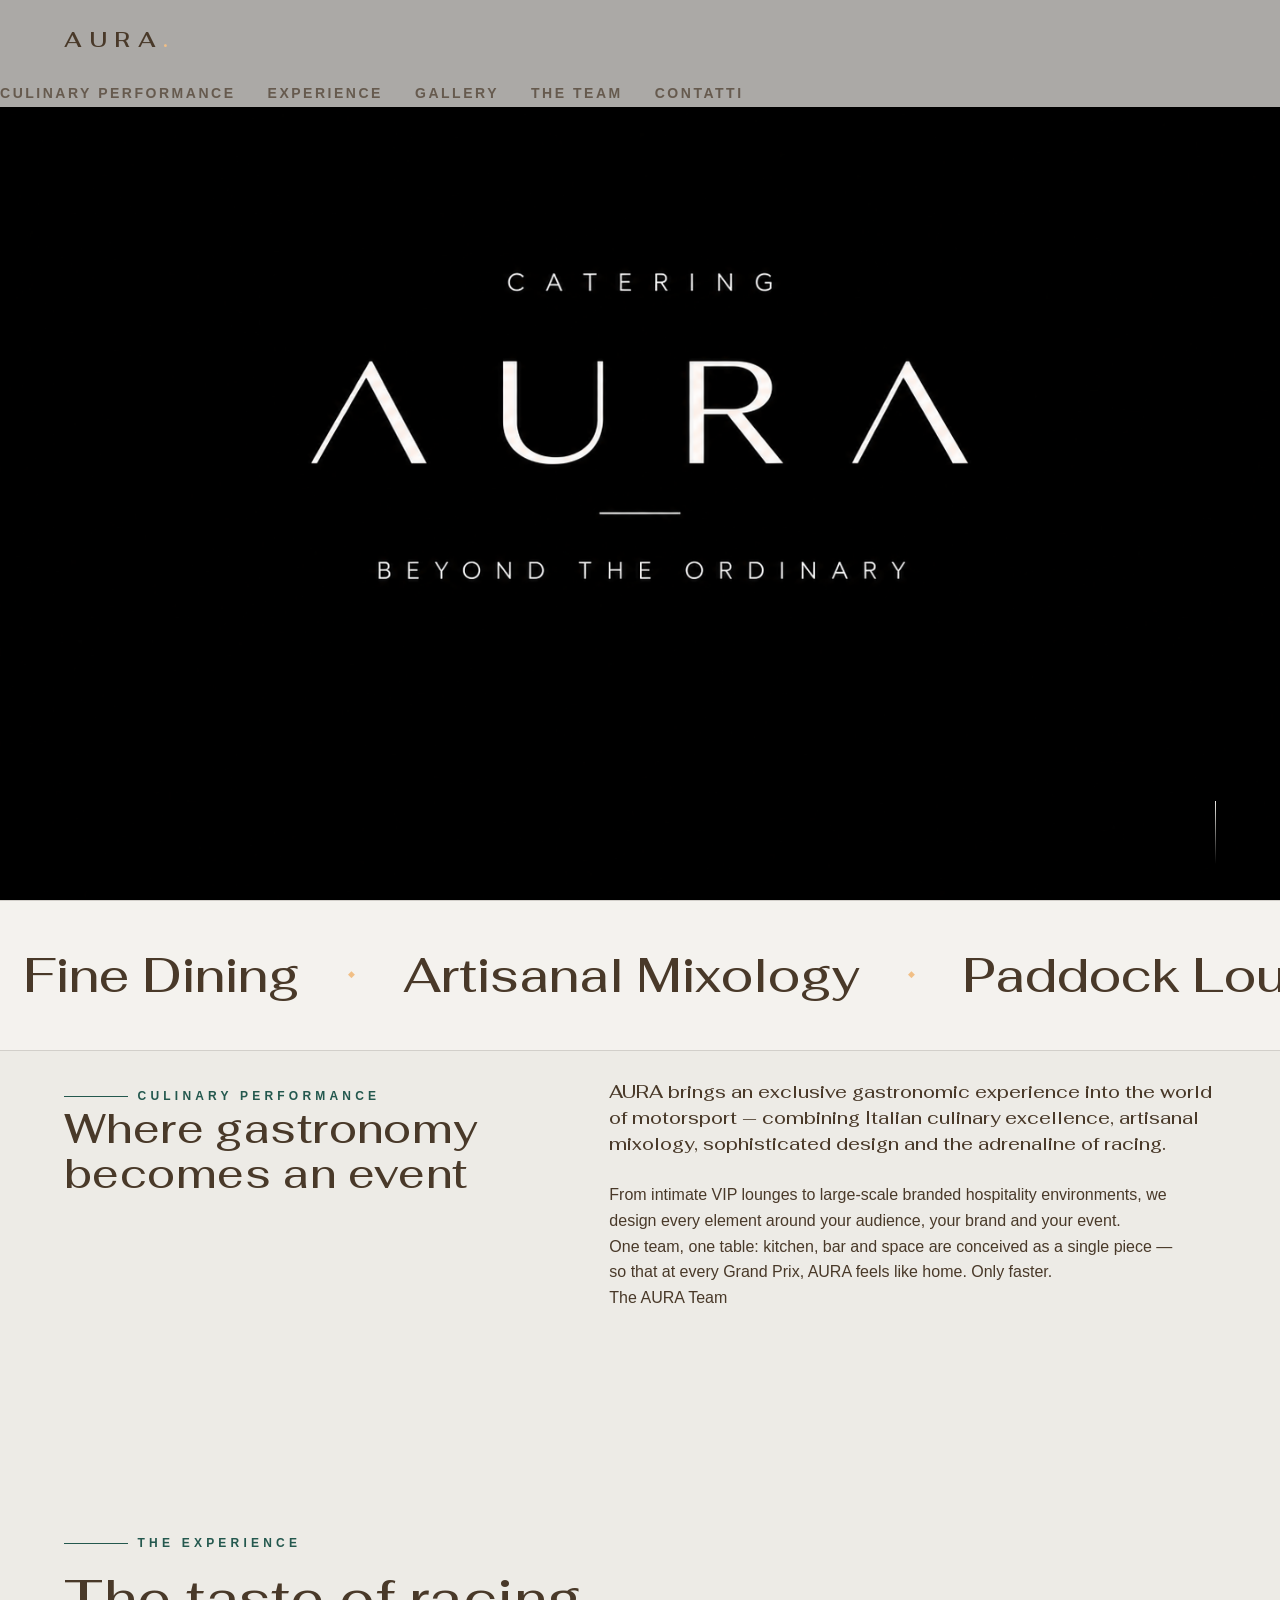
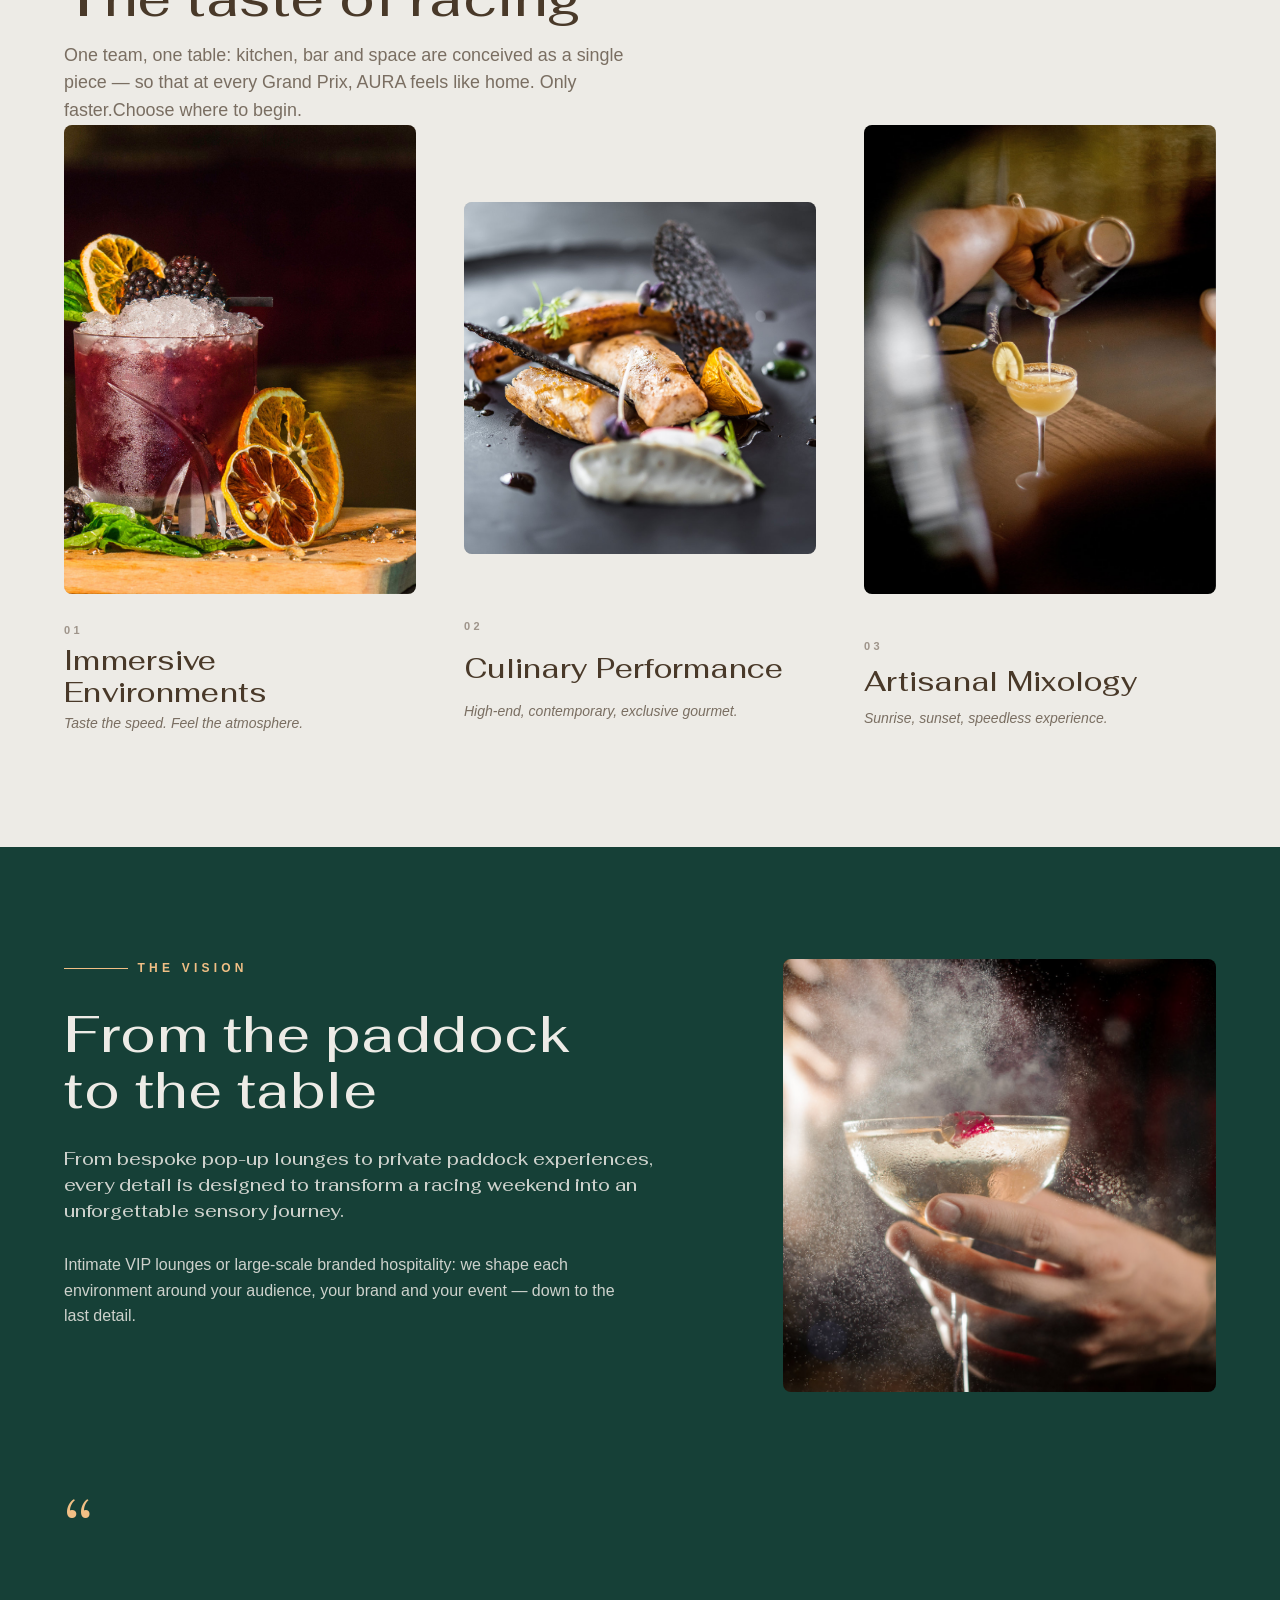
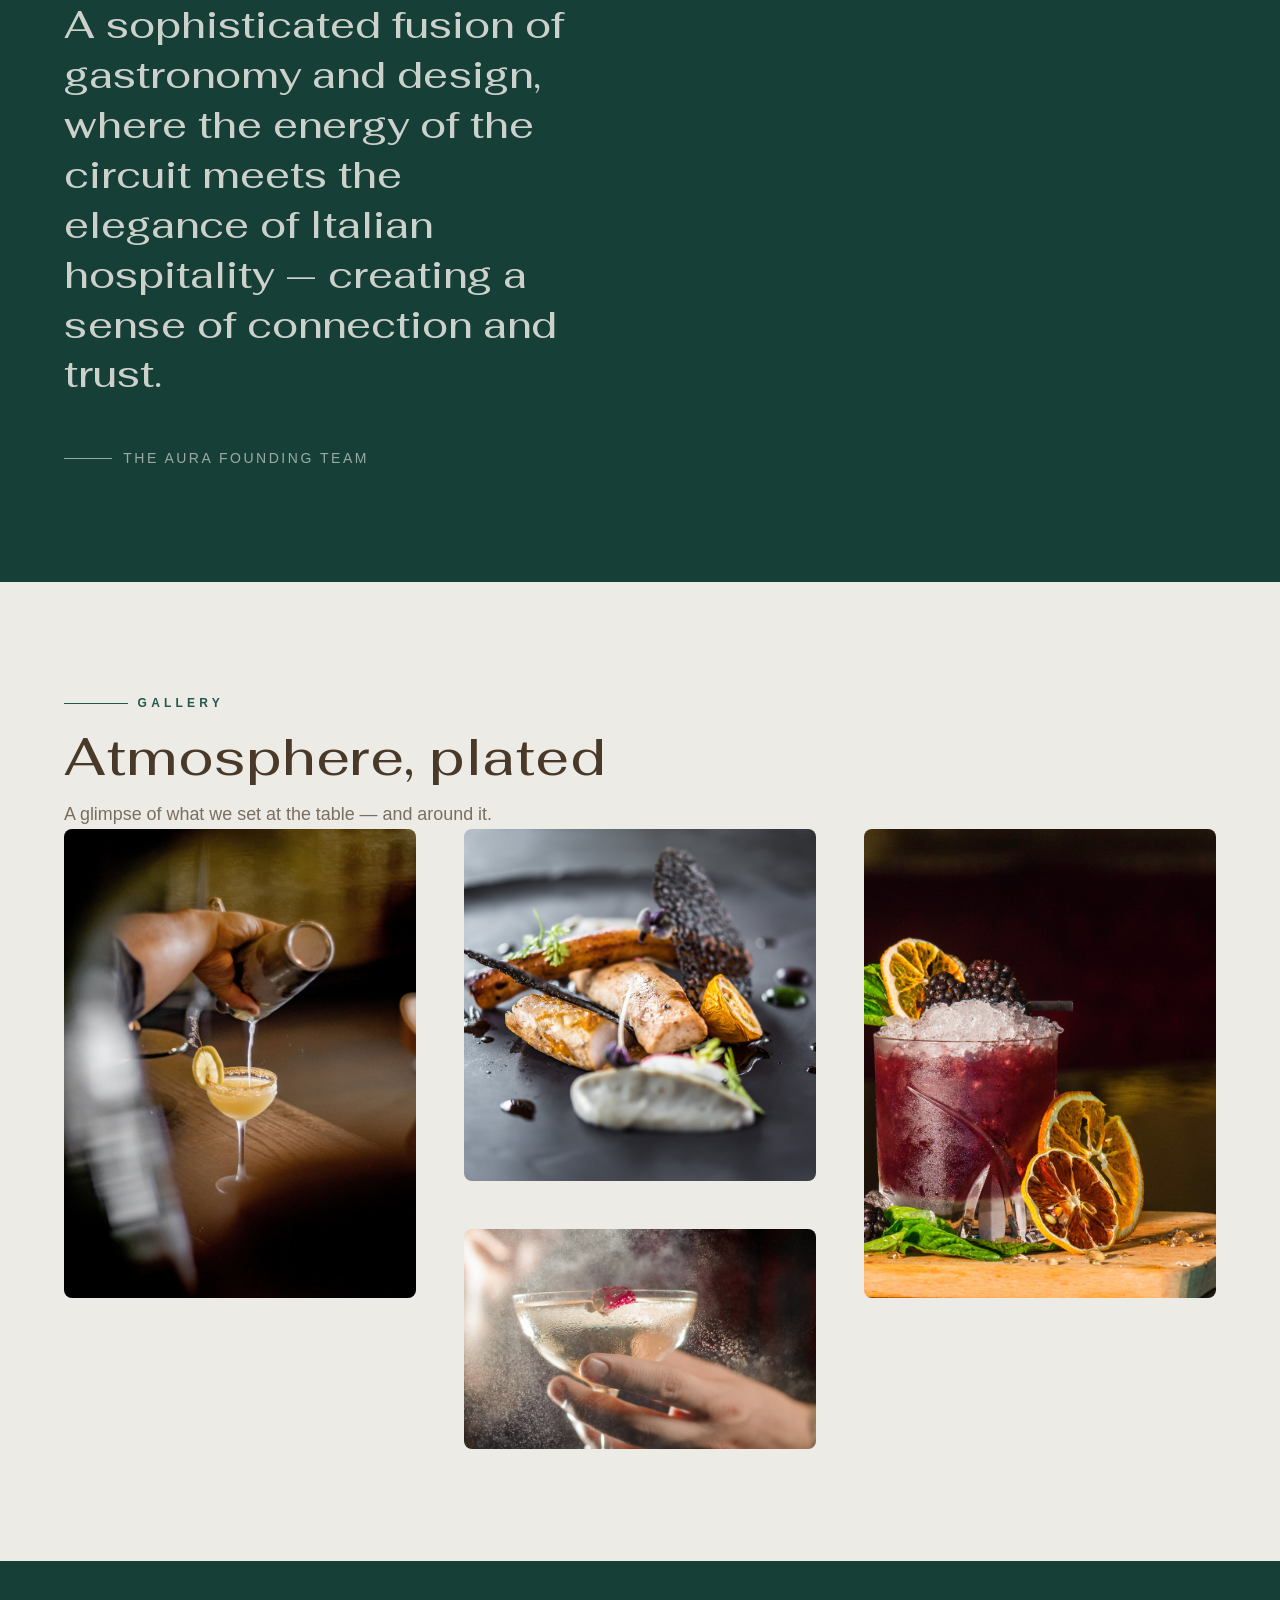
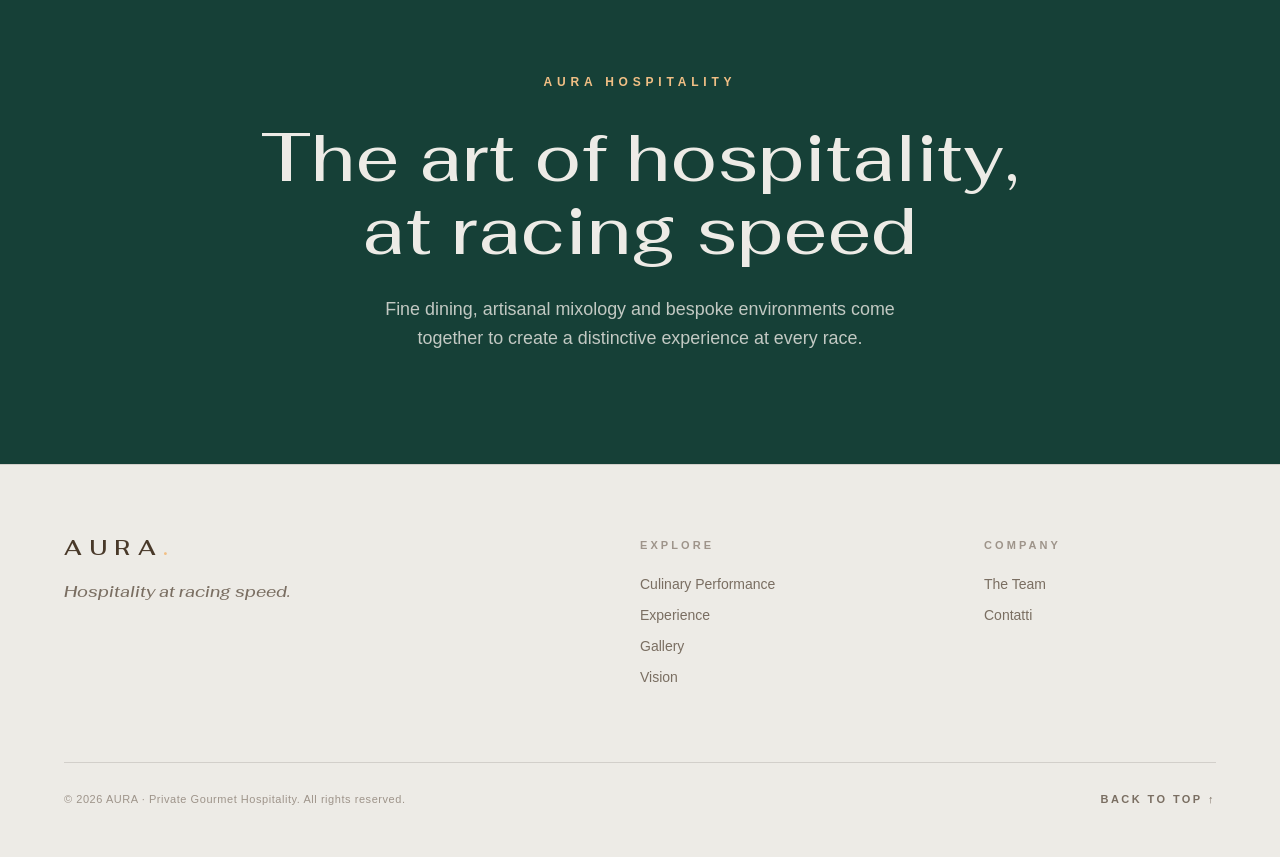
==== commit 844375f7: "cambio menu" ====
--- a/index.html
+++ b/index.html
@@ -77,22 +77,20 @@
         >
           <span></span><span></span>
         </button>
-
-        <!-- Mobile: overlay a tendina · Desktop: riga di link + CTA -->
-        <nav class="site-nav" id="site-nav" aria-label="Main">
-          <ul class="site-nav__list" role="list">
-            <li>
-              <a class="site-nav__link" href="#Culinary Performance"
-                >Culinary Performance</a
-              >
-            </li>
-            <li><a class="site-nav__link" href="#experience">Experience</a></li>
-            <li><a class="site-nav__link" href="#gallery">Gallery</a></li>
-            <li><a class="site-nav__link" href="team.html">The Team</a></li>
-          </ul>
-        </nav>
-
       </div>
+      <nav class="site-nav" id="site-nav" aria-label="Main">
+        <ul class="site-nav__list" role="list">
+          <li>
+            <a class="site-nav__link" href="#Culinary Performance"
+              >Culinary Performance</a
+            >
+          </li>
+          <li><a class="site-nav__link" href="#experience">Experience</a></li>
+          <li><a class="site-nav__link" href="#gallery">Gallery</a></li>
+          <li><a class="site-nav__link" href="team.html">The Team</a></li>
+          <li><a class="site-nav__link" href="contatti.html">Contatti</a></li>
+        </ul>
+      </nav>
     </header>
 
     <main id="main" tabindex="-1">
--- a/css/layout.css
+++ b/css/layout.css
@@ -64,9 +64,7 @@
 .header__cta { display: none; }
 
 /* --------------------------------------------------------------------------
-   2 · NAV — un solo markup, due vite:
-       mobile  = overlay a tendina verde profondo (qui sotto)
-       desktop = riga di link (sezione 2b)
+   2 · NAV — menu a tendina su telefoni e tablet; link in riga su desktop.
    -------------------------------------------------------------------------- */
 .nav-toggle {
   margin-inline-start: auto;                     /* spinge a destra al posto della nav */
@@ -85,50 +83,50 @@
 }
 
 .site-nav {
-  position: fixed;
+  position: absolute;
+  inset-block-start: 100%;
   inset-inline: 0;
-  inset-block: var(--header-h) 0;
   z-index: 1;
   display: grid;
-  align-content: start;
-  overflow-y: auto;
-  padding-block: var(--sp-l);
+  align-content: center;
+  overflow: hidden;
+  height: clamp(22rem, 68svh, 36rem);
+  max-height: calc(100svh - var(--header-h));
+  padding-block: var(--sp-s);
   padding-inline: var(--gutter);
   background: var(--crema);
+  border-block-end: 1px solid var(--crema-bordo);
+  box-shadow: 0 1rem 2rem rgba(73, 57, 41, .12);
   visibility: hidden;
   opacity: 0;
-  translate: 0 3%;
+  translate: 0 -0.5rem;
   transition: opacity var(--t-slow) var(--ease-out),
               translate var(--t-slow) var(--ease-out),
               visibility var(--t-slow);
 }
 .site-nav.is-open { visibility: visible; opacity: 1; translate: 0 0; }
 
-.site-nav__list { display: grid; gap: var(--sp-m); }
+.site-nav__list {
+  display: grid;
+  width: min(100%, var(--container));
+  margin-inline: auto;
+  gap: 0;
+}
 .site-nav__link {
+  display: block;
+  padding-block: clamp(.6rem, 1.8vh, 1rem);
   font-family: var(--font-display);
   font-weight: 500;
-  font-size: clamp(1.6rem, 7vw, 2.6rem);
-  line-height: 1.1;
+  font-size: clamp(1.4rem, 5vw, 2.1rem);
+  line-height: 1.2;
   color: var(--marrone);
   text-decoration: none;
-  opacity: 0;
-  translate: 0 1.25rem;
-  transition: opacity var(--t-med) var(--ease-out),
-              translate var(--t-med) var(--ease-out),
-              color var(--t-fast);
+  border-block-end: 1px solid var(--crema-bordo);
+  transition: color var(--t-fast);
 }
 .site-nav__link:hover,
 .site-nav__link:focus-visible { color: var(--verde); }
 .site-nav__link:focus-visible { outline-color: var(--verde); }
-
-/* Entrata a cascata SOLO all'apertura: alla chiusura niente ritardi → snap */
-.site-nav.is-open .site-nav__link { opacity: 1; translate: 0 0; }
-.site-nav.is-open .site-nav__list li:nth-child(1) a { transition-delay: .06s; }
-.site-nav.is-open .site-nav__list li:nth-child(2) a { transition-delay: .12s; }
-.site-nav.is-open .site-nav__list li:nth-child(3) a { transition-delay: .18s; }
-.site-nav.is-open .site-nav__list li:nth-child(4) a { transition-delay: .24s; }
-.site-nav.is-open .site-nav__list li:nth-child(5) a { transition-delay: .30s; }
 
 .site-nav__cta {
   justify-self: start;
@@ -152,8 +150,8 @@
 .nav-toggle.is-open span:nth-child(1) { transform: translateY(.26em) rotate(45deg); }
 .nav-toggle.is-open span:nth-child(2) { transform: translateY(-.26em) rotate(-45deg); }
 
-/* --- 2b · NAV DESKTOP (≥56em): l'overlay diventa una riga quieta --------- */
-@media (min-width: 56em) {
+/* --- 2b · NAV DESKTOP (≥72em): la tendina diventa una riga quieta -------- */
+@media (min-width: 72em) {
   .nav-toggle,
   .site-nav__cta { display: none; }
   .header__cta { display: inline-flex; }
@@ -162,8 +160,12 @@
     position: static;
     z-index: auto;
     display: block;
+    height: auto;
+    max-height: none;
     margin-inline-start: auto;                  /* logo a sinistra, nav a destra */
     padding: 0;
+    border: 0;
+    box-shadow: none;
     background: none;
     -webkit-backdrop-filter: none;
     backdrop-filter: none;
@@ -171,16 +173,23 @@
     opacity: 1;
     translate: none;
   }
-  .site-nav__list { display: flex; flex-wrap: wrap; gap: clamp(1rem, 2.5vw, 2.25rem); }
+  .site-nav__list {
+    display: flex;
+    width: auto;
+    margin: 0;
+    flex-wrap: wrap;
+    gap: clamp(1rem, 2.5vw, 2.25rem);
+  }
   .site-nav__link {
+    display: inline;
+    padding: 0;
     font-family: var(--font-body);
     font-weight: 600;
     font-size: var(--fs-small);
     letter-spacing: .18em;
     text-transform: uppercase;
     color: var(--marrone-70);
-    opacity: 1;
-    translate: none;
+    border: 0;
     transition: color var(--t-fast);
   }
   /* Sottolineatura oro che cresce da sinistra */
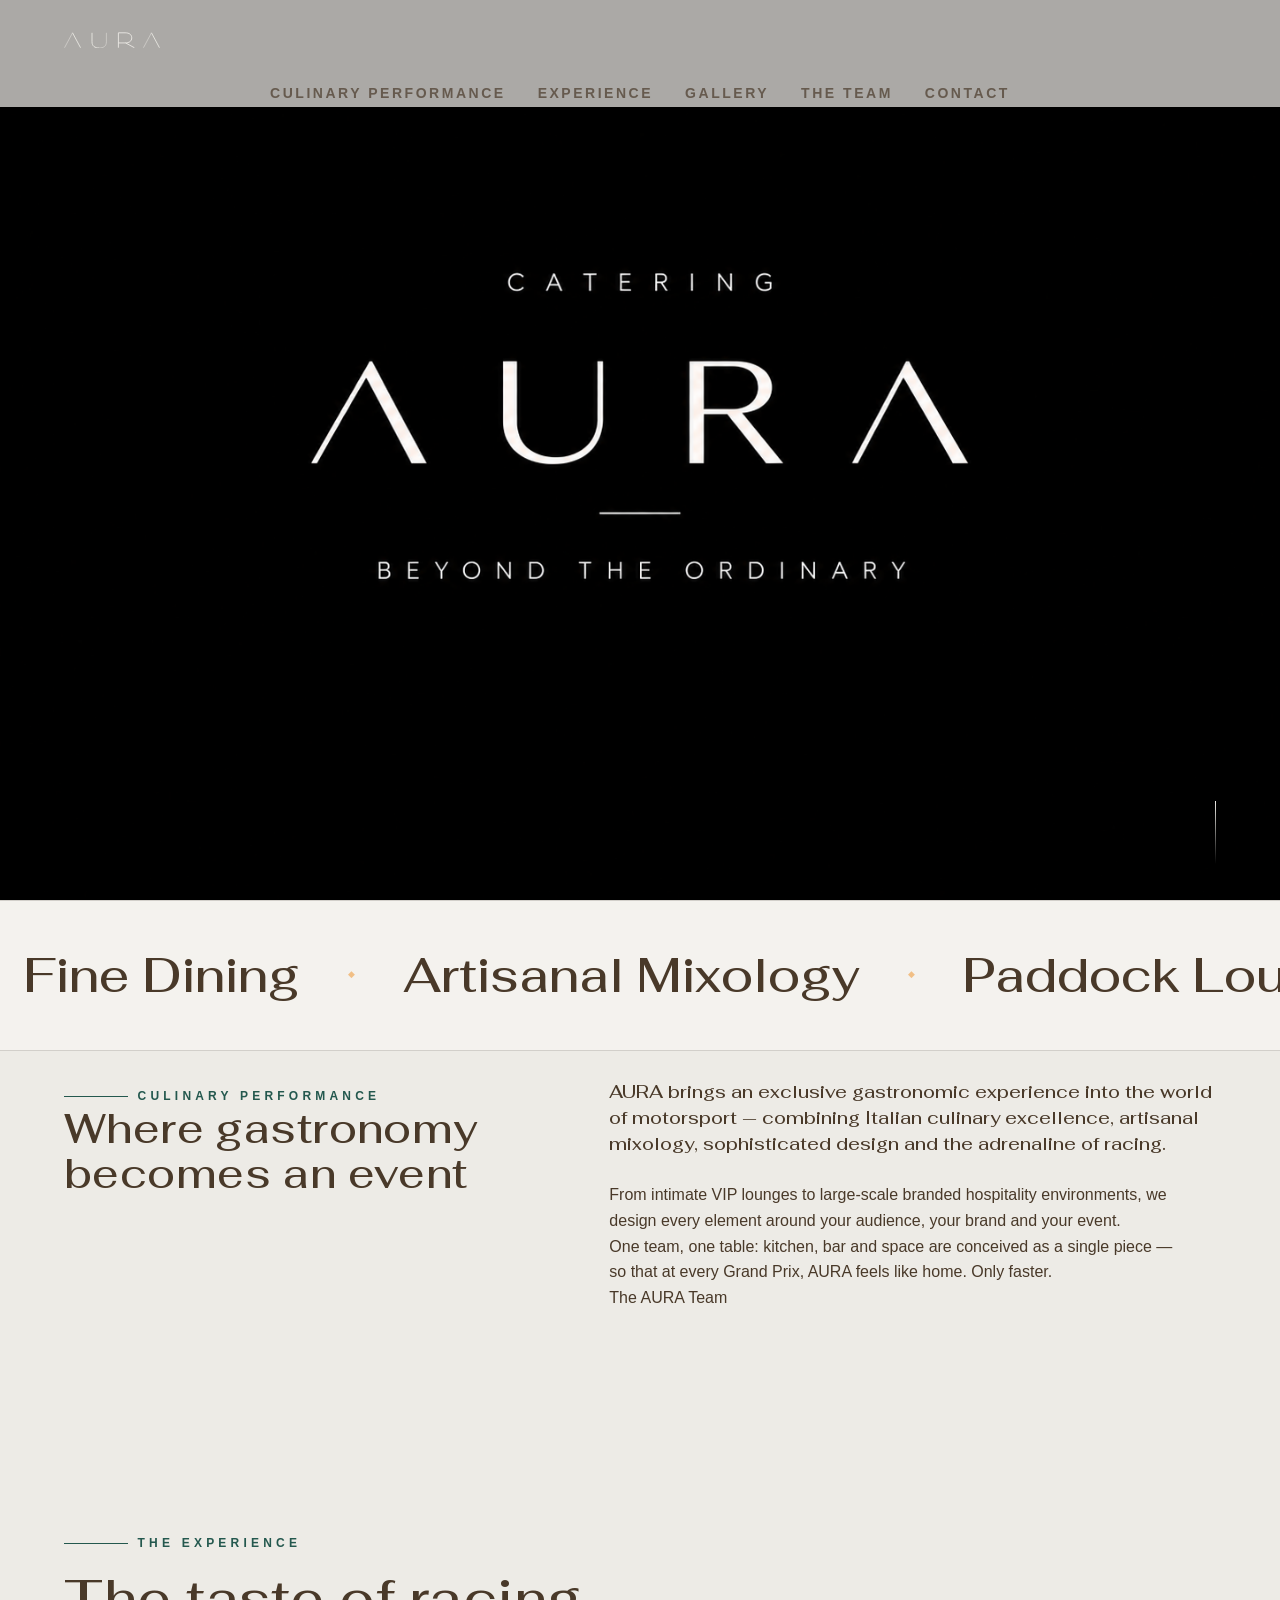
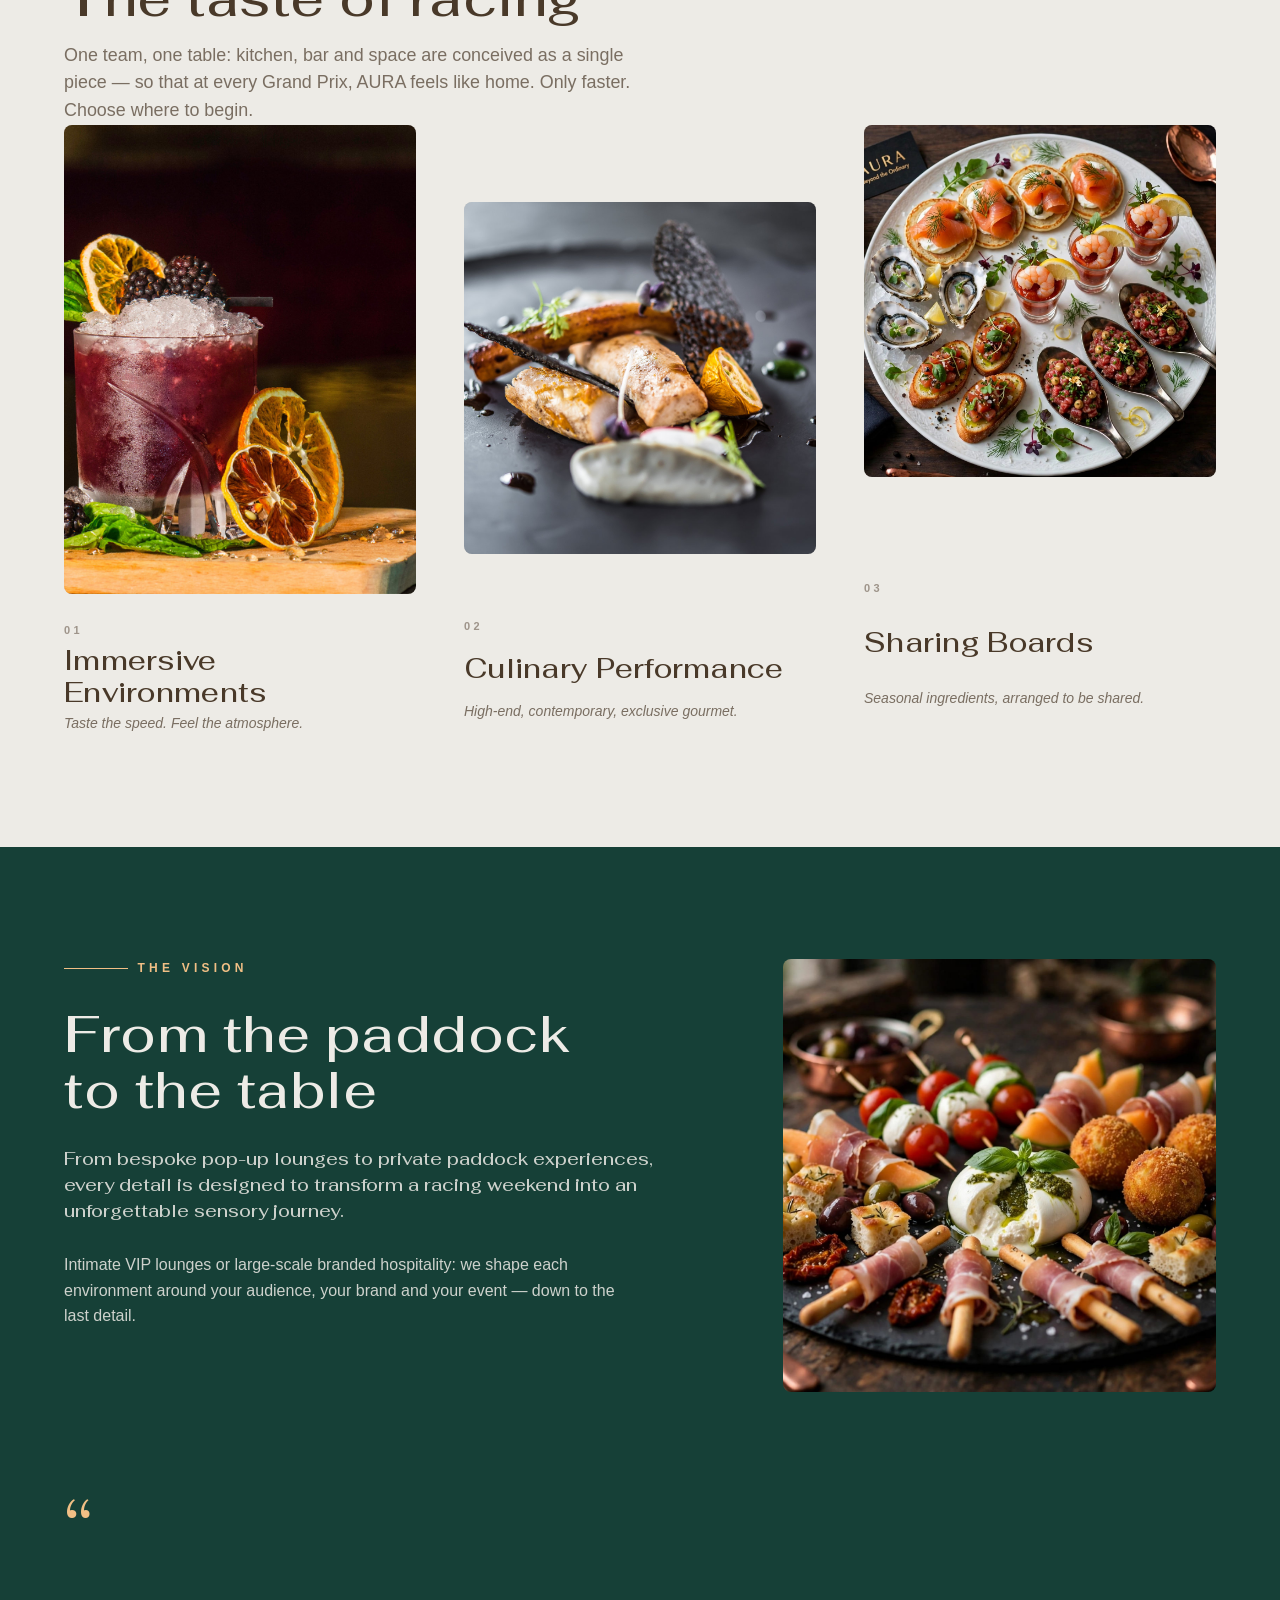
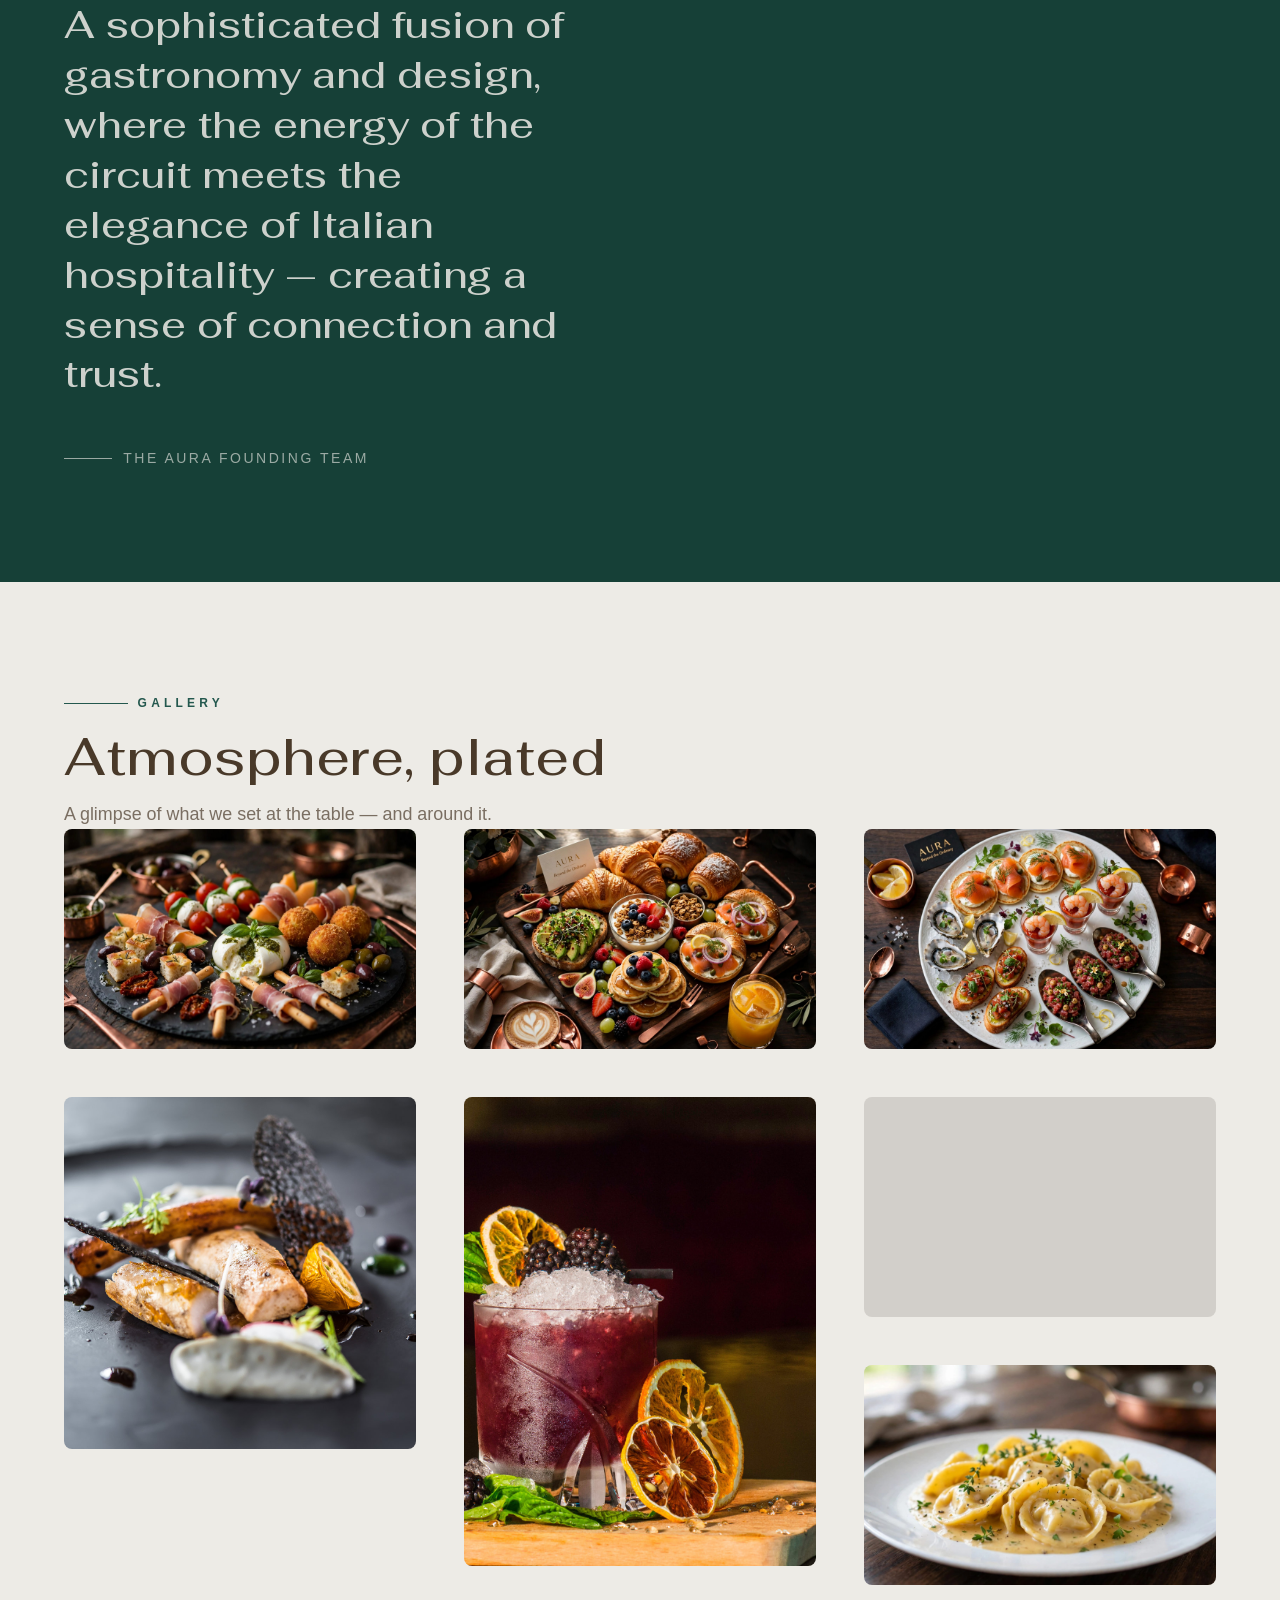
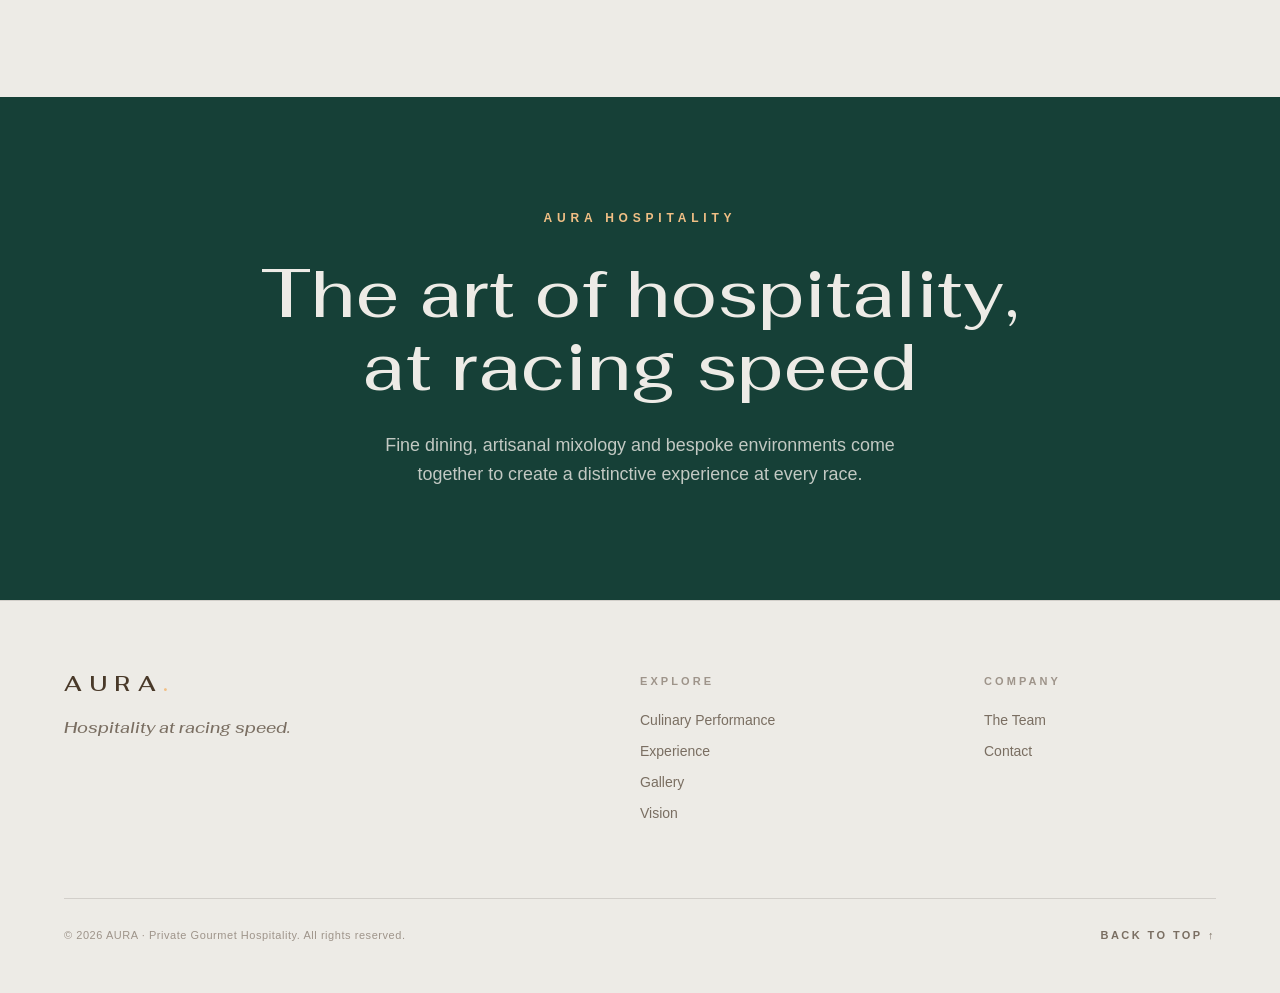
==== commit 74a7608d: "modifiche finali" ====
--- a/index.html
+++ b/index.html
@@ -11,13 +11,13 @@
     />
     <meta name="theme-color" content="#164037" />
 
-    <!-- Arma le animazioni PRIMA del primo paint (vedi note).
-       Se JS manca, html resta "no-js" e il sito è visibile di sua natura. -->
+    <!-- Enable animations before the first paint.
+       Without JavaScript, "no-js" keeps the page visible by default. -->
     <script>
       document.documentElement.classList.replace("no-js", "js");
     </script>
 
-    <!-- Font: 1 famiglia, 2 pesi. Il body usa lo stack di sistema. -->
+    <!-- One font family, two weights. The body uses the system font stack. -->
     <link rel="preconnect" href="https://fonts.googleapis.com" />
     <link rel="preconnect" href="https://fonts.gstatic.com" crossorigin />
     <link
@@ -30,8 +30,8 @@
     <link rel="stylesheet" href="css/global.css" />
     <link rel="stylesheet" href="css/components.css" />
     <link rel="stylesheet" href="css/layout.css" />
-    <!-- ===== SEO · social · structured data =====
-       Dominio canonico: auracatering.it; auracatering.eu va reindirizzato. -->
+    <!-- ===== SEO, social and structured data =====
+       Canonical domain: auracatering.it; auracatering.eu should redirect here. -->
     <link rel="canonical" href="https://auracatering.it/" />
     <meta property="og:type" content="website" />
     <meta property="og:site_name" content="AURA" />
@@ -60,13 +60,23 @@
       }
     </script>
   </head>
-  <body id="top">
+  <body id="top" class="home">
     <a class="skip-link" href="#main">Skip to content</a>
 
     <!-- ============================ HEADER ============================ -->
     <header class="header">
       <div class="header__inner container">
-        <a class="logo" href="index.html">AURA<b>.</b></a>
+        <a class="logo logo--wordmark" href="index.html" aria-label="AURA home">
+          <svg viewBox="0 0 360 62" aria-hidden="true" focusable="false">
+            <path class="logo__a-left" d="M2 59 32 3" />
+            <path class="logo__a-right" d="m32 3 30 56" />
+            <path class="logo__u-left" d="M105 3v34c0 15 10 23 27 23" />
+            <path class="logo__u-right" d="M132 60c17 0 27-8 27-23V3" />
+            <path class="logo__r" d="M204 59V3h25c16 0 25 7 25 19s-9 19-25 19h-25m27 0 33 18" />
+            <path class="logo__a-left" d="m298 59 30-56" />
+            <path class="logo__a-right" d="m328 3 30 56" />
+          </svg>
+        </a>
 
         <button
           class="nav-toggle"
@@ -88,7 +98,7 @@
           <li><a class="site-nav__link" href="#experience">Experience</a></li>
           <li><a class="site-nav__link" href="#gallery">Gallery</a></li>
           <li><a class="site-nav__link" href="team.html">The Team</a></li>
-          <li><a class="site-nav__link" href="contatti.html">Contatti</a></li>
+          <li><a class="site-nav__link" href="contatti.html">Contact</a></li>
         </ul>
       </nav>
     </header>
@@ -187,7 +197,7 @@
             <p class="section-head__lead">
               One team, one table: kitchen, bar and space are conceived as a
               single piece — so that at every Grand Prix, AURA feels like home.
-              Only faster.Choose where to begin.
+              Only faster. Choose where to begin.
             </p>
           </div>
 
@@ -236,21 +246,21 @@
 
             <article class="card reveal reveal--d3">
               <div class="card__content">
-                <div class="card__fig figure figure--portrait">
+                <div class="card__fig figure figure--square">
                   <img
-                    src="assets/img/cocktail-versato.jpg"
-                    alt="A signature cocktail being poured"
-                    width="900"
-                    height="1100"
+                    src="assets/img/taglierePesce.jpg"
+                    alt="Seafood sharing board"
+                    width="1920"
+                    height="1280"
                     loading="lazy"
                     decoding="async"
                   />
                 </div>
                 <div class="card__cap">
                   <span class="card__num">03</span>
-                  <h3 class="card__title">Artisanal Mixology</h3>
+                  <h3 class="card__title">Sharing Boards</h3>
                   <p class="card__tag">
-                    Sunrise, sunset, speedless experience.
+                    Seasonal ingredients, arranged to be shared.
                   </p>
                 </div>
               </div>
@@ -281,10 +291,10 @@
             <div class="split__aside reveal reveal--d1">
               <figure class="figure figure--square">
                 <img
-                  src="assets/img/cocktail-mano.jpg"
-                  alt="Signature cocktail in hand at a paddock lounge"
-                  width="900"
-                  height="1000"
+                  src="assets/img/tagliereBurrata.jpg"
+                  alt="Burrata sharing board"
+                  width="1920"
+                  height="1280"
                   loading="lazy"
                   decoding="async"
                 />
@@ -316,15 +326,15 @@
           </div>
         </div>
 
-        <!-- Mobile: carosello a scatto full-bleed · Desktop: masonry.
-           Il container + margini negativi = la scorsa esce fino al bordo. -->
+        <!-- Mobile: full-bleed snap carousel. Desktop: masonry.
+           The container and negative margins extend the gallery to the edge. -->
         <div class="gallery container">
-          <figure class="figure figure--portrait gallery__item reveal">
-            <img
-              src="assets/img/cocktail-versato.jpg"
-              alt="A signature cocktail being poured"
-              width="900"
-              height="1100"
+          <figure class="figure figure--wide gallery__item reveal">
+            <img
+              src="assets/img/tagliereBurrata.jpg"
+              alt="Burrata sharing board"
+              width="1920"
+              height="1280"
               loading="lazy"
               decoding="async"
             />
@@ -341,22 +351,50 @@
           </figure>
           <figure class="figure figure--wide gallery__item reveal reveal--d2">
             <img
-              src="assets/img/cocktail-mano.jpg"
-              alt="Signature cocktail in hand at a paddock lounge"
-              width="900"
-              height="1000"
-              loading="lazy"
-              decoding="async"
-            />
-          </figure>
-          <figure
-            class="figure figure--portrait gallery__item reveal reveal--d3"
-          >
+              src="assets/img/tagliereColazione.jpg"
+              alt="Breakfast sharing board"
+              width="1920"
+              height="1280"
+              loading="lazy"
+              decoding="async"
+            />
+          </figure>
+          <figure class="figure figure--portrait gallery__item reveal reveal--d3">
             <img
               src="assets/img/cocktail-more.jpg"
               alt="Blackberry and mint signature cocktail"
               width="900"
               height="1300"
+              loading="lazy"
+              decoding="async"
+            />
+          </figure>
+          <figure class="figure figure--wide gallery__item reveal">
+            <img
+              src="assets/img/taglierePesce.jpg"
+              alt="Seafood sharing board"
+              width="1920"
+              height="1280"
+              loading="lazy"
+              decoding="async"
+            />
+          </figure>
+          <figure class="figure figure--wide gallery__item reveal reveal--d1">
+            <img
+              src="assets/img/tagliereRandom.jpg"
+              alt="A selection of Italian sharing-board dishes"
+              width="1920"
+              height="1280"
+              loading="lazy"
+              decoding="async"
+            />
+          </figure>
+          <figure class="figure figure--wide gallery__item reveal reveal--d2">
+            <img
+              src="assets/img/cappelletti.jpg"
+              alt="Cappelletti pasta"
+              width="2048"
+              height="1156"
               loading="lazy"
               decoding="async"
             />
@@ -406,7 +444,7 @@
             <p class="footer__title">Company</p>
             <ul class="footer__list" role="list">
               <li><a class="footer__link" href="team.html">The Team</a></li>
-              <li><a class="footer__link" href="contatti.html">Contatti</a></li>
+              <li><a class="footer__link" href="contatti.html">Contact</a></li>
             </ul>
           </div>
         </div>
--- a/css/components.css
+++ b/css/components.css
@@ -20,12 +20,38 @@
 }
 .logo b { color: var(--oro); font-weight: 600; }        /* il punto finale */
 .logo--inv { color: var(--crema); }                     /* su fondo scuro */
+.header .logo--wordmark {
+  width: clamp(4.5rem, 8vw, 6rem);
+  color: var(--marrone);
+  letter-spacing: 0;
+}
+.logo--wordmark svg {
+  display: block;
+  width: 100%;
+  height: auto;
+}
+.logo__a-left,
+.logo__a-right,
+.logo__u-left,
+.logo__u-right,
+.logo__r {
+  fill: none;
+  stroke: currentColor;
+  stroke-linecap: butt;
+  stroke-linejoin: round;
+}
+.logo__a-left { stroke-width: 1.8; }
+.logo__a-right { stroke-width: 3.2; }
+.logo__u-left { stroke-width: 3.2; }
+.logo__u-right { stroke-width: 1.8; }
+.logo__r { stroke-width: 3.3; }
 
 @media (max-width: 39.99em) {
   .header .logo {
     font-size: clamp(.8rem, 3.5vw, 1rem);
     letter-spacing: .28em;
   }
+  .header .logo--wordmark { width: 4.5rem; }
 }
 
 /* --------------------------------------------------------------------------
--- a/css/layout.css
+++ b/css/layout.css
@@ -49,6 +49,8 @@
   backdrop-filter: blur(14px);
   border-block-end-color: var(--crema-bordo);
 }
+.home .header:not(.is-scrolled) .logo--wordmark { color: var(--crema); }
+body.menu-open .header .logo--wordmark { color: var(--marrone); }
 
 .header__inner {
   position: relative;
@@ -162,7 +164,7 @@
     display: block;
     height: auto;
     max-height: none;
-    margin-inline-start: auto;                  /* logo a sinistra, nav a destra */
+    margin-inline: 0;
     padding: 0;
     border: 0;
     box-shadow: none;
@@ -175,9 +177,10 @@
   }
   .site-nav__list {
     display: flex;
-    width: auto;
-    margin: 0;
+    width: min(100%, var(--container));
+    margin-inline: auto;
     flex-wrap: wrap;
+    justify-content: center;
     gap: clamp(1rem, 2.5vw, 2.25rem);
   }
   .site-nav__link {
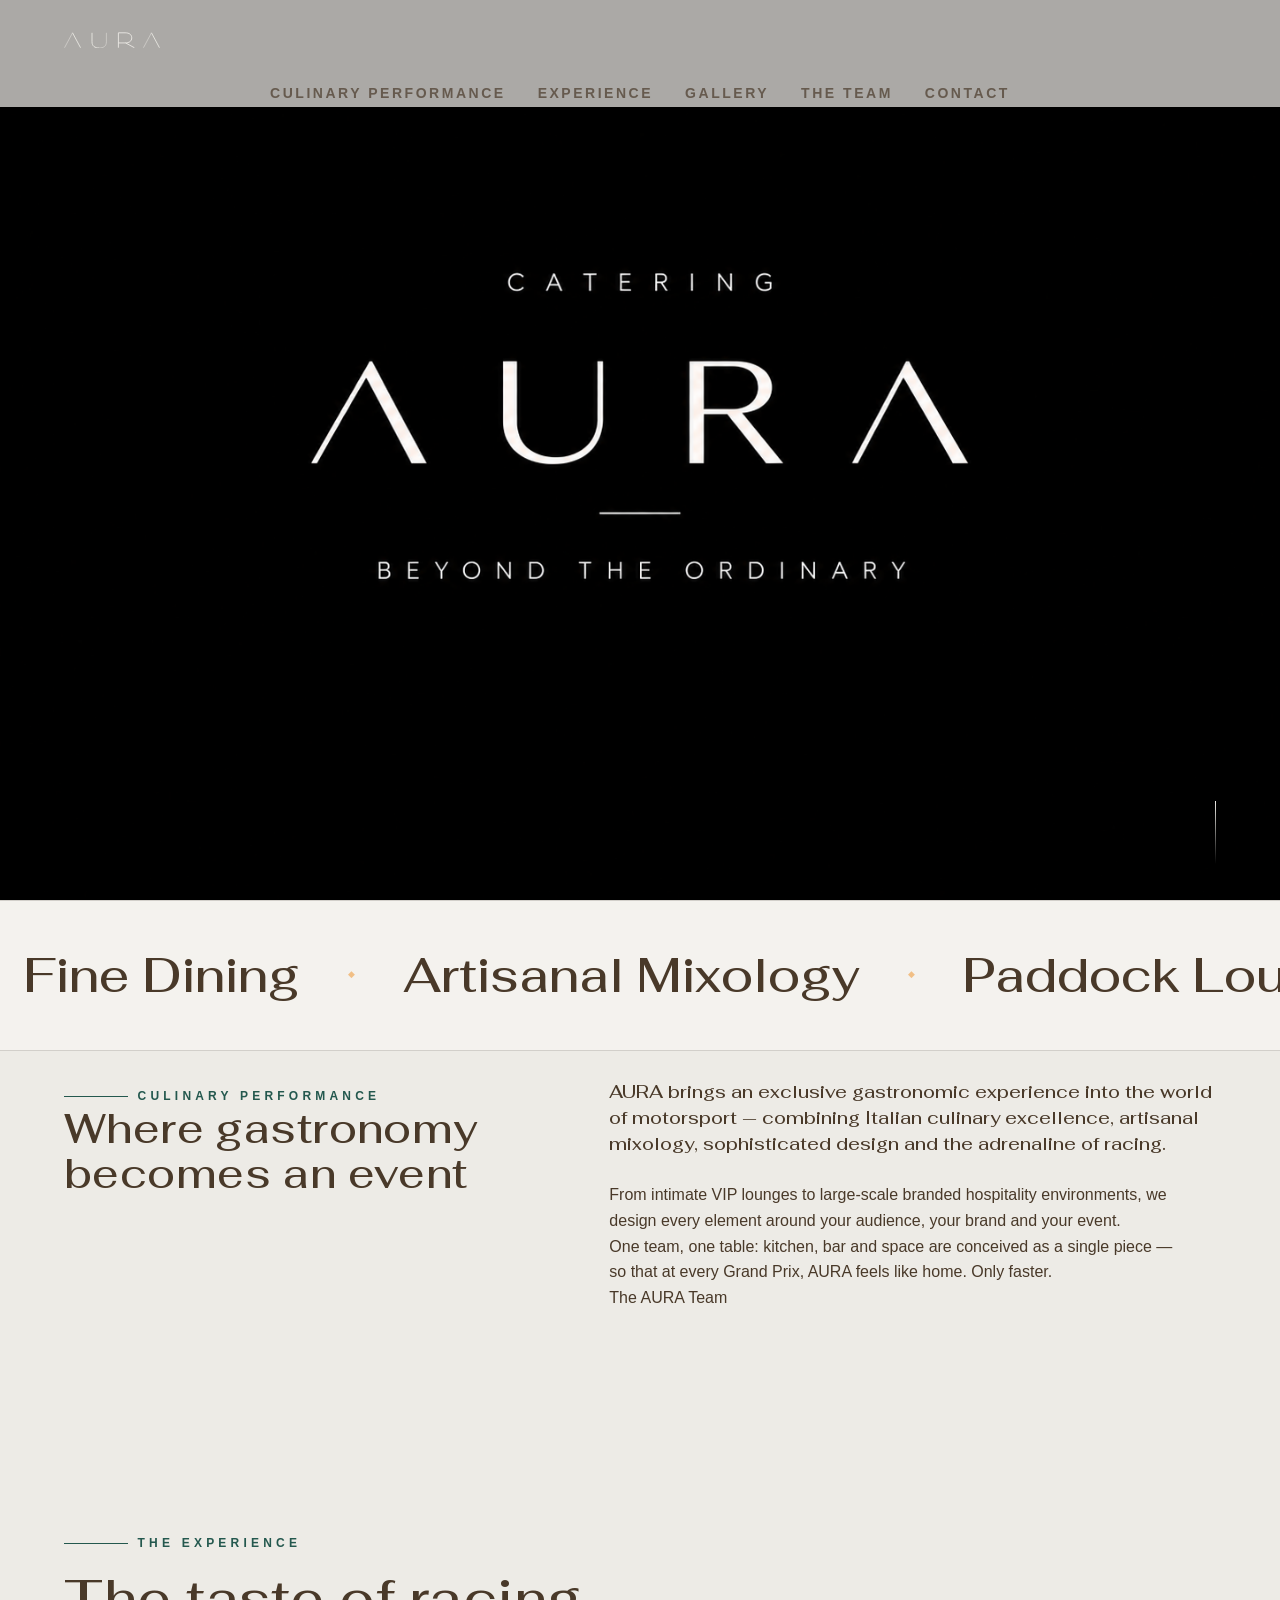
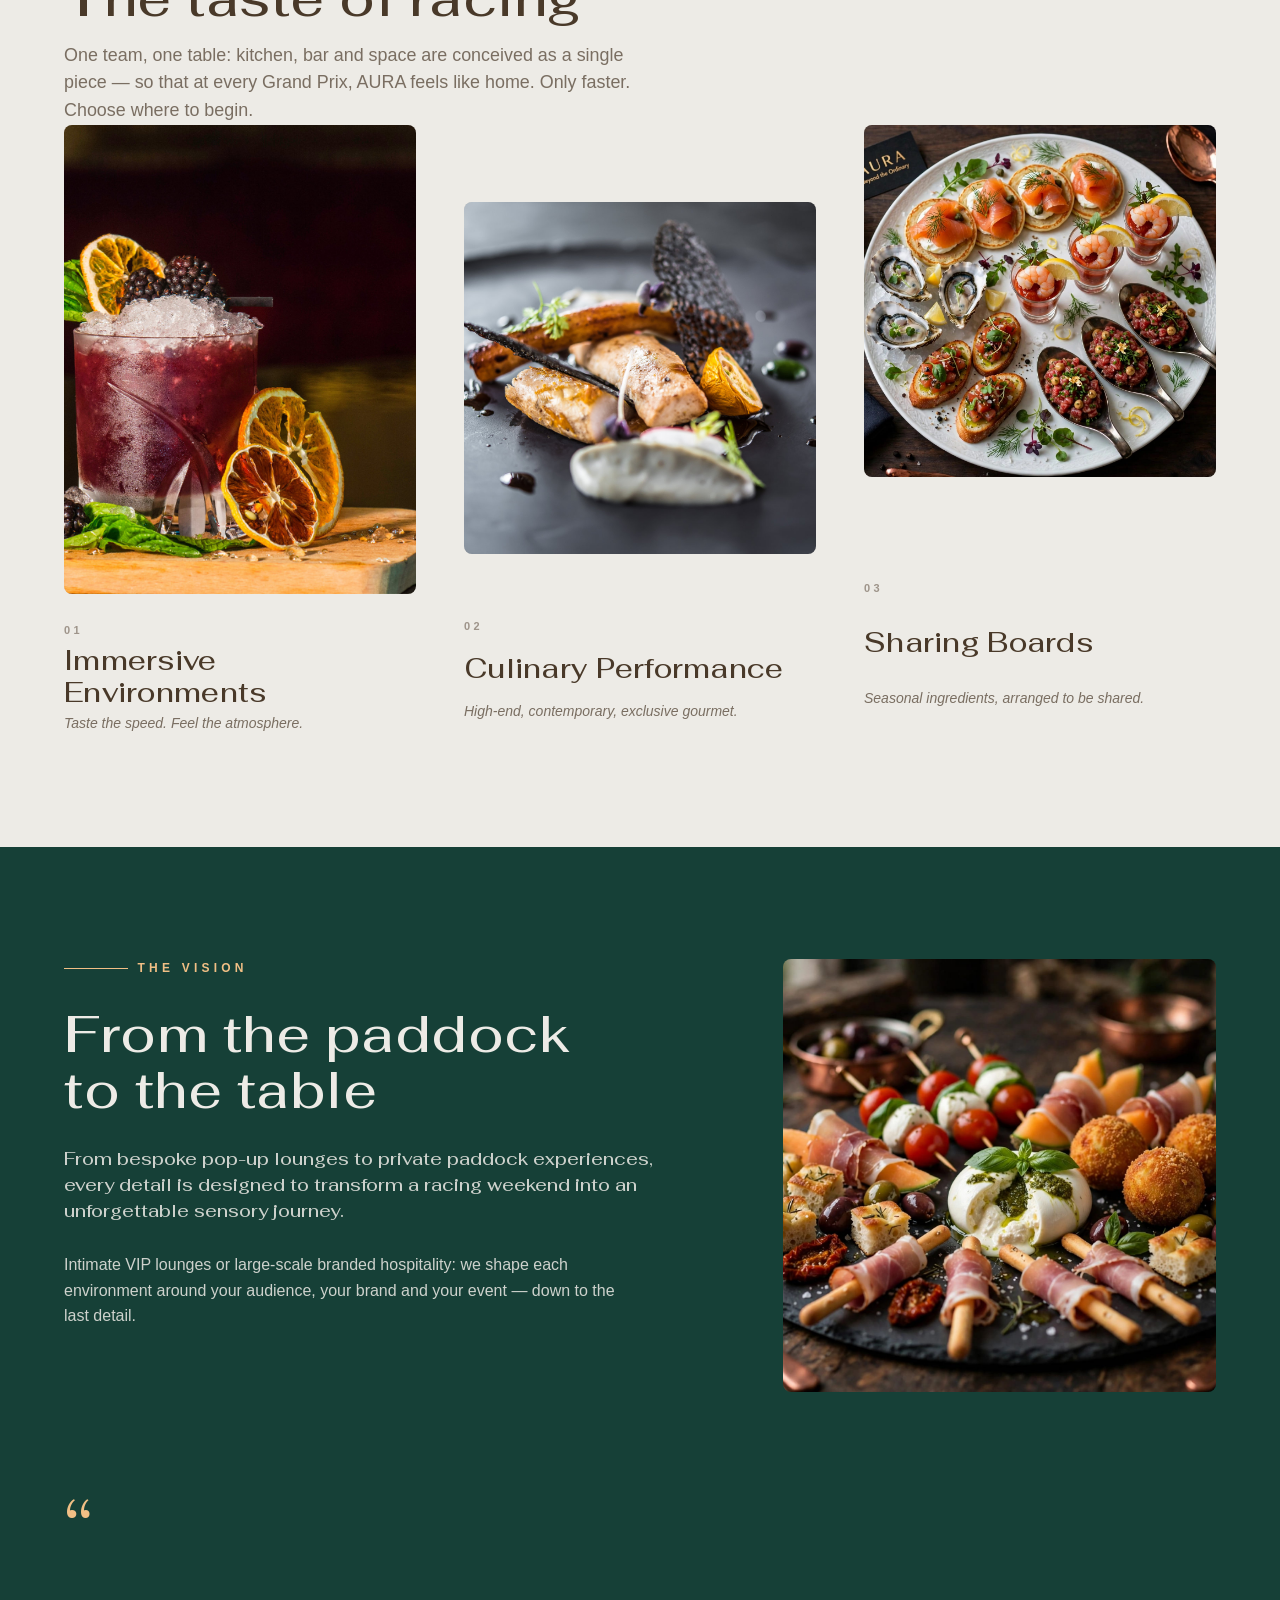
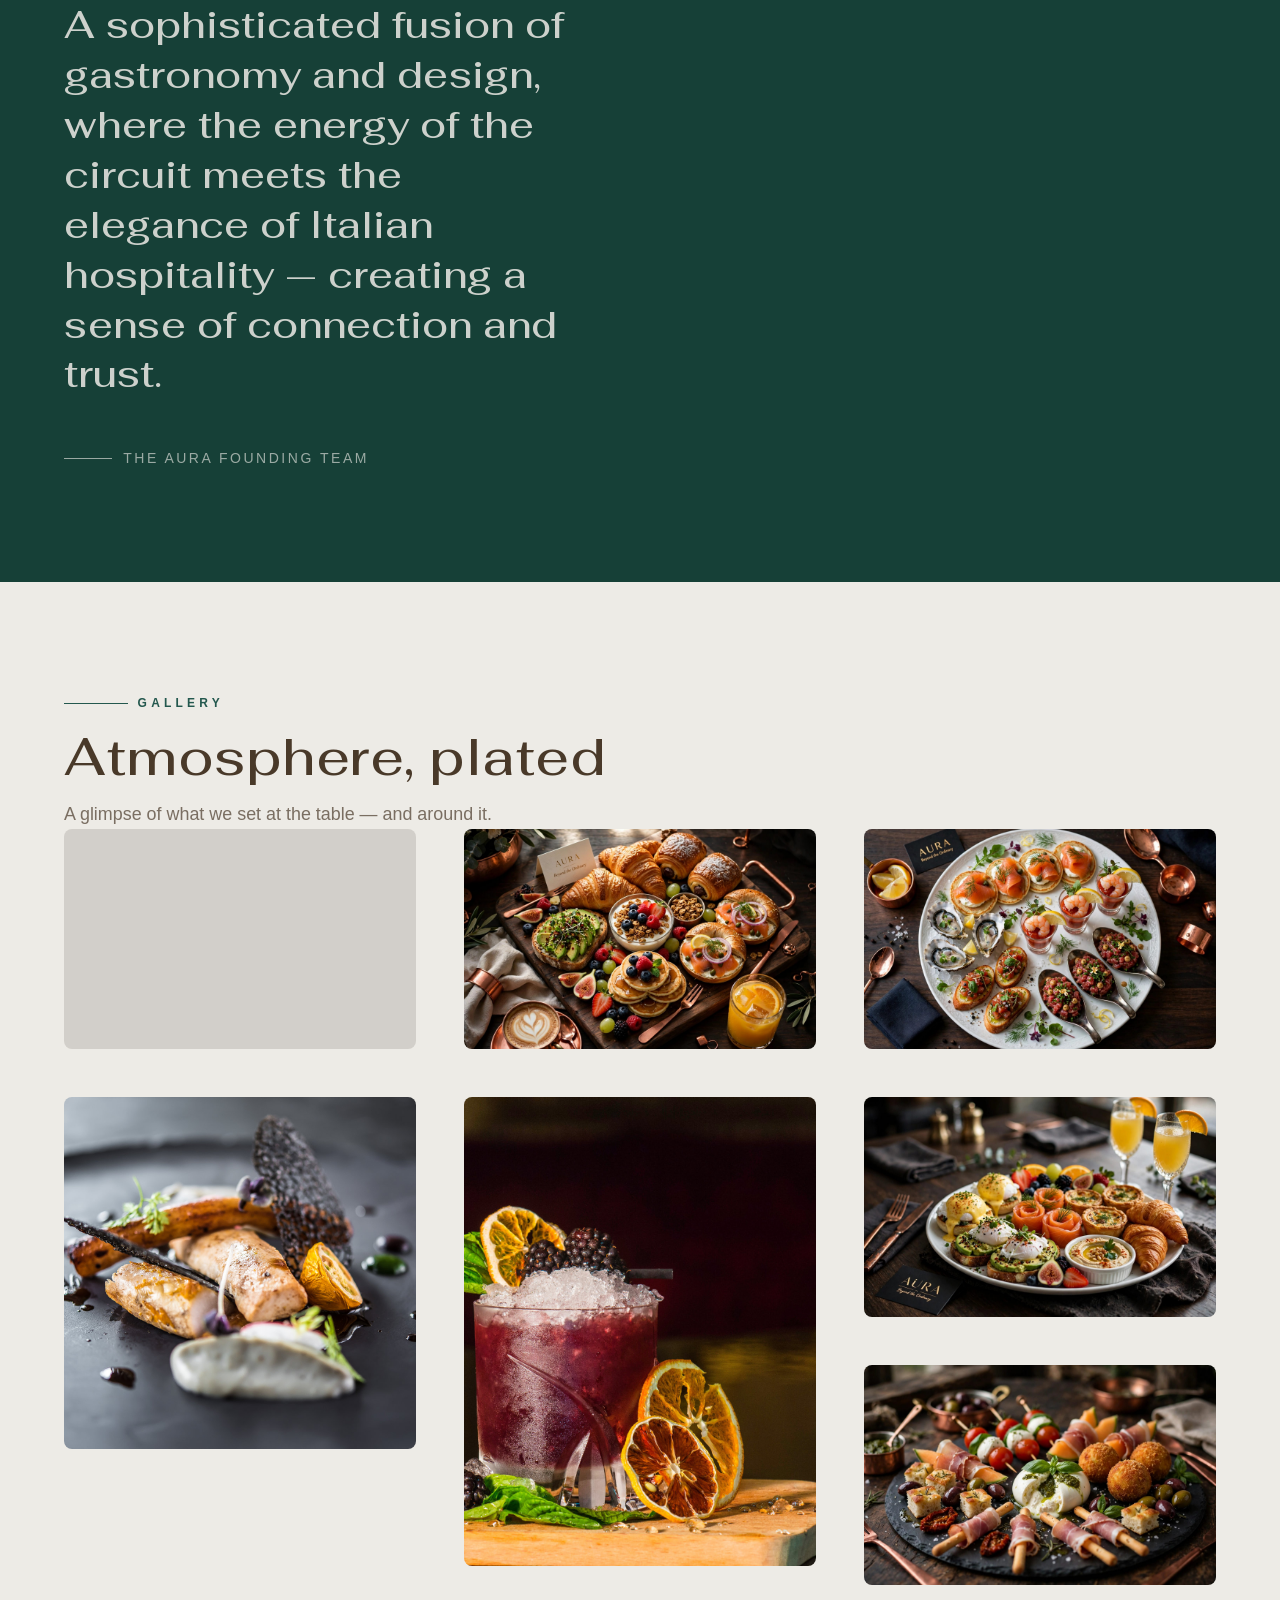
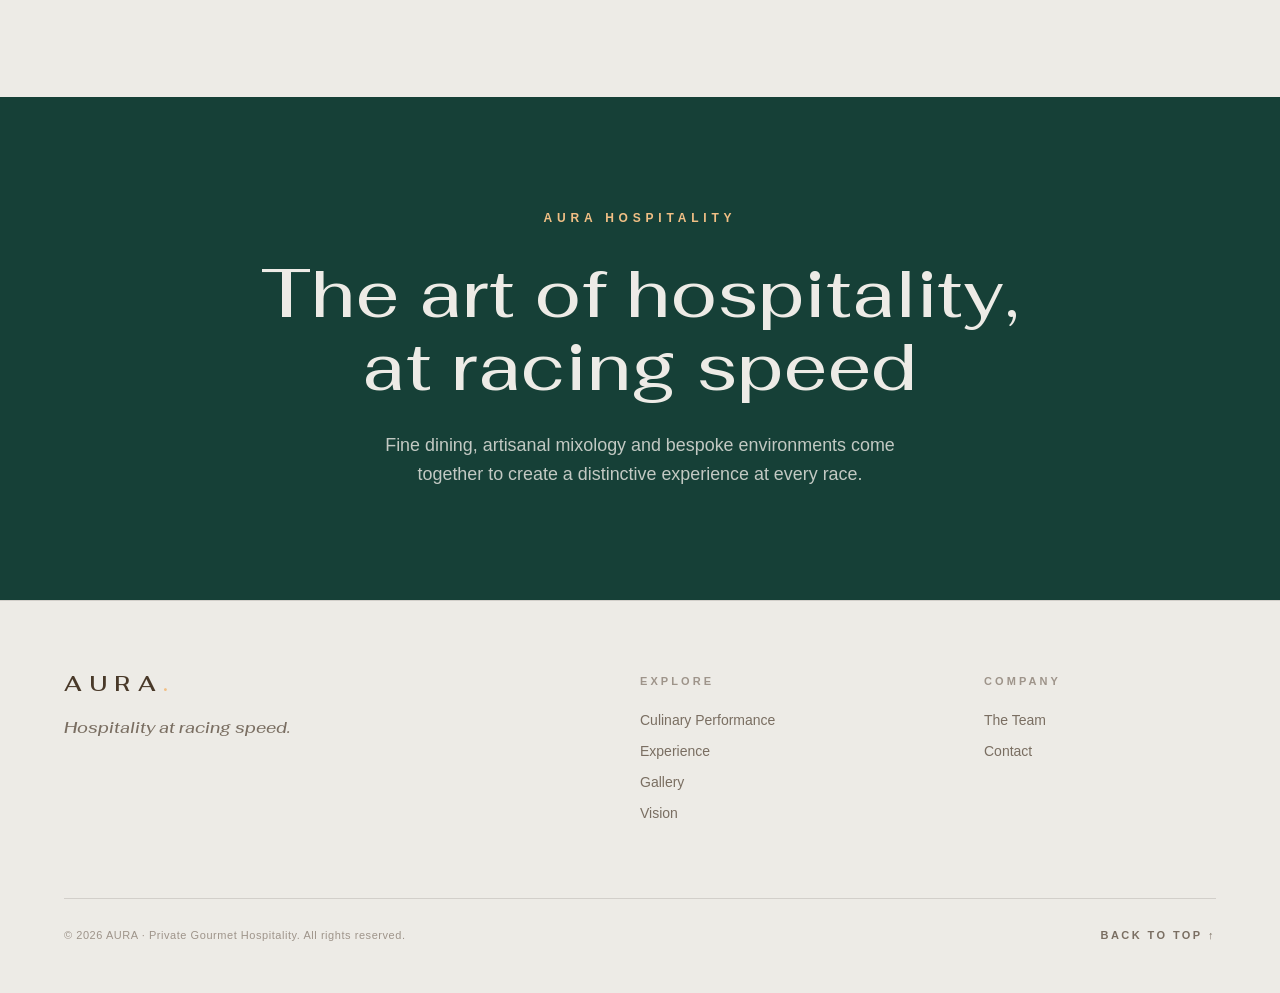
==== commit afcd248b: "aggiunte finali" ====
--- a/index.html
+++ b/index.html
@@ -72,7 +72,10 @@
             <path class="logo__a-right" d="m32 3 30 56" />
             <path class="logo__u-left" d="M105 3v34c0 15 10 23 27 23" />
             <path class="logo__u-right" d="M132 60c17 0 27-8 27-23V3" />
-            <path class="logo__r" d="M204 59V3h25c16 0 25 7 25 19s-9 19-25 19h-25m27 0 33 18" />
+            <path
+              class="logo__r"
+              d="M204 59V3h25c16 0 25 7 25 19s-9 19-25 19h-25m27 0 33 18"
+            />
             <path class="logo__a-left" d="m298 59 30-56" />
             <path class="logo__a-right" d="m328 3 30 56" />
           </svg>
@@ -331,8 +334,8 @@
         <div class="gallery container">
           <figure class="figure figure--wide gallery__item reveal">
             <img
-              src="assets/img/tagliereBurrata.jpg"
-              alt="Burrata sharing board"
+              src="assets/img/cappelletti.jpg"
+              alt="Cappelletti pasta"
               width="1920"
               height="1280"
               loading="lazy"
@@ -359,7 +362,9 @@
               decoding="async"
             />
           </figure>
-          <figure class="figure figure--portrait gallery__item reveal reveal--d3">
+          <figure
+            class="figure figure--portrait gallery__item reveal reveal--d3"
+          >
             <img
               src="assets/img/cocktail-more.jpg"
               alt="Blackberry and mint signature cocktail"
@@ -391,8 +396,8 @@
           </figure>
           <figure class="figure figure--wide gallery__item reveal reveal--d2">
             <img
-              src="assets/img/cappelletti.jpg"
-              alt="Cappelletti pasta"
+              src="assets/img/tagliereBurrata.jpg"
+              alt="Burrata sharing board"
               width="2048"
               height="1156"
               loading="lazy"
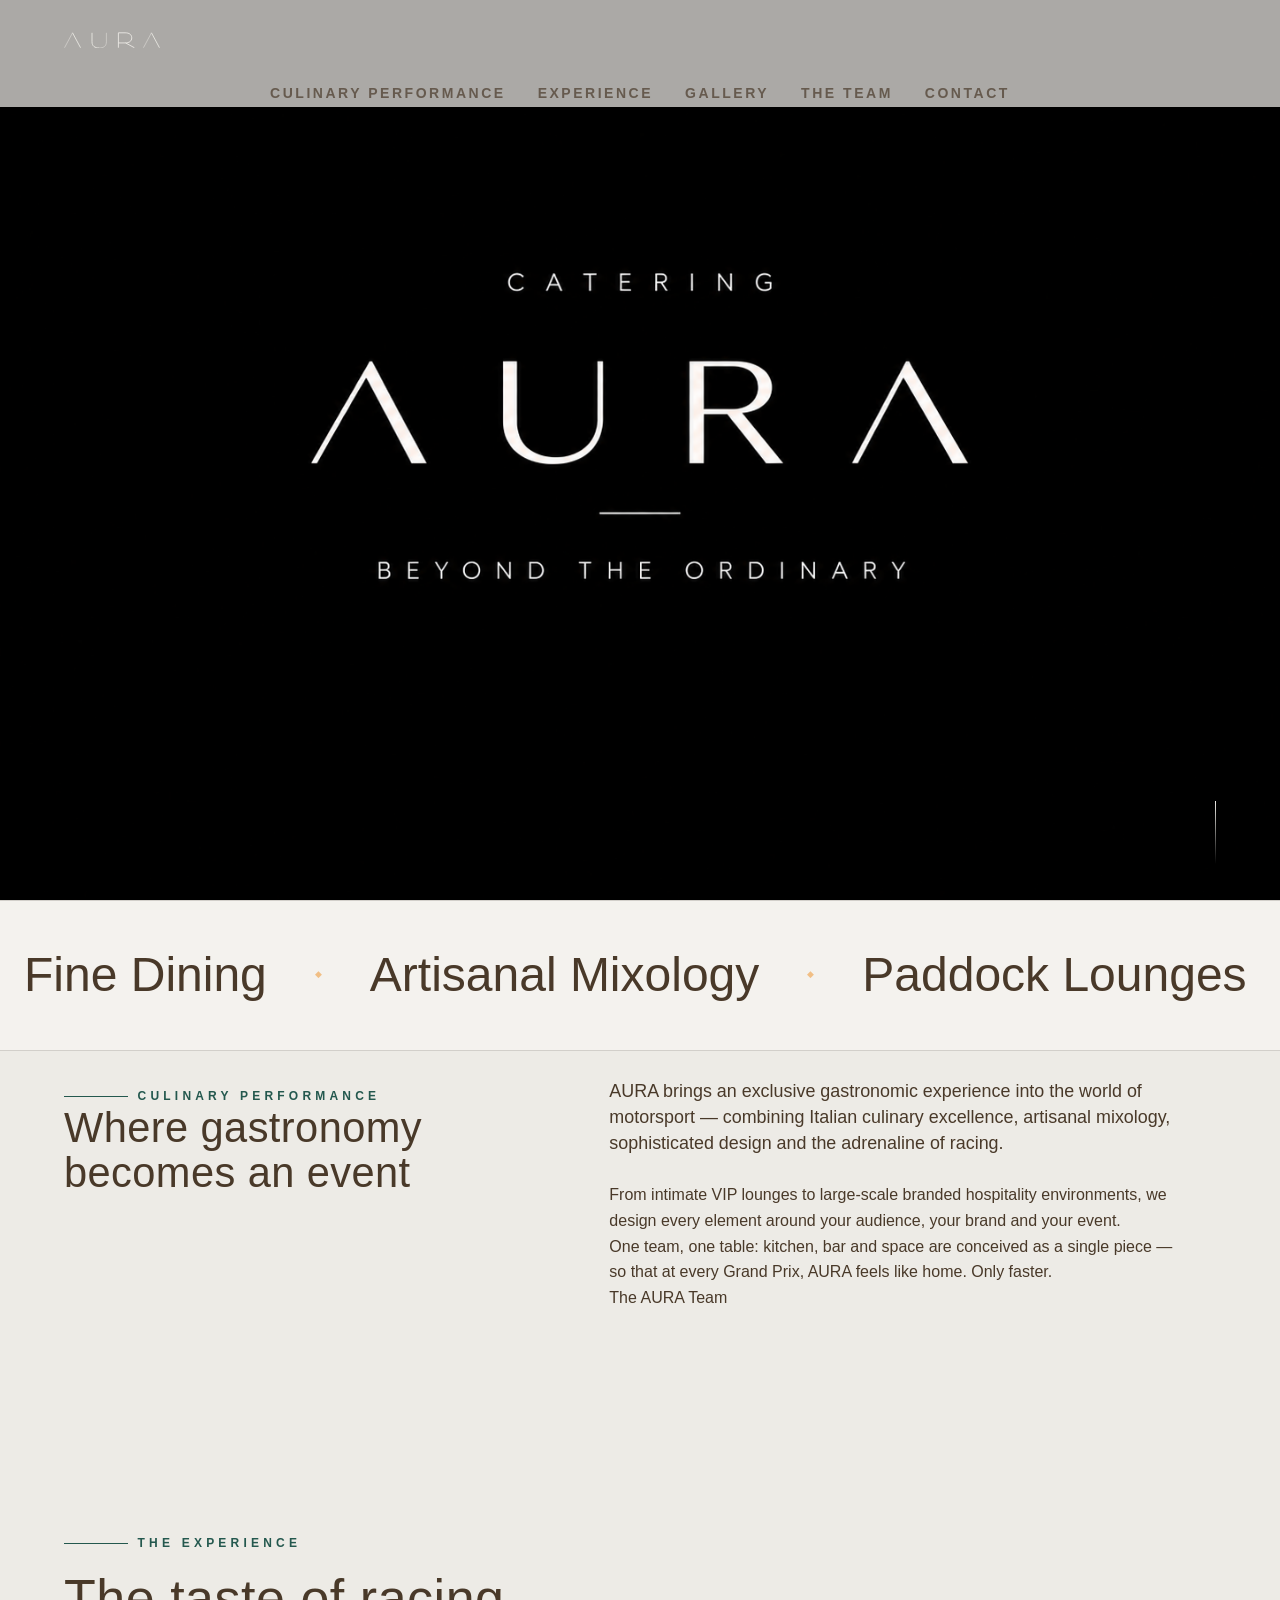
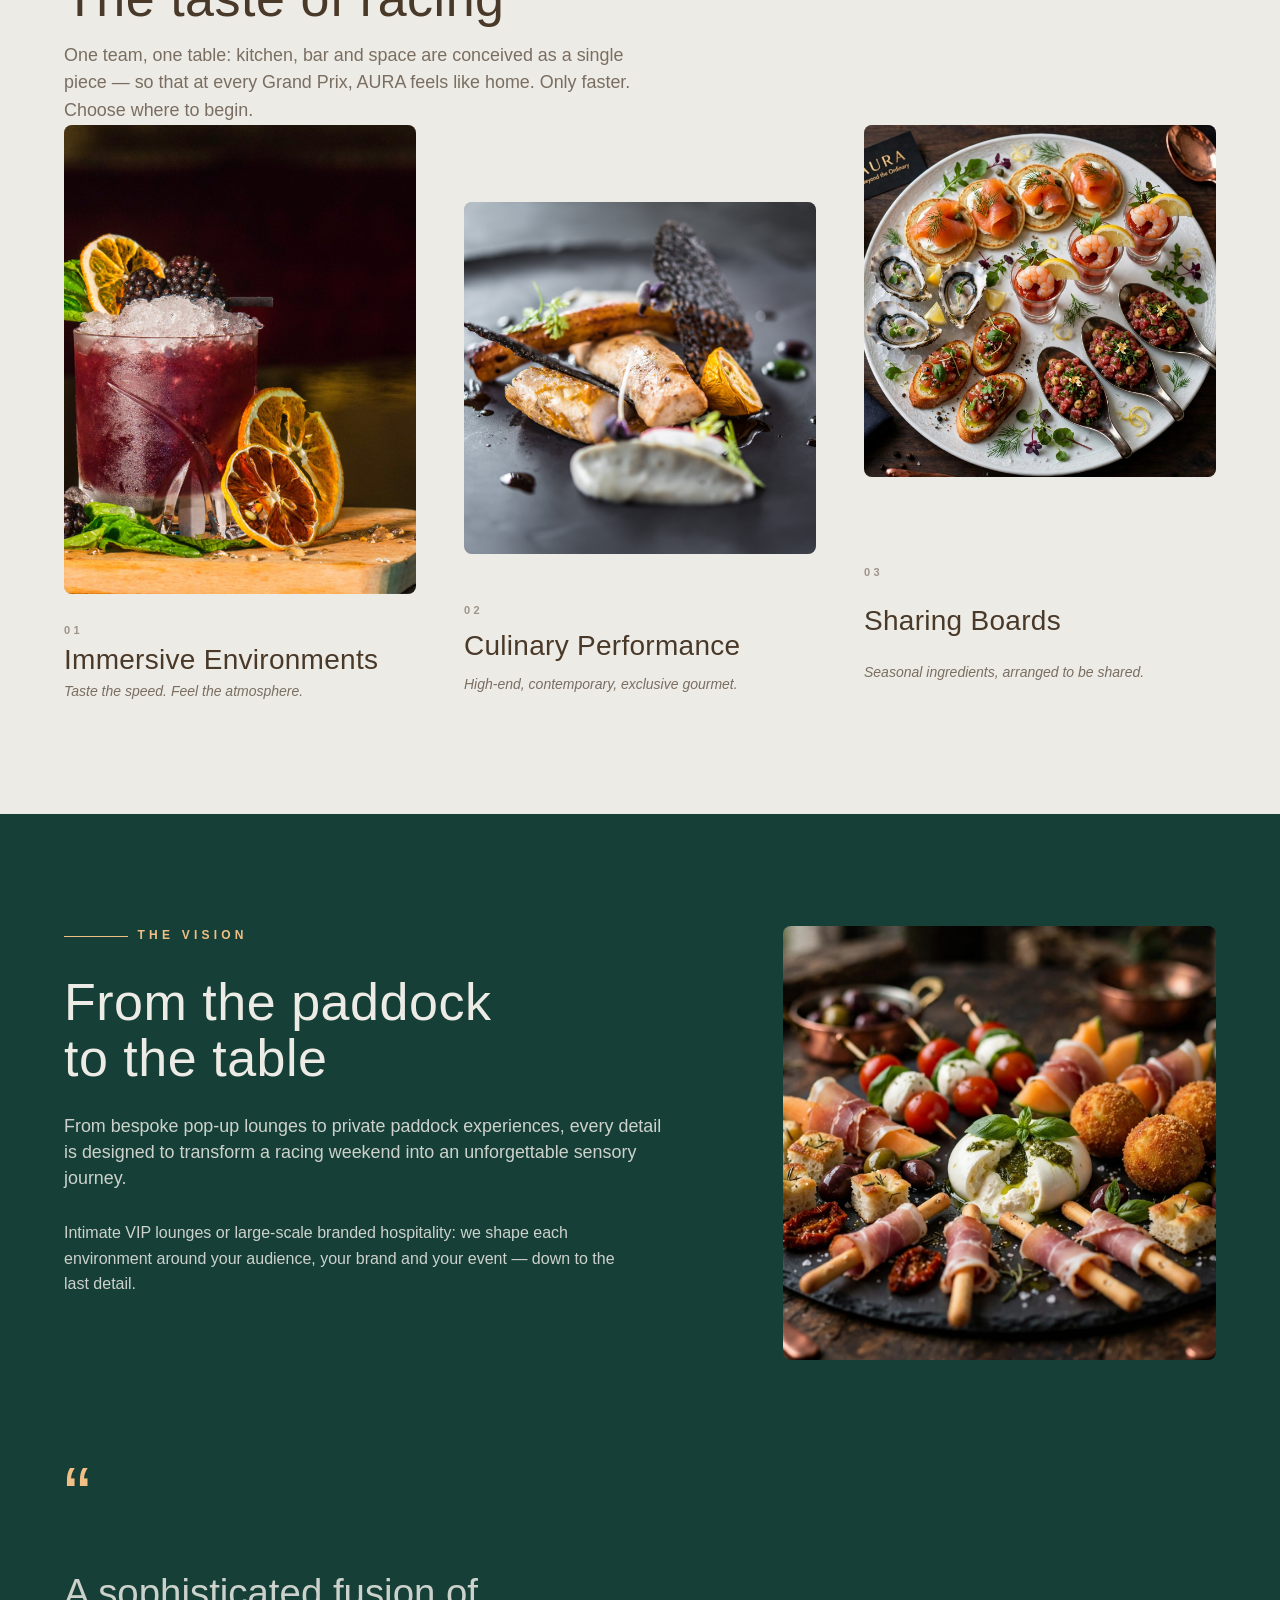
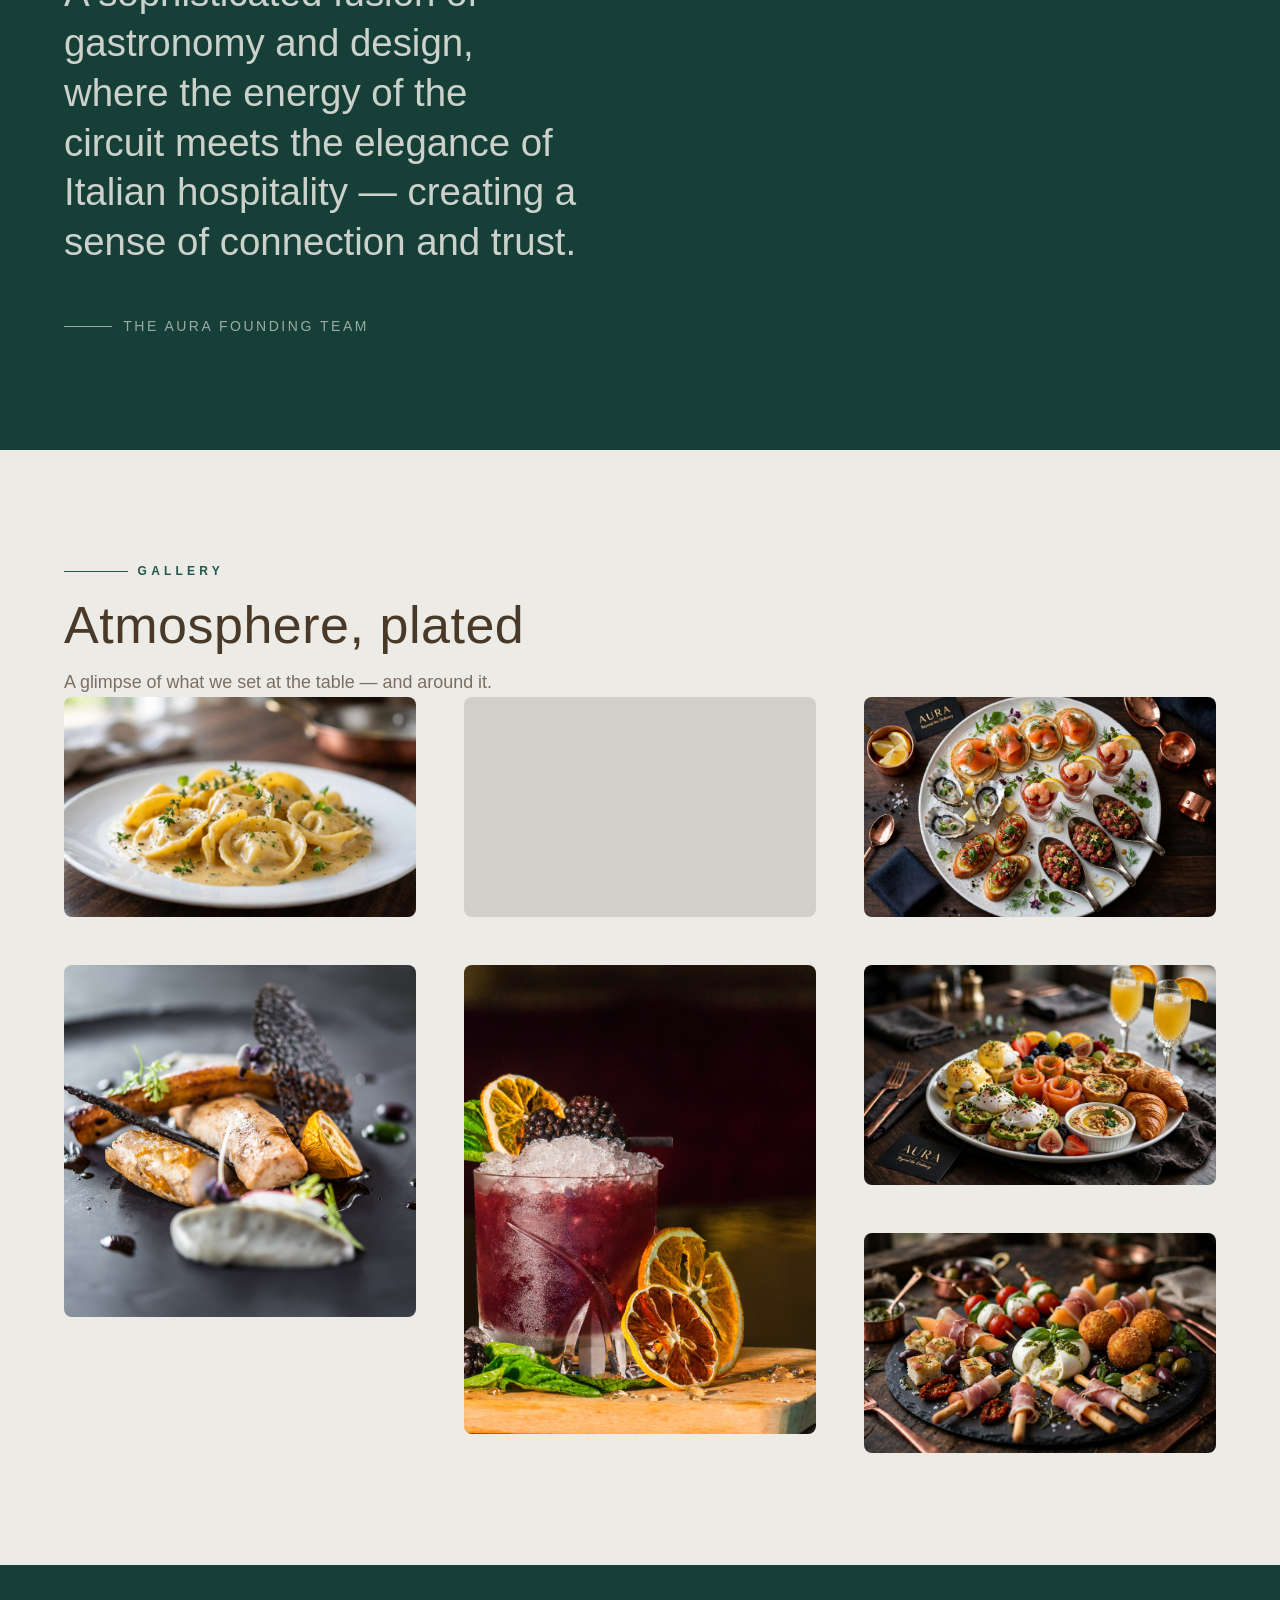
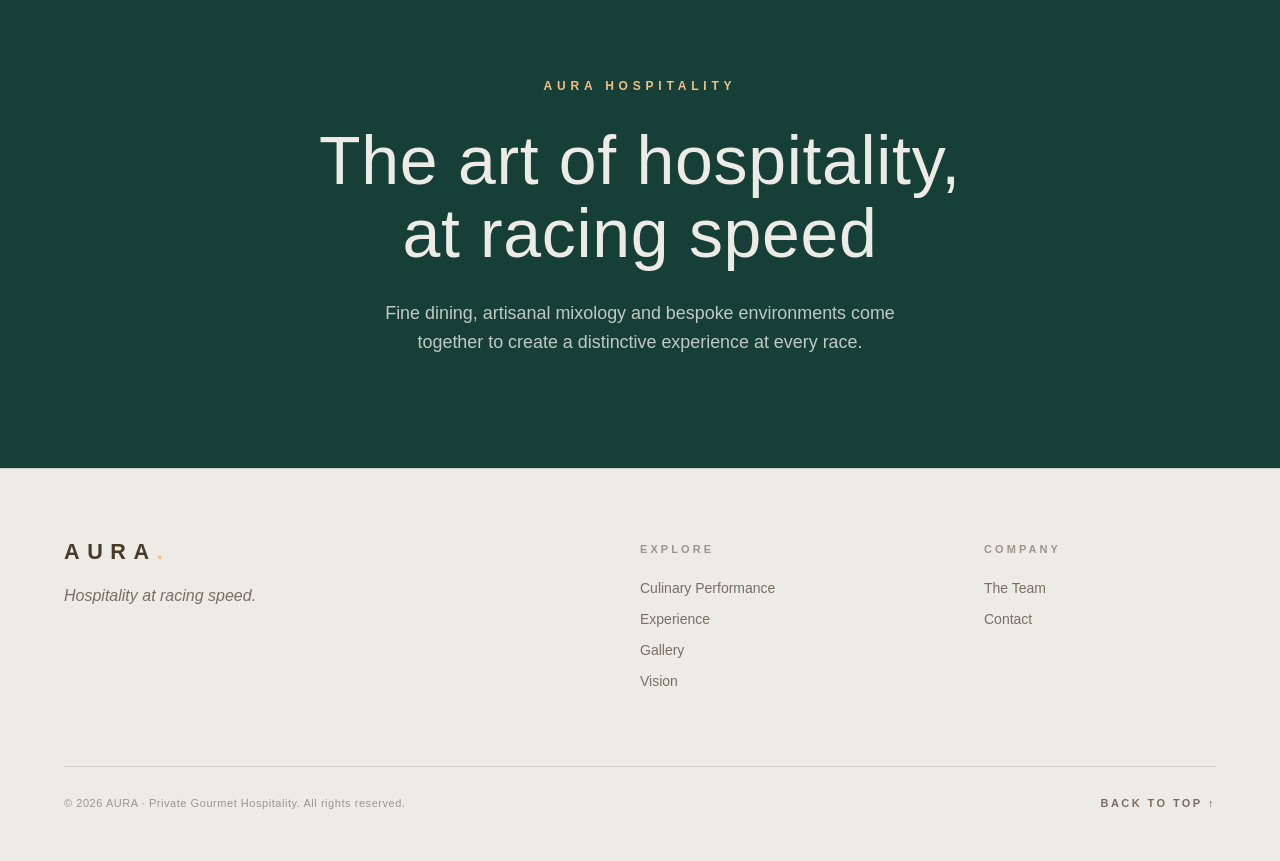
==== commit 4c575cca: "Aggiunta pagina 404, Content-Security-Policy e uniformazione footer Culinary Performance" ====
--- a/index.html
+++ b/index.html
@@ -4,11 +4,20 @@
     <meta charset="utf-8" />
     <meta name="viewport" content="width=device-width, initial-scale=1" />
 
-    <title>AURA · Private Motorsport Hospitality</title>
+    <title>AURA Catering · Private Motorsport Hospitality &amp; Fine Dining</title>
     <meta
       name="description"
-      content="AURA designs private gastronomic experiences inside the world of motorsport: fine dining, artisanal mixology and bespoke lounges — from the paddock to the podium."
-    />
+      content="AURA Catering designs private gastronomic experiences inside the world of motorsport: Italian fine dining, artisanal mixology and bespoke VIP paddock lounges."
+    />
+    <meta
+      name="robots"
+      content="index, follow, max-image-preview:large, max-snippet:-1, max-video-preview:-1"
+    />
+    <meta
+      http-equiv="Content-Security-Policy"
+      content="default-src 'self'; script-src 'self' 'unsafe-inline' 'sha256-K1z9k0NoRK2sHAKQ2bRmqGBRaJwUbbL6bUQazKFx9kU='; style-src 'self' 'unsafe-inline' https://fonts.googleapis.com; font-src 'self' https://fonts.gstatic.com; img-src 'self' data: https://www.auracatering.it; connect-src 'self'; object-src 'none'; base-uri 'self'; form-action 'self' mailto:;"
+    />
+    <meta name="referrer" content="strict-origin-when-cross-origin" />
     <meta name="theme-color" content="#164037" />
 
     <!-- Enable animations before the first paint.
@@ -26,37 +35,119 @@
     />
 
     <link rel="icon" type="image/jpeg" href="assets/icons/favicon.jpg" />
+    <link rel="apple-touch-icon" href="assets/icons/favicon.jpg" />
 
     <link rel="stylesheet" href="css/global.css" />
     <link rel="stylesheet" href="css/components.css" />
     <link rel="stylesheet" href="css/layout.css" />
     <!-- ===== SEO, social and structured data =====
-       Canonical domain: auracatering.it; auracatering.eu should redirect here. -->
-    <link rel="canonical" href="https://auracatering.it/" />
+       Canonical domain: www.auracatering.it; auracatering.eu should redirect here. -->
+    <link rel="canonical" href="https://www.auracatering.it/" />
     <meta property="og:type" content="website" />
-    <meta property="og:site_name" content="AURA" />
-    <meta property="og:title" content="AURA — Private Motorsport Hospitality" />
+    <meta property="og:locale" content="en_US" />
+    <meta property="og:site_name" content="AURA Catering" />
+    <meta
+      property="og:title"
+      content="AURA Catering — Private Motorsport Hospitality &amp; Fine Dining"
+    />
     <meta
       property="og:description"
-      content="AURA designs private gastronomic experiences inside the world of motorsport: fine dining, artisanal mixology and bespoke lounges — from the paddock to the podium."
-    />
-    <meta property="og:url" content="https://auracatering.it/" />
+      content="AURA Catering designs private gastronomic experiences inside the world of motorsport: Italian fine dining, artisanal mixology and bespoke VIP paddock lounges."
+    />
+    <meta property="og:url" content="https://www.auracatering.it/" />
     <meta
       property="og:image"
-      content="https://auracatering.it/assets/img/hero.jpg"
-    />
-    <meta property="og:image:width" content="1179" />
-    <meta property="og:image:height" content="900" />
-    <meta property="og:image:alt" content="The AURA lounge at the circuit" />
+      content="https://www.auracatering.it/assets/img/hero.jpg"
+    />
+    <meta property="og:image:width" content="1448" />
+    <meta property="og:image:height" content="1086" />
+    <meta
+      property="og:image:alt"
+      content="The AURA Catering VIP hospitality lounge at the motorsport circuit"
+    />
     <meta name="twitter:card" content="summary_large_image" />
+    <meta
+      name="twitter:title"
+      content="AURA Catering — Private Motorsport Hospitality &amp; Fine Dining"
+    />
+    <meta
+      name="twitter:description"
+      content="AURA Catering designs private gastronomic experiences inside the world of motorsport: Italian fine dining, artisanal mixology and bespoke VIP paddock lounges."
+    />
+    <meta
+      name="twitter:image"
+      content="https://www.auracatering.it/assets/img/hero.jpg"
+    />
+    <meta
+      name="twitter:image:alt"
+      content="The AURA Catering VIP hospitality lounge at the motorsport circuit"
+    />
     <script type="application/ld+json">
       {
         "@context": "https://schema.org",
-        "@type": "Organization",
-        "name": "AURA",
-        "url": "https://auracatering.it/",
-        "logo": "https://auracatering.it/assets/icons/favicon.jpg",
-        "description": "Private motorsport hospitality: fine dining, artisanal mixology and bespoke lounges inside the world of racing."
+        "@graph": [
+          {
+            "@type": ["Organization", "FoodEstablishment"],
+            "@id": "https://www.auracatering.it/#organization",
+            "name": "AURA Catering",
+            "alternateName": "AURA",
+            "url": "https://www.auracatering.it/",
+            "logo": {
+              "@type": "ImageObject",
+              "url": "https://www.auracatering.it/assets/icons/favicon.jpg",
+              "width": 256,
+              "height": 256
+            },
+            "image": {
+              "@type": "ImageObject",
+              "url": "https://www.auracatering.it/assets/img/hero.jpg",
+              "width": 1448,
+              "height": 1086
+            },
+            "description": "Private motorsport hospitality: Italian fine dining, artisanal mixology and bespoke VIP lounges inside the world of racing.",
+            "servesCuisine": ["Italian", "Fine Dining", "Contemporary Gourmet"],
+            "email": [
+              "info@auracatering.it",
+              "jose@auracatering.it",
+              "riky@auracatering.it"
+            ],
+            "telephone": "+393204179780",
+            "contactPoint": {
+              "@type": "ContactPoint",
+              "contactType": "customer support",
+              "name": "Federica Arceri",
+              "telephone": "+393204179780",
+              "email": "info@auracatering.it",
+              "url": "https://wa.me/393204179780",
+              "availableLanguage": ["English", "Italian"]
+            }
+          },
+          {
+            "@type": "WebSite",
+            "@id": "https://www.auracatering.it/#website",
+            "url": "https://www.auracatering.it/",
+            "name": "AURA Catering",
+            "description": "Private Motorsport Hospitality & Fine Dining Catering",
+            "publisher": {
+              "@id": "https://www.auracatering.it/#organization"
+            },
+            "inLanguage": "en"
+          },
+          {
+            "@type": "WebPage",
+            "@id": "https://www.auracatering.it/#webpage",
+            "url": "https://www.auracatering.it/",
+            "name": "AURA Catering · Private Motorsport Hospitality & Fine Dining",
+            "isPartOf": {
+              "@id": "https://www.auracatering.it/#website"
+            },
+            "about": {
+              "@id": "https://www.auracatering.it/#organization"
+            },
+            "description": "AURA Catering designs private gastronomic experiences inside the world of motorsport: Italian fine dining, artisanal mixology and bespoke VIP paddock lounges.",
+            "inLanguage": "en"
+          }
+        ]
       }
     </script>
   </head>
@@ -94,7 +185,7 @@
       <nav class="site-nav" id="site-nav" aria-label="Main">
         <ul class="site-nav__list" role="list">
           <li>
-            <a class="site-nav__link" href="#Culinary Performance"
+            <a class="site-nav__link" href="#culinary-performance"
               >Culinary Performance</a
             >
           </li>
@@ -109,12 +200,16 @@
     <main id="main" tabindex="-1">
       <!-- ============================ HERO ============================ -->
       <section class="hero">
+        <h1 class="sr-only">
+          AURA Catering — Private Motorsport Hospitality, Fine Dining and
+          Bespoke Lounges
+        </h1>
         <img
           class="hero__img"
           src="assets/img/hero.jpg"
-          alt="The AURA lounge at the circuit"
-          width="1179"
-          height="900"
+          alt="The AURA Catering VIP hospitality lounge at the motorsport circuit"
+          width="1448"
+          height="1086"
           fetchpriority="high"
           decoding="async"
         />
@@ -158,7 +253,7 @@
       </div>
 
       <!-- ========================== Culinary Performance ========================== -->
-      <section class="section section--culinary" id="Culinary Performance">
+      <section class="section section--culinary" id="culinary-performance">
         <div class="container">
           <div class="split split--culinary">
             <div class="split__aside reveal">
@@ -335,9 +430,9 @@
           <figure class="figure figure--wide gallery__item reveal">
             <img
               src="assets/img/cappelletti.jpg"
-              alt="Cappelletti pasta"
-              width="1920"
-              height="1280"
+              alt="Handmade Italian cappelletti pasta course by AURA Catering"
+              width="2048"
+              height="1156"
               loading="lazy"
               decoding="async"
             />
@@ -345,7 +440,7 @@
           <figure class="figure figure--square gallery__item reveal reveal--d1">
             <img
               src="assets/img/piatto-gourmet.jpg"
-              alt="Plated gourmet course"
+              alt="Contemporary plated fine dining course in the AURA lounge"
               width="1000"
               height="1000"
               loading="lazy"
@@ -355,7 +450,7 @@
           <figure class="figure figure--wide gallery__item reveal reveal--d2">
             <img
               src="assets/img/tagliereColazione.jpg"
-              alt="Breakfast sharing board"
+              alt="Artisanal breakfast and pastry sharing board for paddock hospitality"
               width="1920"
               height="1280"
               loading="lazy"
@@ -367,7 +462,7 @@
           >
             <img
               src="assets/img/cocktail-more.jpg"
-              alt="Blackberry and mint signature cocktail"
+              alt="Artisanal blackberry and fresh mint cocktail served at the AURA bar"
               width="900"
               height="1300"
               loading="lazy"
@@ -377,7 +472,7 @@
           <figure class="figure figure--wide gallery__item reveal">
             <img
               src="assets/img/taglierePesce.jpg"
-              alt="Seafood sharing board"
+              alt="Fresh gourmet seafood sharing board prepared by AURA Catering"
               width="1920"
               height="1280"
               loading="lazy"
@@ -397,9 +492,9 @@
           <figure class="figure figure--wide gallery__item reveal reveal--d2">
             <img
               src="assets/img/tagliereBurrata.jpg"
-              alt="Burrata sharing board"
-              width="2048"
-              height="1156"
+              alt="Italian burrata and seasonal ingredients sharing board"
+              width="1920"
+              height="1280"
               loading="lazy"
               decoding="async"
             />
@@ -435,7 +530,7 @@
             <p class="footer__title">Explore</p>
             <ul class="footer__list" role="list">
               <li>
-                <a class="footer__link" href="#Culinary Performance"
+                <a class="footer__link" href="#culinary-performance"
                   >Culinary Performance</a
                 >
               </li>
